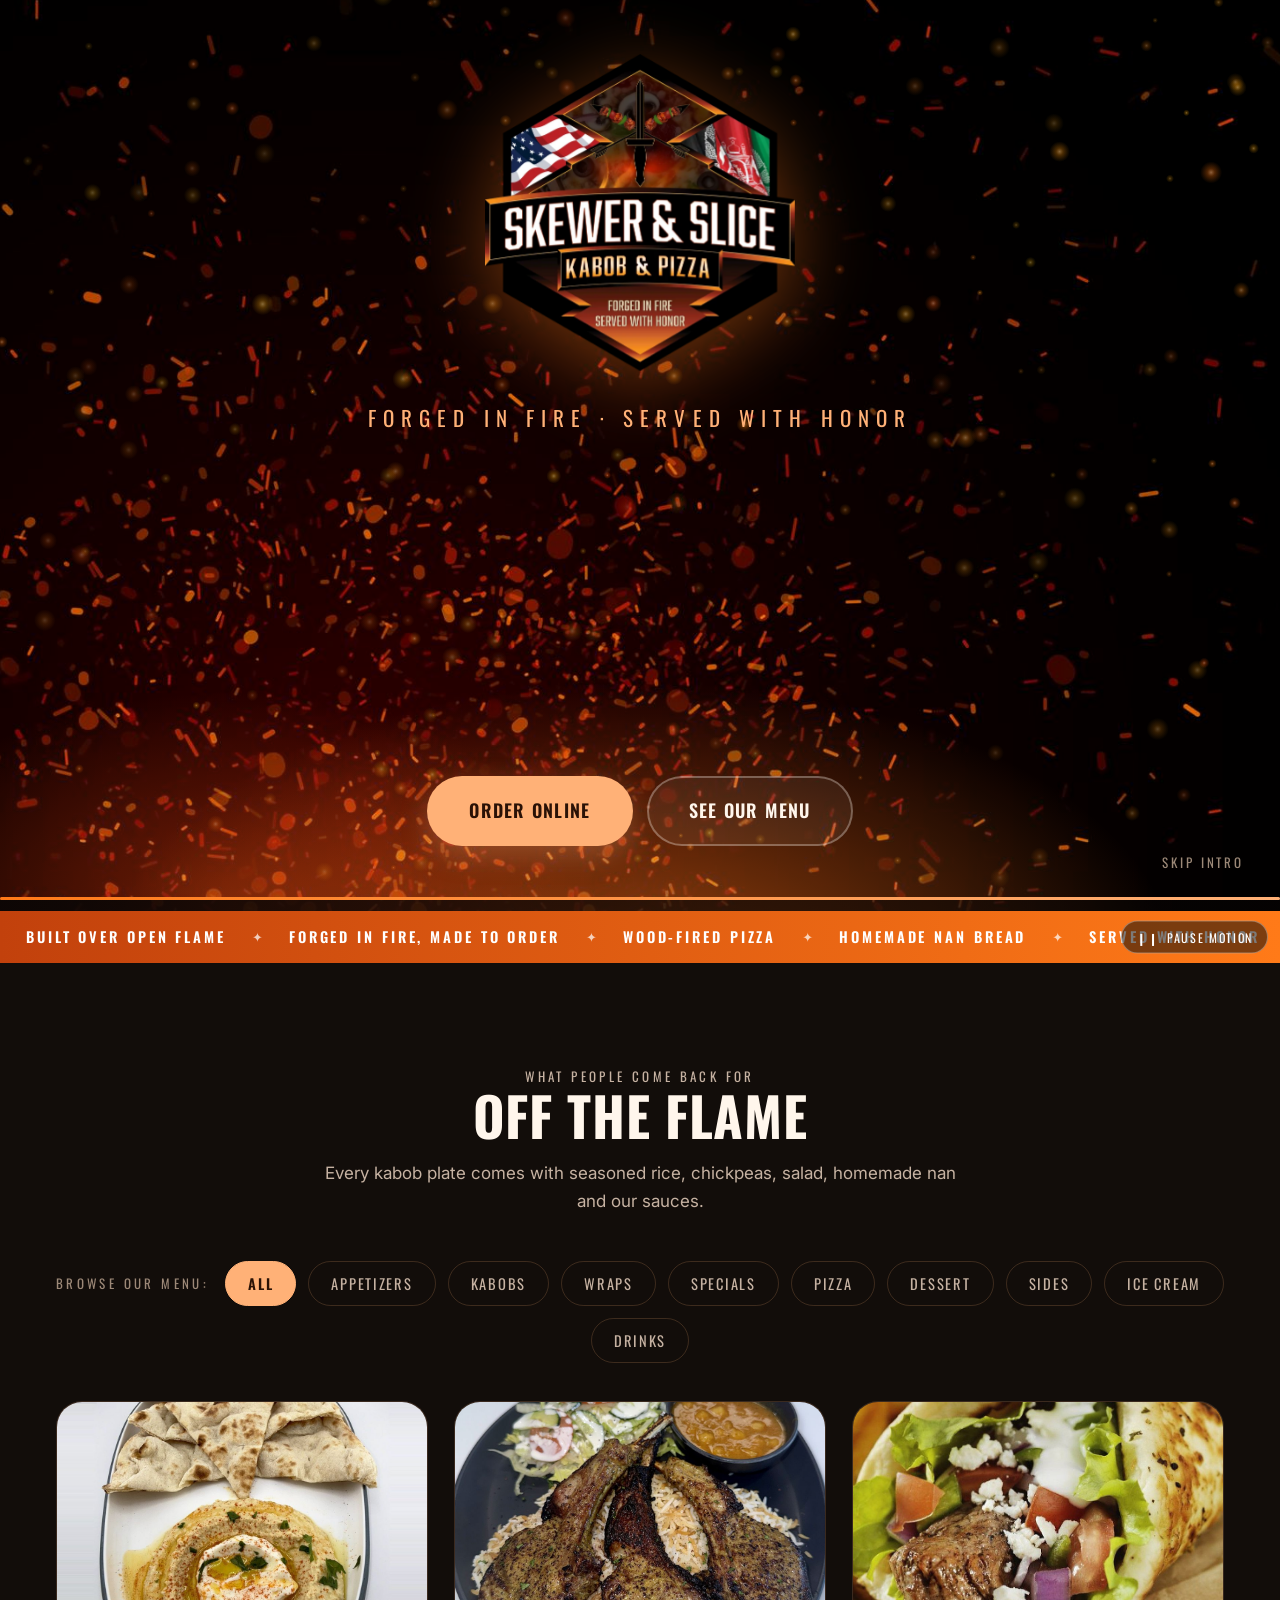
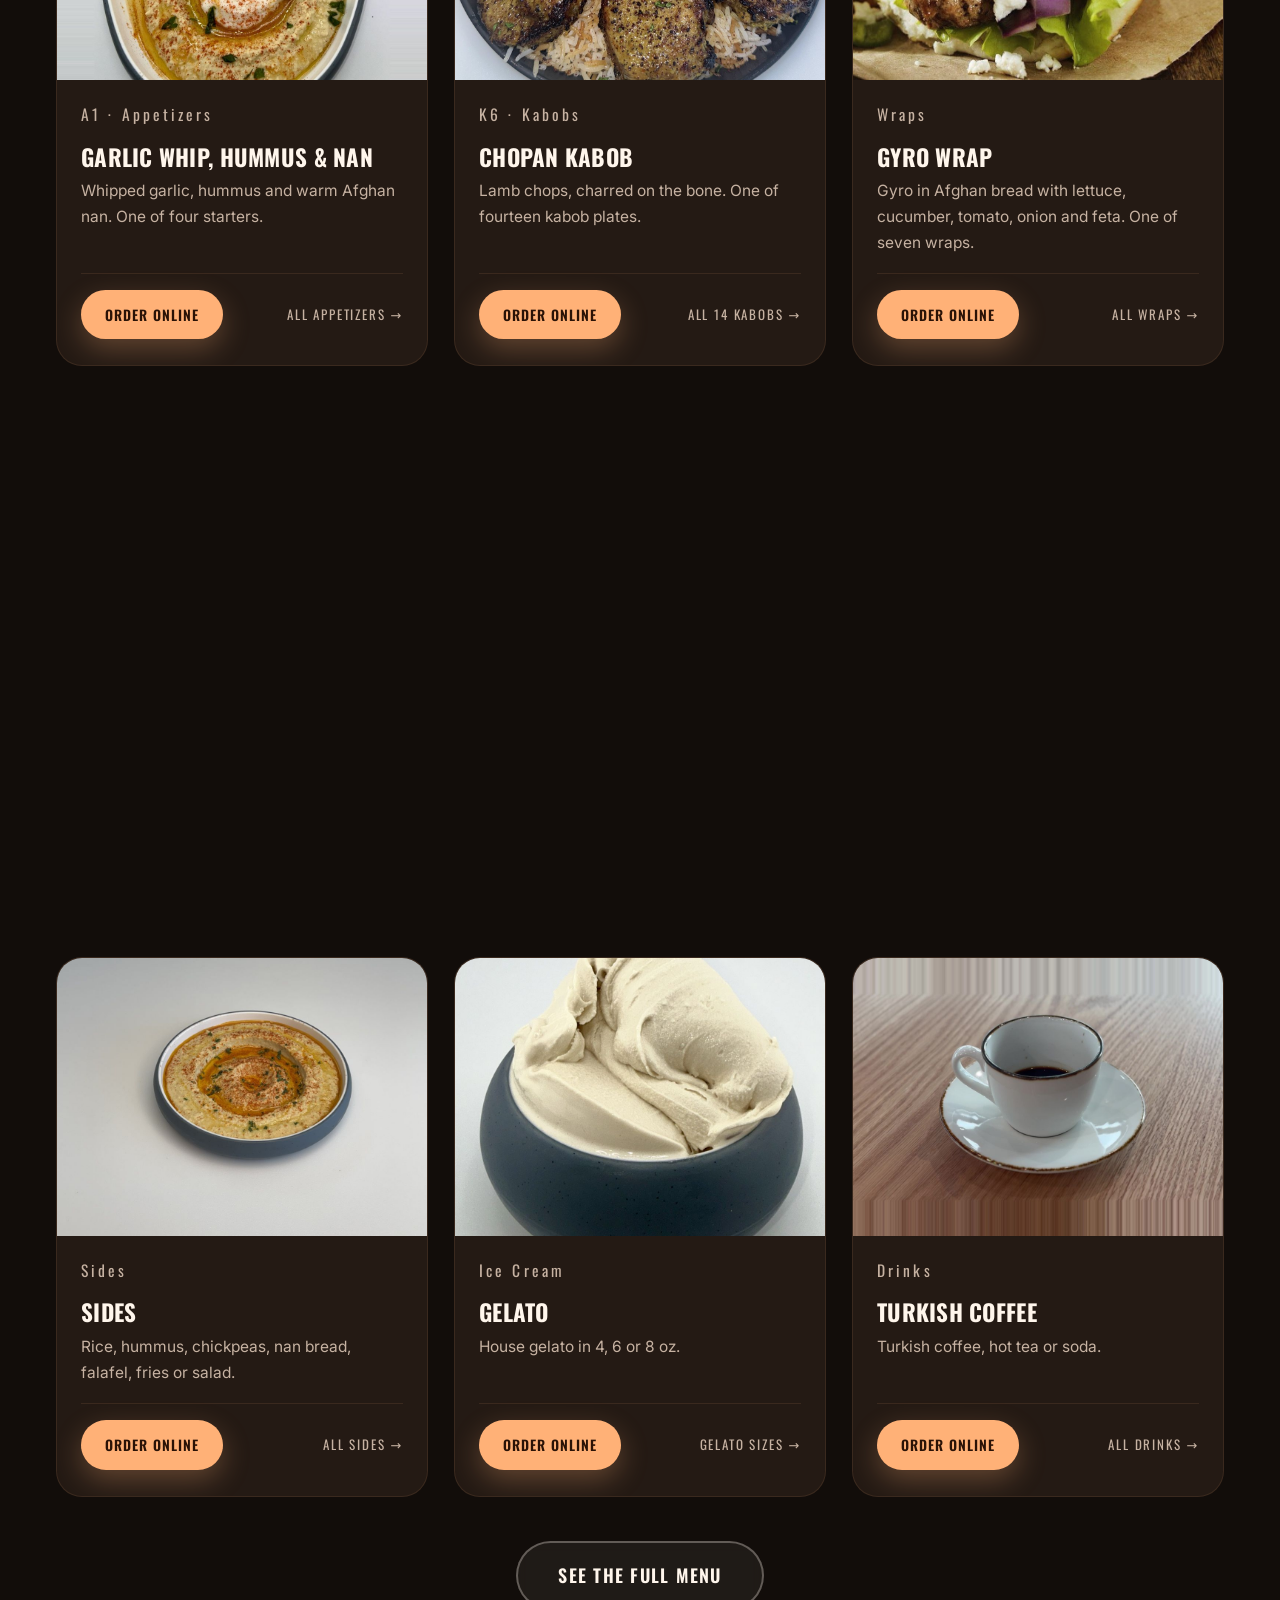
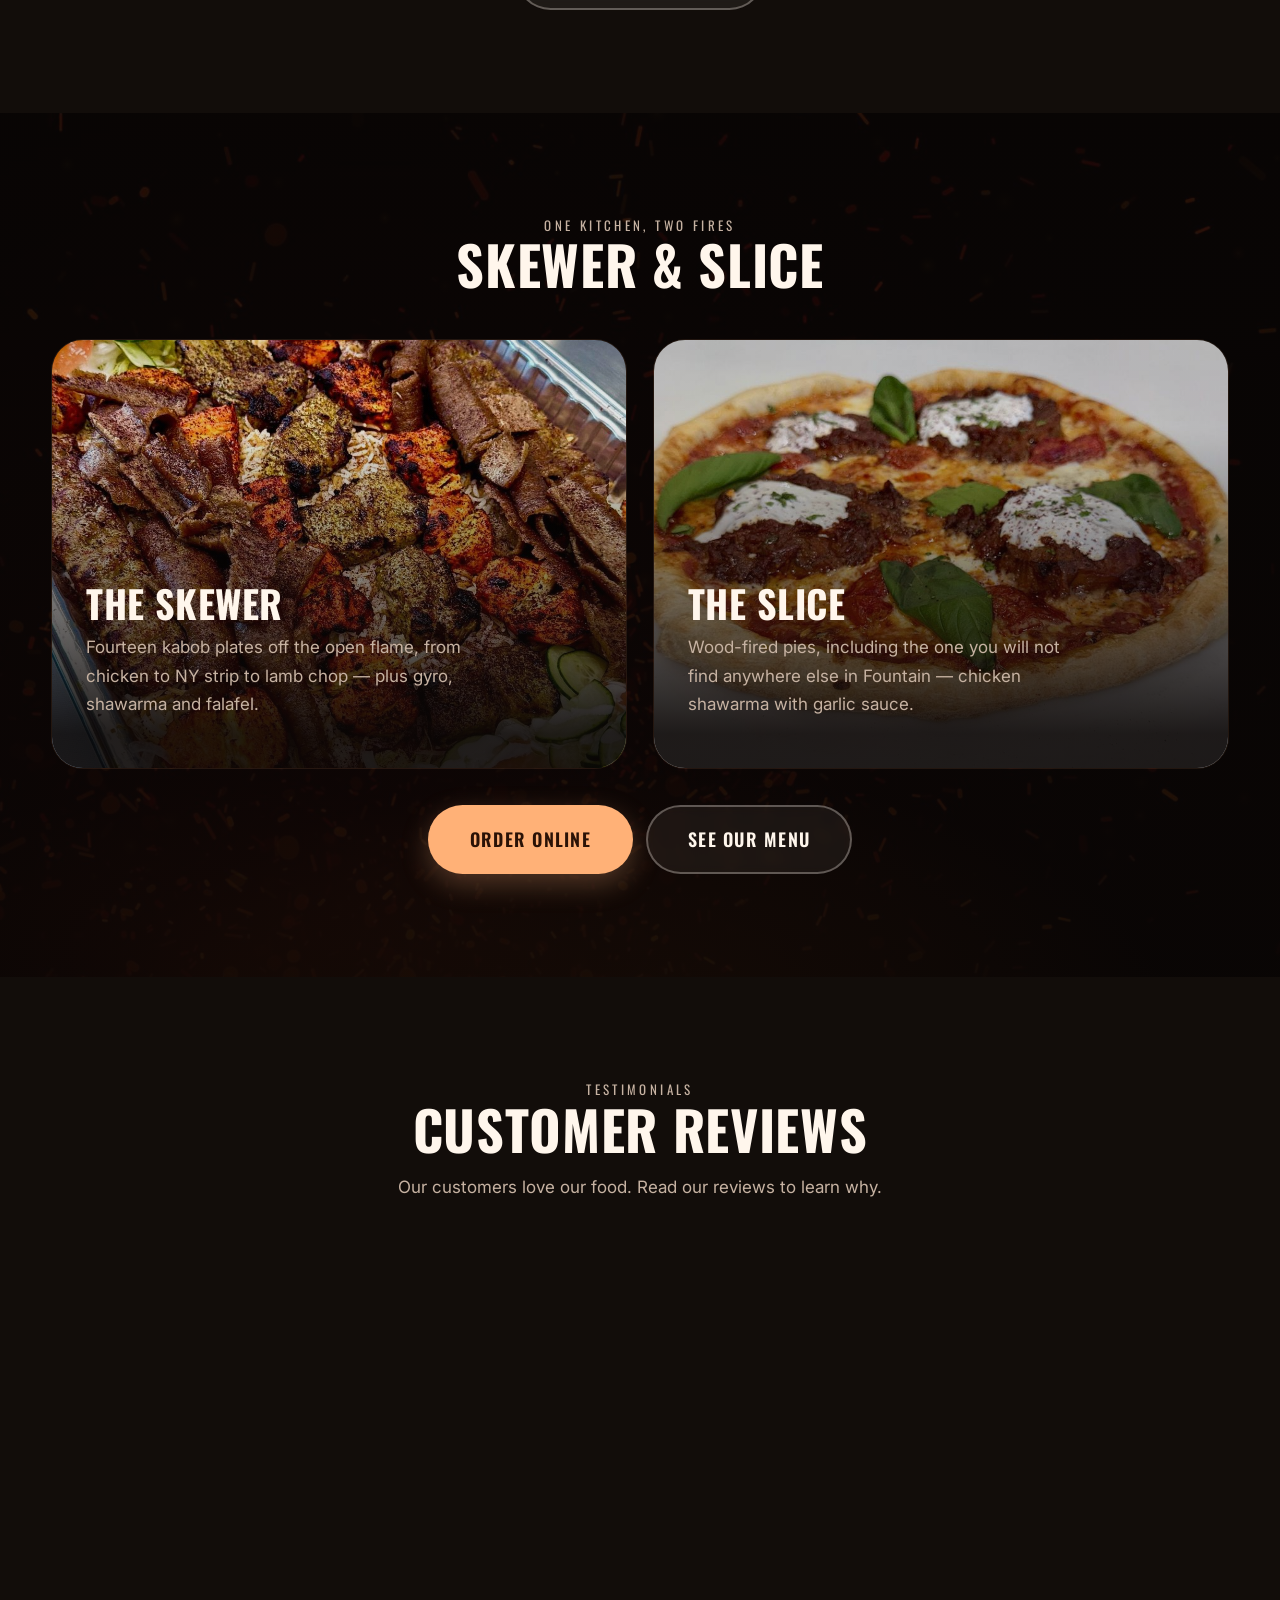
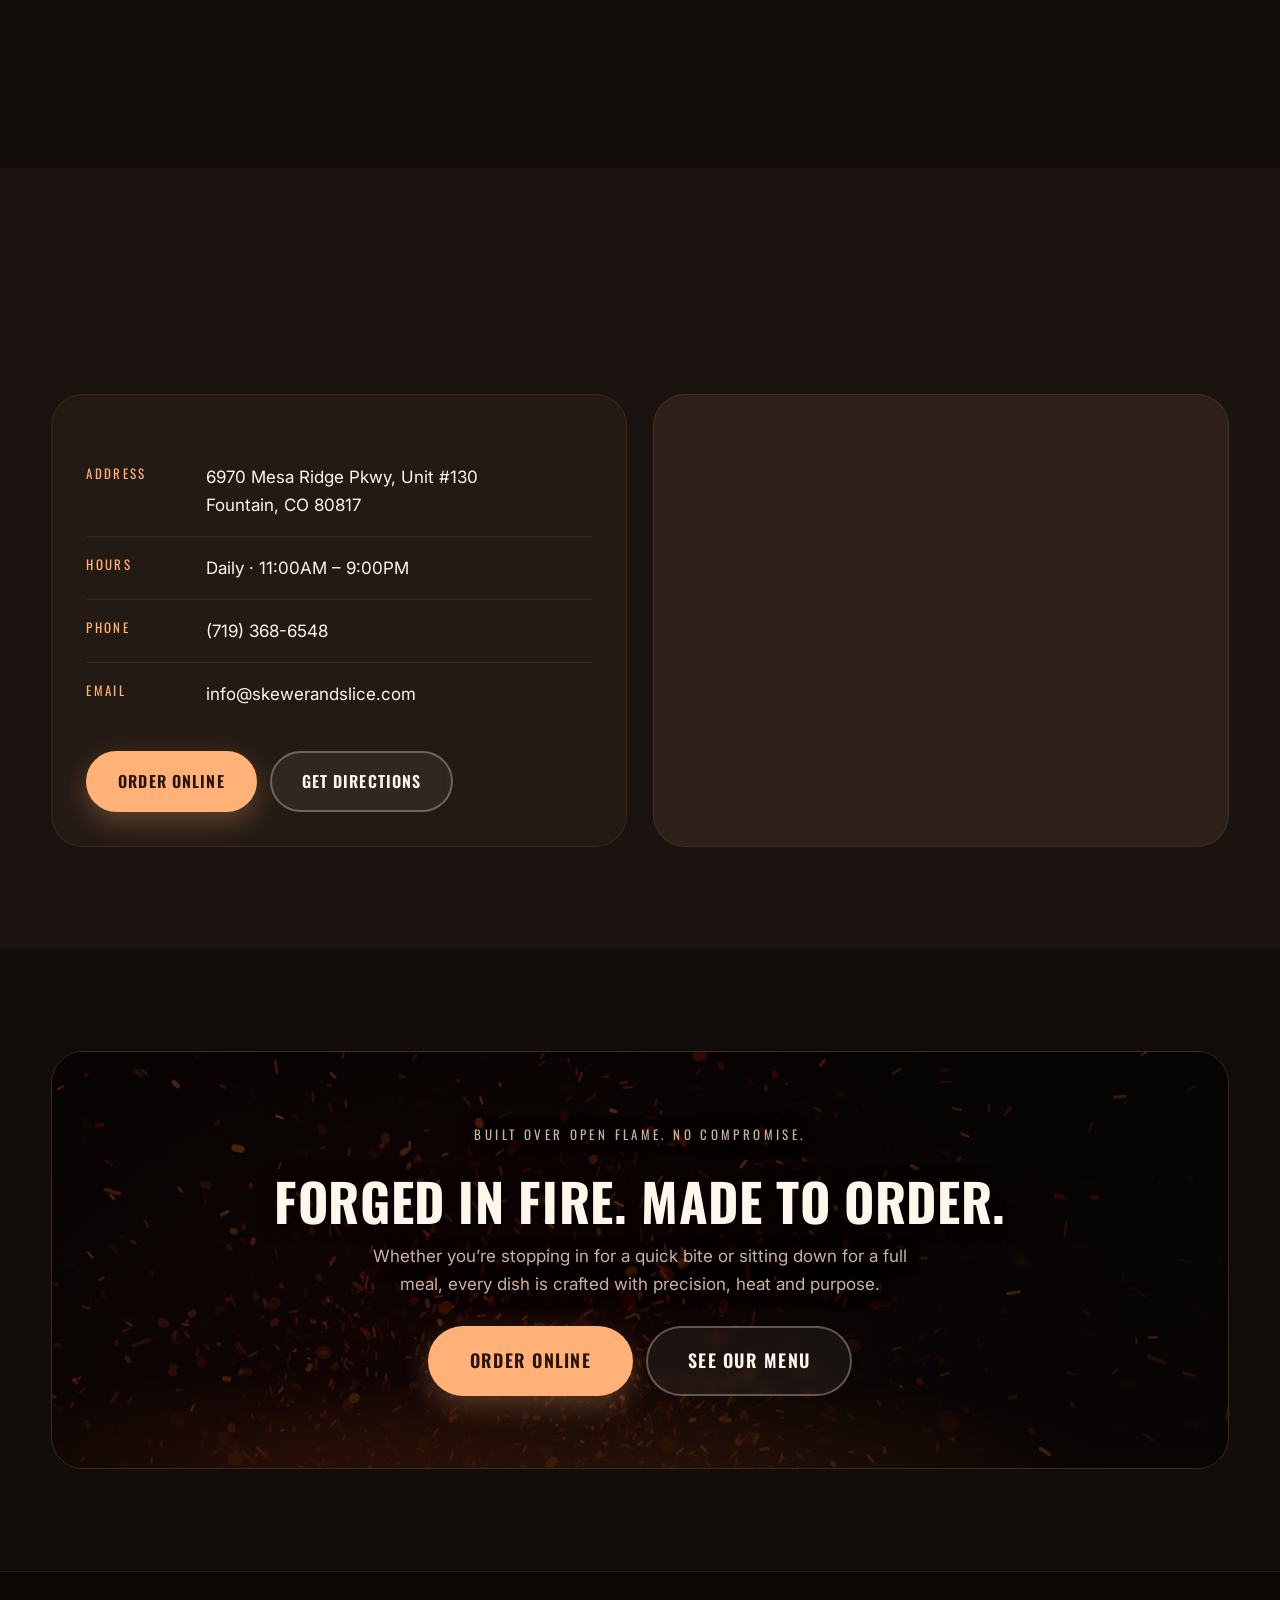
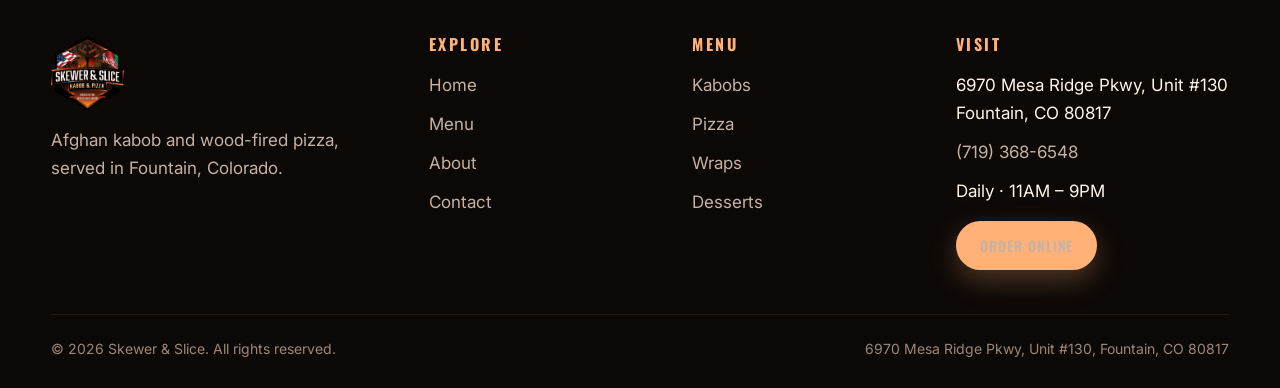
==== mockup/index.html @ 6fddb46d "Hero: small classic round stamps beneath each dish Two ~110px SVG stamps in one warm ink colour, mod" ====
<!DOCTYPE html>
<html lang="en">
<head>
<meta charset="utf-8">
<meta name="viewport" content="width=device-width, initial-scale=1">
<title>Skewer &amp; Slice | Afghan Kabob &amp; Wood-Fired Pizza in Fountain, CO</title>
<meta name="description" content="Open-flame Afghan kabobs and wood-fired pizza in Fountain, Colorado. Order online for pickup, or visit us daily 11AM–9PM on Mesa Ridge Parkway.">
<link rel="icon" href="assets/logo.webp" type="image/webp">
<link rel="preconnect" href="https://fonts.googleapis.com">
<link rel="preconnect" href="https://fonts.gstatic.com" crossorigin>
<link href="https://fonts.googleapis.com/css2?family=Oswald:wght@400;500;600;700&family=Inter:wght@400;500;600;700&display=swap" rel="stylesheet">
<link rel="stylesheet" href="assets/styles.css">
<noscript><style>.hero__food{opacity:1}.hero h1 em{color:var(--peach)}.hero h1 .u{text-decoration-color:var(--peach)}.stamp{opacity:1;transform:translateX(-50%) rotate(var(--tilt))}</style></noscript>
</head>
<body>

<a class="skip-link" href="#main">Skip to content</a>

<!-- ======================================================================
     INTRO — flame, logo at centre, Order Online + See Our Menu at the
     bottom. Runs ~5.5s, exits on its own, and shows once per session.
     ====================================================================== -->
<div class="intro" id="intro">
  <div class="embers">
    <div class="embers__still"></div>
    <canvas class="embers__canvas" data-density="high" aria-hidden="true"></canvas>
    <div class="embers__glow"></div>
  </div>

  <div class="intro__inner">
    <img class="intro__logo" src="assets/logo.webp" alt="Skewer &amp; Slice — Kabob &amp; Pizza">
    <p class="intro__tag">Forged in Fire · Served with Honor</p>
    <div class="intro__actions">
      <a class="btn btn-order btn-lg" href="order.html">Order Online</a>
      <a class="btn btn-ghost btn-lg" href="menu.html">See Our Menu</a>
    </div>
  </div>

  <button class="intro__skip" type="button">Skip intro</button>
  <div class="intro__bar" aria-hidden="true"><i></i></div>
</div>

<!-- ====================== HEADER ====================== -->
<header class="header">
  <div class="wrap header__bar">
    <a class="header__logo" href="index.html">
      <img src="assets/logo.webp" alt="Skewer &amp; Slice">
      <span>Skewer &amp; Slice<small>Kabob &amp; Pizza</small></span>
    </a>

    <nav class="nav" id="nav" aria-label="Main">
      <a href="index.html" aria-current="page">Home</a>
      <a href="menu.html">Menu</a>
      <a href="about.html">About</a>
      <a href="contact.html">Contact</a>
    </nav>

    <div class="header__actions">
      <a class="header__tel" href="tel:+17193686548">(719) 368-6548</a>
      <a class="btn btn-order btn-sm" href="order.html">Order Online</a>
    </div>

    <button class="burger" type="button" aria-label="Menu" aria-expanded="false" aria-controls="nav">
      <span></span><span></span><span></span>
    </button>
  </div>
</header>

<main id="main">

  <!-- ====================== HERO ======================
       Copy on the left, the two cutouts fly in on the right:
       the BBQ plate arrives first, the pizza follows.
       ================================================== -->
  <section class="hero">
    <div class="embers">
      <div class="embers__still"></div>
      <canvas class="embers__canvas" aria-hidden="true"></canvas>
      <div class="embers__glow"></div>
      <div class="embers__scrim"></div>
    </div>

    <div class="wrap hero__grid">
      <div class="hero__copy">
        <span class="hero__eyebrow">Fountain, Colorado</span>
        <h1><span class="u">Open-Flame Kabob</span><em>Wood-Fired Pizza</em></h1>
        <p class="hero__lede">
          Two fires, one kitchen. Afghan kabobs off the open flame, and pizza
          pulled straight from the wood oven. Built over open flame, no compromise.
        </p>
        <div class="hero__actions">
          <a class="btn btn-order btn-lg" href="order.html">Order Online</a>
          <a class="btn btn-ghost btn-lg" href="menu.html">See Our Menu</a>
        </div>
        <div class="hero__facts">
          <span><b>Open Daily</b> 11AM – 9PM</span>
          <span><b>Pickup</b> on Mesa Ridge Pkwy</span>
          <span><b>Call</b> (719) 368-6548</span>
        </div>
      </div>

      <div class="hero__right">
        <div class="hero__stage" aria-hidden="true">
          <img class="hero__food hero__food--bbq"   src="assets/bbq-cutout.webp"   alt="" width="820" height="804" fetchpriority="high">
          <img class="hero__food hero__food--pizza" src="assets/pizza-cutout.webp" alt="" width="940" height="525"  fetchpriority="high">
        </div>
        <div class="hero__stamps" aria-hidden="false">
          <div class="stamp stamp--1" role="img" aria-label="Built over open flame. No compromise.">
            <svg class="stamp__svg" viewBox="0 0 200 200" aria-hidden="true" focusable="false">
              <defs>
                <path id="st1-top" d="M 34,100 A 66,66 0 0 1 166,100"/>
                <path id="st1-bot" d="M 34,100 A 66,66 0 0 0 166,100"/>
                <filter id="stamp-grit" x="-4%" y="-4%" width="108%" height="108%">
                  <feTurbulence type="fractalNoise" baseFrequency="1.2" numOctaves="1" seed="4" result="n"/>
                  <feDisplacementMap in="SourceGraphic" in2="n" scale="1.6" xChannelSelector="R" yChannelSelector="G"/>
                </filter>
              </defs>
              <circle cx="100" cy="100" r="94" fill="none" stroke="currentColor" stroke-width="7"/>
              <circle cx="100" cy="100" r="80" fill="none" stroke="currentColor" stroke-width="2.5"/>
              <text font-size="15" letter-spacing="2"><textPath href="#st1-top" startOffset="50%" text-anchor="middle">- BUILT OVER -</textPath></text>
              <text font-size="15" letter-spacing="2"><textPath href="#st1-bot" startOffset="50%" text-anchor="middle">- NO COMPROMISE -</textPath></text>
              <text x="100" y="82" text-anchor="middle" font-size="11">&#9733; &#9733; &#9733;</text>
              <text x="100" y="112" text-anchor="middle" font-size="26" font-weight="700" letter-spacing="1">OPEN FLAME</text>
              <text x="100" y="134" text-anchor="middle" font-size="11">&#9733; &#9733; &#9733;</text>
            </svg>
          </div>
          <div class="stamp stamp--2" role="img" aria-label="Served with honor. Forged in fire.">
            <svg class="stamp__svg" viewBox="0 0 200 200" aria-hidden="true" focusable="false">
              <defs>
                <path id="st2-top" d="M 34,100 A 66,66 0 0 1 166,100"/>
                <path id="st2-bot" d="M 34,100 A 66,66 0 0 0 166,100"/>
              </defs>
              <circle cx="100" cy="100" r="94" fill="none" stroke="currentColor" stroke-width="7"/>
              <circle cx="100" cy="100" r="80" fill="none" stroke="currentColor" stroke-width="2.5"/>
              <text font-size="15" letter-spacing="2"><textPath href="#st2-top" startOffset="50%" text-anchor="middle">- SERVED WITH -</textPath></text>
              <text font-size="15" letter-spacing="2"><textPath href="#st2-bot" startOffset="50%" text-anchor="middle">- FORGED IN FIRE -</textPath></text>
              <text x="100" y="82" text-anchor="middle" font-size="11">&#9733; &#9733; &#9733;</text>
              <text x="100" y="112" text-anchor="middle" font-size="34" font-weight="700" letter-spacing="1">HONOR</text>
              <text x="100" y="134" text-anchor="middle" font-size="11">&#9733; &#9733; &#9733;</text>
            </svg>
          </div>
        </div>
      </div>
    </div>
  </section>

  <!-- ====================== RIBBON ======================
       Every line below is the restaurant's own wording, taken from
       skewerandslice.com — nothing here is invented.
       ==================================================== -->
  <div class="ribbon" id="ribbon">
    <div class="ribbon__viewport">
      <div class="ribbon__track">
        <span aria-hidden="true">
          <b>Built Over Open Flame</b><i>✦</i>
          <b>Forged In Fire, Made To Order</b><i>✦</i>
          <b>Wood-Fired Pizza</b><i>✦</i>
          <b>Homemade Nan Bread</b><i>✦</i>
          <b>Served With Honor</b><i>✦</i>
          <b>Lamb Shank — Sundays Only</b><i>✦</i>
          <b>Open Daily 11AM – 9PM</b><i>✦</i>
        </span>
        <span aria-hidden="true">
          <b>Built Over Open Flame</b><i>✦</i>
          <b>Forged In Fire, Made To Order</b><i>✦</i>
          <b>Wood-Fired Pizza</b><i>✦</i>
          <b>Homemade Nan Bread</b><i>✦</i>
          <b>Served With Honor</b><i>✦</i>
          <b>Lamb Shank — Sundays Only</b><i>✦</i>
          <b>Open Daily 11AM – 9PM</b><i>✦</i>
        </span>
      </div>
    </div>
    <button class="ribbon__pause" type="button" data-ribbon-toggle aria-pressed="false">
      <span aria-hidden="true">❙❙</span> <span data-ribbon-label>Pause motion</span>
    </button>
  </div>

  <!-- ====================== MENU BROWSER ======================
       The live site's "Browse our menu" bar, rebuilt: rounded chips
       instead of square boxes, and a working filter instead of anchors.
       Every card carries the same Order Online button.
       ========================================================== -->
  <section class="section" id="menu-browser">
    <div class="wrap">
      <div class="section__head center reveal">
        <p class="eyebrow">What People Come Back For</p>
        <h2>Off The Flame</h2>
        <p>Every kabob plate comes with seasoned rice, chickpeas, salad, homemade nan and our sauces.</p>
      </div>

      <div class="browse reveal" role="group" aria-label="Browse our menu">
        <span class="browse__label">Browse our menu:</span>
        <button class="chip" type="button" data-filter="All" aria-pressed="true">All</button>
          <button class="chip" type="button" data-filter="Appetizers" aria-pressed="false">APPETIZERS</button>
          <button class="chip" type="button" data-filter="Kabobs" aria-pressed="false">KABOBS</button>
          <button class="chip" type="button" data-filter="Wraps" aria-pressed="false">WRAPS</button>
          <button class="chip" type="button" data-filter="Specials" aria-pressed="false">SPECIALS</button>
          <button class="chip" type="button" data-filter="Pizza" aria-pressed="false">PIZZA</button>
          <button class="chip" type="button" data-filter="Dessert" aria-pressed="false">DESSERT</button>
          <button class="chip" type="button" data-filter="Sides" aria-pressed="false">SIDES</button>
          <button class="chip" type="button" data-filter="Ice Cream" aria-pressed="false">ICE CREAM</button>
          <button class="chip" type="button" data-filter="Drinks" aria-pressed="false">DRINKS</button>
      </div>

      <div class="dishes" id="dishGrid">
        <article class="card dish reveal" data-cat="Appetizers">
          <div class="card__media"><img src="assets/app-garlic-whip.jpg" alt="Garlic whip, hummus and Afghan nan" loading="lazy"></div>
          <div class="card__body">
            <p class="card__code">A1 &middot; Appetizers</p>
            <h3>Garlic Whip, Hummus &amp; Nan</h3>
            <p>Whipped garlic, hummus and warm Afghan nan. One of four starters.</p>
            <div class="card__foot">
              <a class="btn btn-order btn-sm" href="order.html">Order Online</a>
              <a class="card__more" href="menu.html#appetizers">All appetizers &rarr;</a>
            </div>
          </div>
        </article>
        <article class="card dish reveal" data-cat="Kabobs">
          <div class="card__media"><img src="assets/k6-chopan-kabob.jpg" alt="K6 chopan lamb chop kabob over seasoned rice" loading="lazy"></div>
          <div class="card__body">
            <p class="card__code">K6 &middot; Kabobs</p>
            <h3>Chopan Kabob</h3>
            <p>Lamb chops, charred on the bone. One of fourteen kabob plates.</p>
            <div class="card__foot">
              <a class="btn btn-order btn-sm" href="order.html">Order Online</a>
              <a class="card__more" href="menu.html#kabobs">All 14 kabobs &rarr;</a>
            </div>
          </div>
        </article>
        <article class="card dish reveal" data-cat="Wraps">
          <div class="card__media"><img src="assets/wrap-gyro.jpg" alt="Gyro wrap in Afghan bread" loading="lazy"></div>
          <div class="card__body">
            <p class="card__code">Wraps</p>
            <h3>Gyro Wrap</h3>
            <p>Gyro in Afghan bread with lettuce, cucumber, tomato, onion and feta. One of seven wraps.</p>
            <div class="card__foot">
              <a class="btn btn-order btn-sm" href="order.html">Order Online</a>
              <a class="card__more" href="menu.html#wraps">All wraps &rarr;</a>
            </div>
          </div>
        </article>
        <article class="card dish reveal" data-cat="Specials">
          <div class="card__media"><img src="assets/lamb-shank.jpg" alt="S1 lamb shank qabuli palou, Sunday only" loading="lazy"></div>
          <div class="card__body">
            <p class="card__code">S1 &middot; Specials</p>
            <h3>Lamb Shank Qabuli Palou</h3>
            <p>Slow-braised shank over qabuli palau. Sundays only.</p>
            <div class="card__foot">
              <a class="btn btn-order btn-sm" href="order.html">Order Online</a>
              <a class="card__more" href="menu.html#specials">All specials &rarr;</a>
            </div>
          </div>
        </article>
        <article class="card dish reveal" data-cat="Pizza">
          <div class="card__media"><img src="assets/pizza-pepperoni.jpg" alt="P2 wood fired beef pepperoni pizza" loading="lazy"></div>
          <div class="card__body">
            <p class="card__code">P2 &middot; Pizza</p>
            <h3>Beef Pepperoni Pizza</h3>
            <p>Wood-fired, blistered crust, edge to edge pepperoni. One of five pies.</p>
            <div class="card__foot">
              <a class="btn btn-order btn-sm" href="order.html">Order Online</a>
              <a class="card__more" href="menu.html#pizza">All pizzas &rarr;</a>
            </div>
          </div>
        </article>
        <article class="card dish reveal" data-cat="Dessert">
          <div class="card__media"><img src="assets/baklava.jpg" alt="Pistachio baklava" loading="lazy"></div>
          <div class="card__body">
            <p class="card__code">Dessert</p>
            <h3>Baklava</h3>
            <p>Pistachio baklava, layered and syrup-soaked. One of seven desserts.</p>
            <div class="card__foot">
              <a class="btn btn-order btn-sm" href="order.html">Order Online</a>
              <a class="card__more" href="menu.html#desserts">All desserts &rarr;</a>
            </div>
          </div>
        </article>
        <article class="card dish reveal" data-cat="Sides">
          <div class="card__media"><img src="assets/side-hummus.jpg" alt="Side of house hummus" loading="lazy"></div>
          <div class="card__body">
            <p class="card__code">Sides</p>
            <h3>Sides</h3>
            <p>Rice, hummus, chickpeas, nan bread, falafel, fries or salad.</p>
            <div class="card__foot">
              <a class="btn btn-order btn-sm" href="order.html">Order Online</a>
              <a class="card__more" href="menu.html#sides">All sides &rarr;</a>
            </div>
          </div>
        </article>
        <article class="card dish reveal" data-cat="Ice Cream">
          <div class="card__media"><img src="assets/icecream-bowl.jpg" alt="Bowl of house made gelato" loading="lazy"></div>
          <div class="card__body">
            <p class="card__code">Ice Cream</p>
            <h3>Gelato</h3>
            <p>House gelato in 4, 6 or 8 oz.</p>
            <div class="card__foot">
              <a class="btn btn-order btn-sm" href="order.html">Order Online</a>
              <a class="card__more" href="menu.html#sides">Gelato sizes &rarr;</a>
            </div>
          </div>
        </article>
        <article class="card dish reveal" data-cat="Drinks">
          <div class="card__media"><img src="assets/drink-turkish-coffee.jpg" alt="Turkish coffee" loading="lazy"></div>
          <div class="card__body">
            <p class="card__code">Drinks</p>
            <h3>Turkish Coffee</h3>
            <p>Turkish coffee, hot tea or soda.</p>
            <div class="card__foot">
              <a class="btn btn-order btn-sm" href="order.html">Order Online</a>
              <a class="card__more" href="menu.html#sides">All drinks &rarr;</a>
            </div>
          </div>
        </article>
      </div>

      <p class="browse__empty" id="dishEmpty" hidden>Nothing in that category yet.</p>

      <div style="text-align:center;margin-top:44px">
        <a class="btn btn-ghost btn-lg" href="menu.html">See The Full Menu</a>
      </div>
    </div>
  </section>

  <!-- ====================== TWO KITCHENS ====================== -->
  <section class="section section--flame">
    <div class="embers">
      <div class="embers__still"></div>
      <canvas class="embers__canvas" aria-hidden="true"></canvas>
      <div class="embers__glow"></div>
      <div class="embers__scrim embers__scrim--even"></div>
    </div>
    <div class="wrap">
      <div class="section__head center reveal">
        <p class="eyebrow">One Kitchen, Two Fires</p>
        <h2>Skewer &amp; Slice</h2>
      </div>

      <div class="split">
        <a class="split__panel reveal" href="menu.html#kabobs">
          <img src="assets/family-platter.jpg" alt="Family platter of mixed kabobs, gyro and rice" loading="lazy">
          <div class="split__copy">
            <h3>The Skewer</h3>
            <p>Fourteen kabob plates off the open flame, from chicken to NY strip to lamb chop — plus gyro, shawarma and falafel.</p>
          </div>
        </a>

        <a class="split__panel reveal" href="menu.html#pizza">
          <img src="assets/pizza-shawarma.jpg" alt="Chicken shawarma pizza with garlic sauce and basil" loading="lazy">
          <div class="split__copy">
            <h3>The Slice</h3>
            <p>Wood-fired pies, including the one you will not find anywhere else in Fountain — chicken shawarma with garlic sauce.</p>
          </div>
        </a>
      </div>

      <div class="split__actions reveal">
        <a class="btn btn-order btn-lg" href="order.html">Order Online</a>
        <a class="btn btn-ghost btn-lg" href="menu.html">See Our Menu</a>
      </div>
    </div>
  </section>

  <!-- ====================== REVIEWS (no cursive) ====================== -->
  <section class="section">
    <div class="wrap">
      <div class="section__head center reveal">
        <p class="eyebrow">Testimonials</p>
        <h2>Customer Reviews</h2>
        <p>Our customers love our food. Read our reviews to learn why.</p>
      </div>

      <div class="grid grid--3">
        <!-- Verbatim from the live site. Real, attributed. -->
        <blockquote class="review reveal">
          <div class="review__stars" aria-label="5 out of 5 stars">★★★★★</div>
          <p class="review__text">
            “Some of the best food I’ve had in a long time. The falafel is so crunchy and
            flavorful; everything was flavorful and delicious. I thought our meal was
            reasonably priced and it was a good portion of food for two people.
            Definitely coming back to this spot.”
          </p>
          <p class="review__who">Melanie V. · Google Local Guide</p>
        </blockquote>

        <!-- PLACEHOLDER — do not publish until replaced with a real Google review. -->
        <blockquote class="review reveal" data-placeholder="true">
          <div class="review__stars" aria-label="5 out of 5 stars">★★★★★</div>
          <p class="review__text">
            [PLACEHOLDER — paste a real Google review here before this page goes live.
            Nothing in this slot has been written for you, on purpose.]
          </p>
          <p class="review__who">Reviewer name · Google</p>
        </blockquote>

        <!-- PLACEHOLDER — do not publish until replaced with a real Google review. -->
        <blockquote class="review reveal" data-placeholder="true">
          <div class="review__stars" aria-label="5 out of 5 stars">★★★★★</div>
          <p class="review__text">
            [PLACEHOLDER — paste a real Google review here before this page goes live.
            Nothing in this slot has been written for you, on purpose.]
          </p>
          <p class="review__who">Reviewer name · Google</p>
        </blockquote>
      </div>
    </div>
  </section>

  <!-- ====================== VISIT ====================== -->
  <section class="section section--alt">
    <div class="wrap">
      <div class="section__head reveal">
        <p class="eyebrow">Find Us</p>
        <h2>Visit The Grill</h2>
      </div>

      <div class="visit">
        <div class="info-card reveal">
          <dl>
            <div class="info-row"><dt>Address</dt><dd>6970 Mesa Ridge Pkwy, Unit #130<br>Fountain, CO 80817</dd></div>
            <div class="info-row"><dt>Hours</dt><dd>Daily · 11:00AM – 9:00PM</dd></div>
            <div class="info-row"><dt>Phone</dt><dd><a href="tel:+17193686548">(719) 368-6548</a></dd></div>
            <div class="info-row"><dt>Email</dt><dd><a href="mailto:info@skewerandslice.com">info@skewerandslice.com</a></dd></div>
          </dl>
          <div class="hero__actions" style="margin-top:26px">
            <a class="btn btn-order" href="order.html">Order Online</a>
            <a class="btn btn-ghost" href="https://maps.google.com/?q=6970+Mesa+Ridge+Pkwy+Unit+130,+Fountain,+CO+80817" target="_blank" rel="noopener">Get Directions</a>
          </div>
        </div>

        <div class="map reveal">
          <iframe
            title="Map to Skewer &amp; Slice, 6970 Mesa Ridge Parkway, Fountain, Colorado"
            src="https://maps.google.com/maps?q=6970%20Mesa%20Ridge%20Pkwy%20Unit%20130%2C%20Fountain%2C%20CO%2080817&t=m&z=15&output=embed&iwloc=near"
            loading="lazy" referrerpolicy="no-referrer-when-downgrade"></iframe>
        </div>
      </div>
    </div>
  </section>

  <!-- ====================== ORDER BAND ====================== -->
  <section class="section">
    <div class="wrap">
      <div class="band reveal">
        <div class="embers">
          <div class="embers__still"></div>
          <canvas class="embers__canvas" aria-hidden="true"></canvas>
          <div class="embers__glow"></div>
          <div class="firevideo" data-yt="94UkyRfa4rs" aria-hidden="true"></div>
          <div class="embers__scrim embers__scrim--even"></div>
        </div>
        <div class="band__inner">
          <p class="eyebrow">Built Over Open Flame. No Compromise.</p>
          <h2>Forged In Fire. Made To Order.</h2>
          <p>
            Whether you’re stopping in for a quick bite or sitting down for a full meal,
            every dish is crafted with precision, heat and purpose.
          </p>
          <div class="band__actions">
            <a class="btn btn-order btn-lg" href="order.html">Order Online</a>
            <a class="btn btn-ghost btn-lg" href="menu.html">See Our Menu</a>
          </div>
        </div>
      </div>
    </div>
  </section>

</main>

<!-- ====================== FOOTER ====================== -->
<footer class="footer">
  <div class="wrap">
    <div class="footer__grid">
      <div>
        <div class="footer__logo"><img src="assets/logo.webp" alt="Skewer &amp; Slice"></div>
        <p style="color:var(--muted);max-width:290px">
          Afghan kabob and wood-fired pizza, served in Fountain, Colorado.
        </p>
      </div>

      <div>
        <h4>Explore</h4>
        <ul>
          <li><a href="index.html">Home</a></li>
          <li><a href="menu.html">Menu</a></li>
          <li><a href="about.html">About</a></li>
          <li><a href="contact.html">Contact</a></li>
        </ul>
      </div>

      <div>
        <h4>Menu</h4>
        <ul>
          <li><a href="menu.html#kabobs">Kabobs</a></li>
          <li><a href="menu.html#pizza">Pizza</a></li>
          <li><a href="menu.html#wraps">Wraps</a></li>
          <li><a href="menu.html#desserts">Desserts</a></li>
        </ul>
      </div>

      <div>
        <h4>Visit</h4>
        <ul>
          <li>6970 Mesa Ridge Pkwy, Unit #130<br>Fountain, CO 80817</li>
          <li><a href="tel:+17193686548">(719) 368-6548</a></li>
          <li>Daily · 11AM – 9PM</li>
        </ul>
        <a class="btn btn-order btn-sm" style="margin-top:16px" href="order.html">Order Online</a>
      </div>
    </div>

    <div class="footer__bottom">
      <span>© <span data-year>2026</span> Skewer &amp; Slice. All rights reserved.</span>
      <span>6970 Mesa Ridge Pkwy, Unit #130, Fountain, CO 80817</span>
    </div>
  </div>
</footer>

<!-- Sticky ordering — always reachable, never a popup -->
<div class="orderbar" id="orderbar">
  <div class="orderbar__txt"><b>Open Daily 11AM – 9PM</b>Pickup on Mesa Ridge Pkwy</div>
  <a class="btn btn-order btn-sm" href="order.html">Order Online</a>
  <a class="btn btn-ghost btn-sm" href="https://maps.google.com/?q=6970+Mesa+Ridge+Pkwy+Unit+130,+Fountain,+CO+80817" target="_blank" rel="noopener">Directions</a>
</div>

<script src="assets/app.js"></script>
</body>
</html>
---- mockup/assets/styles.css ----
/* ==========================================================================
   Skewer & Slice — redesign stylesheet
   Design rules honoured here:
   - No sharp edges: every box uses a generous radius (see --r-* tokens)
   - One CTA colour everywhere: --peach is used for Order Online ONLY
   - No cursive / script fonts anywhere, reviews included
   ========================================================================== */

:root{
  /* surfaces */
  --ink:      #120D0A;
  --ink-2:    #1B1310;
  --ink-3:    #241A14;
  --ink-4:    #2E211A;

  /* type */
  --cream:    #FFF6EC;
  --muted:    #C6B2A2;
  --muted-2:  #9C8877;

  /* the single call-to-action colour — pastel/light orange */
  --peach:    #FFB177;
  --peach-hi: #FFC79A;
  --peach-lo: #F0975A;
  --peach-ink:#2A1206;

  /* accents */
  --ember:    #FF7A18;
  --ember-dp: #C2410C;
  --line:     rgba(255,177,119,.18);
  --line-2:   rgba(255,177,119,.10);

  /* no sharp edges */
  --r-pill: 999px;
  --r-xl:   32px;
  --r-lg:   26px;
  --r-md:   20px;
  --r-sm:   14px;

  --shadow:    0 18px 50px rgba(0,0,0,.45);
  --shadow-sm: 0 8px 24px rgba(0,0,0,.30);

  --wrap: 1200px;
  --header-h: 88px;

  --font-display: "Oswald","Arial Narrow",Impact,system-ui,sans-serif;
  --font-body:    "Inter",system-ui,-apple-system,"Segoe UI",Roboto,Arial,sans-serif;
}

*,*::before,*::after{ box-sizing:border-box; }

html{ scroll-behavior:smooth; }

body{
  margin:0;
  background:var(--ink);
  color:var(--cream);
  font-family:var(--font-body);
  font-size:17px;
  line-height:1.65;
  -webkit-font-smoothing:antialiased;
  overflow-x:hidden;
}

img{ max-width:100%; display:block; }
a{ color:inherit; text-decoration:none; }

h1,h2,h3,h4,.display{
  font-family:var(--font-display);
  font-weight:700;
  letter-spacing:.012em;
  line-height:1.04;
  margin:0;
  text-transform:uppercase;
}

p{ margin:0 0 1rem; }
.wrap{ width:min(var(--wrap),92vw); margin-inline:auto; }

/* --------------------------------------------------------------------------
   Focus + accessibility
   -------------------------------------------------------------------------- */
:focus-visible{
  outline:3px solid var(--peach);
  outline-offset:3px;
  border-radius:var(--r-sm);
}
.skip-link{
  position:absolute; left:-9999px; top:0; z-index:200;
  background:var(--peach); color:var(--peach-ink);
  padding:14px 22px; border-radius:0 0 var(--r-md) 0; font-weight:700;
}
.skip-link:focus{ left:0; }
.sr-only{
  position:absolute; width:1px; height:1px; padding:0; margin:-1px;
  overflow:hidden; clip:rect(0 0 0 0); white-space:nowrap; border:0;
}

/* --------------------------------------------------------------------------
   Buttons — ONE colour for Order Online, everywhere on the site
   -------------------------------------------------------------------------- */
.btn{
  display:inline-flex; align-items:center; justify-content:center; gap:.6rem;
  padding:15px 30px;
  border-radius:var(--r-pill);          /* fully rounded — no sharp edges */
  font-family:var(--font-display);
  font-size:16px; font-weight:600; letter-spacing:.07em; text-transform:uppercase;
  border:2px solid transparent; cursor:pointer;
  transition:transform .22s ease, background-color .22s ease, box-shadow .22s ease, border-color .22s ease;
  white-space:nowrap;
}
.btn:hover{ transform:translateY(-2px); }
.btn:active{ transform:translateY(0); }

/* PRIMARY — Order Online. This colour is reserved for ordering only. */
.btn-order{
  background:var(--peach);
  color:var(--peach-ink);
  box-shadow:0 10px 28px rgba(255,177,119,.28);
}
.btn-order:hover{ background:var(--peach-hi); box-shadow:0 14px 34px rgba(255,177,119,.40); }

/* SECONDARY — menu, directions, everything else. Deliberately lower contrast
   so Order Online always wins the eye. */
.btn-ghost{
  background:rgba(255,246,236,.06);
  color:var(--cream);
  border-color:rgba(255,246,236,.30);
  backdrop-filter:blur(6px);
}
.btn-ghost:hover{ background:rgba(255,246,236,.13); border-color:rgba(255,246,236,.55); }

.btn-sm{ padding:11px 22px; font-size:14px; }
.btn-lg{ padding:18px 40px; font-size:18px; }
.btn-block{ width:100%; }

/* --------------------------------------------------------------------------
   Ember field — the living "flame" background.
   Layer 1: the client's own licensed ember still, slowly drifting
   Layer 2: <canvas> ember particles (app.js)
   Layer 3: flickering warm glow
   -------------------------------------------------------------------------- */
.embers{ position:absolute; inset:0; overflow:hidden; z-index:0; background:#0A0605; }
.embers__still{
  position:absolute; inset:-6%;
  background:url("embers.jpg") center/cover no-repeat;
  animation:ember-drift 28s ease-in-out infinite alternate;
  opacity:.95;
}
.embers__canvas{ position:absolute; inset:0; width:100%; height:100%; }
.embers__glow{
  position:absolute; inset:0;
  background:
    radial-gradient(60% 46% at 50% 108%, rgba(255,122,24,.55), transparent 70%),
    radial-gradient(40% 32% at 18% 100%, rgba(194,65,12,.45), transparent 72%);
  animation:ember-flicker 3.4s ease-in-out infinite;
  mix-blend-mode:screen;
}
.embers__scrim{
  position:absolute; inset:0;
  background:linear-gradient(90deg, rgba(10,6,5,.92) 0%, rgba(10,6,5,.74) 42%, rgba(10,6,5,.42) 100%);
}
.embers__scrim--even{ background:linear-gradient(180deg, rgba(10,6,5,.80), rgba(10,6,5,.92)); }

/* Real fire footage behind the order band — the restaurant's own clip.
   Sits between the ember layers and the scrim, fades in once playing. */
.firevideo{
  position:absolute; inset:0; overflow:hidden; pointer-events:none;
  opacity:0; transition:opacity 1.4s ease;
}
.firevideo.is-live{ opacity:1; }
.firevideo iframe{
  position:absolute; top:50%; left:50%; transform:translate(-50%,-50%);
  border:0; display:block;
}
/* lighter scrim on the band so the flames read through, text stays legible */
.band .embers__scrim{ background:linear-gradient(180deg, rgba(10,6,5,.56), rgba(10,6,5,.76)); }
.band h2, .band p, .band .eyebrow{ text-shadow:0 2px 18px rgba(0,0,0,.55); }

@keyframes ember-drift{
  from{ transform:scale(1.06) translate3d(-1.2%,.8%,0); }
  to  { transform:scale(1.14) translate3d(1.2%,-1.2%,0); }
}
@keyframes ember-flicker{
  0%,100%{ opacity:.78; } 28%{ opacity:1; } 52%{ opacity:.66; } 74%{ opacity:.93; }
}

/* --------------------------------------------------------------------------
   INTRO — flame, logo centre, two buttons at the bottom (~5.5s)
   -------------------------------------------------------------------------- */
.intro{
  position:fixed; inset:0; z-index:120;
  display:grid; place-items:center;
  background:#0A0605;
  transition:opacity .7s ease, visibility .7s ease;
}
.intro[hidden]{ display:none; }
.intro.is-out{ opacity:0; visibility:hidden; pointer-events:none; }

.intro__inner{
  position:relative; z-index:2;
  display:flex; flex-direction:column; align-items:center; justify-content:center;
  gap:clamp(20px,3.4vh,34px);
  text-align:center; padding:6vh 22px;
  height:100%; width:min(760px,92vw);
}
.intro__logo{
  width:clamp(190px,26vw,310px);
  filter:drop-shadow(0 16px 40px rgba(255,122,24,.42));
  opacity:0; transform:scale(.82);
  animation:intro-logo 1.5s cubic-bezier(.16,.84,.32,1) .25s forwards;
}
.intro__tag{
  font-family:var(--font-display);
  font-size:clamp(15px,2.3vw,21px); letter-spacing:.34em; text-transform:uppercase;
  color:var(--peach); margin:0;
  opacity:0; animation:intro-rise .9s ease .95s forwards;
}
.intro__actions{
  display:flex; gap:14px; flex-wrap:wrap; justify-content:center;
  margin-top:auto;
  opacity:0; animation:intro-rise .9s ease 1.5s forwards;
}
.intro__skip{
  position:absolute; bottom:18px; right:20px; z-index:3;
  background:none; border:0; cursor:pointer;
  color:var(--muted-2); font-family:var(--font-display);
  font-size:13px; letter-spacing:.22em; text-transform:uppercase;
  padding:10px 16px; border-radius:var(--r-pill);
  opacity:0; animation:intro-rise .6s ease 2.1s forwards;
}
.intro__skip:hover{ color:var(--cream); background:rgba(255,246,236,.08); }

/* thin progress line showing the intro will end on its own */
.intro__bar{
  position:absolute; left:0; bottom:0; height:3px; width:100%;
  background:rgba(255,177,119,.16); z-index:3; border-radius:var(--r-pill);
}
.intro__bar i{
  display:block; height:100%; width:0; border-radius:var(--r-pill);
  background:linear-gradient(90deg,var(--ember),var(--peach));
  animation:intro-bar 5.5s linear .2s forwards;
}

@keyframes intro-logo{
  0%{ opacity:0; transform:scale(.82) translateY(14px); filter:drop-shadow(0 0 0 rgba(255,122,24,0)); }
  60%{ opacity:1; }
  100%{ opacity:1; transform:scale(1) translateY(0); }
}
@keyframes intro-rise{ from{ opacity:0; transform:translateY(16px);} to{ opacity:1; transform:none; } }
@keyframes intro-bar{ to{ width:100%; } }

body.intro-lock{ overflow:hidden; }

/* --------------------------------------------------------------------------
   Header — Order Online always reachable
   -------------------------------------------------------------------------- */
.header{
  position:sticky; top:0; z-index:90;
  background:rgba(18,13,10,.86);
  backdrop-filter:blur(14px);
  border-bottom:1px solid var(--line-2);
}
.header__bar{
  display:flex; align-items:center; gap:22px;
  height:var(--header-h);
}
.header__logo{ display:flex; align-items:center; gap:12px; flex:0 0 auto; }
.header__logo img{ height:66px; width:auto; }
.header__logo span{
  font-family:var(--font-display); font-size:23px; letter-spacing:.06em;
  text-transform:uppercase; line-height:1.05;
}
.header__logo small{ display:block; font-size:12.5px; letter-spacing:.24em; color:var(--peach); }

.nav{ display:flex; gap:6px; margin-left:auto; }
.nav a{
  padding:10px 16px; border-radius:var(--r-pill);
  font-family:var(--font-display); font-size:15px; letter-spacing:.11em; text-transform:uppercase;
  color:var(--muted); transition:color .2s, background-color .2s;
}
.nav a:hover{ color:var(--cream); background:rgba(255,246,236,.07); }
.nav a[aria-current="page"]{ color:var(--peach); background:rgba(255,177,119,.12); }

.header__actions{ display:flex; align-items:center; gap:10px; flex:0 0 auto; }
.header__tel{
  font-family:var(--font-display); font-size:15px; letter-spacing:.06em;
  color:var(--cream); padding:10px 14px; border-radius:var(--r-pill);
}
.header__tel:hover{ background:rgba(255,246,236,.07); }

.burger{
  display:none; background:none; border:0; cursor:pointer; padding:10px;
  border-radius:var(--r-sm); color:var(--cream);
}
.burger span{ display:block; width:24px; height:2px; background:currentColor; border-radius:var(--r-pill); }
.burger span+span{ margin-top:6px; }

/* --------------------------------------------------------------------------
   HERO — copy left, animated cutouts right
   -------------------------------------------------------------------------- */
.hero{ position:relative; overflow:hidden; isolation:isolate; }
.hero__grid{
  position:relative; z-index:2;
  display:grid; grid-template-columns:1fr 1.08fr; align-items:center; gap:30px;
  min-height:min(82vh,700px); padding:52px 0;
}
.hero__eyebrow{
  display:inline-flex; align-items:center; gap:10px;
  padding:9px 18px; border-radius:var(--r-pill);
  background:rgba(255,177,119,.13); border:1px solid var(--line);
  font-family:var(--font-display); font-size:13px; letter-spacing:.2em; text-transform:uppercase;
  color:var(--peach); margin-bottom:22px;
}
.hero h1{
  font-size:clamp(46px,6.4vw,92px);
  margin:0 0 20px;
  text-shadow:0 6px 34px rgba(0,0,0,.6);
}
/* "Wood-Fired Pizza" starts white and warms to orange; "Open-Flame Kabob"
   gets an orange underline that fades in. Both switch on with .is-on, which
   app.js adds when the dishes start flying (i.e. after the intro leaves). */
.hero h1 em{ font-style:normal; display:block; color:var(--cream); }
.hero h1 .u{
  text-decoration:underline;
  text-decoration-thickness:.07em;
  text-underline-offset:.13em;
  text-decoration-skip-ink:none;
  text-decoration-color:transparent;
}
.hero.is-on h1 .u{ animation:underline-in .8s ease .7s forwards; }
.hero.is-on h1 em{ animation:warm-up 1.3s ease 1.2s forwards; }
@keyframes underline-in{ to{ text-decoration-color:var(--peach); } }
@keyframes warm-up{ from{ color:var(--cream); } to{ color:var(--peach); } }
.hero__lede{
  max-width:492px; color:var(--muted); font-size:clamp(16px,1.6vw,19px); margin-bottom:30px;
}
.hero__actions{ display:flex; gap:13px; flex-wrap:wrap; }
.hero__facts{
  display:flex; gap:26px; flex-wrap:wrap; margin-top:30px;
  font-family:var(--font-display); font-size:13.5px; letter-spacing:.14em; text-transform:uppercase;
  color:var(--muted-2);
}
.hero__facts b{ color:var(--peach); font-weight:600; }

/* the stage the two cutouts fly into */
.hero__stage{
  position:relative; min-height:clamp(320px,40vw,580px);
  display:grid; place-items:center;
}
.hero__food{
  position:absolute;
  height:auto;                 /* keep the cutout's true aspect ratio */
  filter:drop-shadow(0 26px 50px rgba(0,0,0,.62));
  will-change:transform,opacity;
  opacity:0;
}
/* Right column: the stage, then a slim strip holding two small stamps,
   one beneath each dish. Classic round stamp: thick outer ring, thin inner
   ring, curved text top and bottom, bold word with stars in the middle. */
.hero__right{ display:flex; flex-direction:column; }
.hero__stamps{ position:relative; height:clamp(92px,9vw,124px); }
.stamp{
  position:absolute; top:6px;
  width:clamp(82px,7.6vw,112px); aspect-ratio:1;
  color:#EA8A3F;                                  /* one warm ink colour */
  opacity:0;                                      /* stamped in by app.js when its dish lands */
  transform:translateX(-50%) scale(1.9) rotate(-18deg);
  filter:drop-shadow(0 6px 14px rgba(0,0,0,.45));
  --tilt:-7deg;
}
.stamp--1{ left:29%; }                             /* under the BBQ plate */
.stamp--2{ left:70%; --tilt:5deg; }                /* under the pizza */
.stamp.is-stamped{ animation:stamp-in .42s cubic-bezier(.2,.9,.25,1.1) forwards; }
.stamp__svg{ width:100%; height:100%; display:block; filter:url(#stamp-grit); opacity:.94; }
.stamp__svg text{ font-family:var(--font-display); font-weight:600; fill:currentColor; }
/* the slam: big and faint, down hard, a small rebound, then still */
@keyframes stamp-in{
  0%  { opacity:0; transform:translateX(-50%) scale(1.9) rotate(calc(var(--tilt) - 12deg)); }
  35% { opacity:0; }
  48% { opacity:1; transform:translateX(-50%) scale(.94) rotate(var(--tilt)); }
  70% { transform:translateX(-50%) scale(1.04) rotate(var(--tilt)); }
  100%{ opacity:1; transform:translateX(-50%) scale(1)   rotate(var(--tilt)); }
}

/* Resting spots only. The fly-in itself lives in app.js (section 3), because
   "stop at the centre of the screen" has to be measured at runtime — it is a
   different distance on every screen size. Order: BBQ plate first, then pizza. */
.hero__food--bbq{
  width:clamp(200px,28vw,430px);
  left:-5%; top:0;
  z-index:2;
}
.hero__food--pizza{
  width:clamp(230px,32vw,480px);
  right:-7%; bottom:3%;
  z-index:3;
}
/* once a dish has landed on the right it drifts gently */
.hero__food.is-settled{ animation:food-float 7s ease-in-out infinite; }
.hero__food--pizza.is-settled{ animation-duration:8.4s; animation-delay:.6s; }

@keyframes food-float{
  0%,100%{ transform:translateY(0) rotate(0deg); }
  50%    { transform:translateY(-15px) rotate(2.5deg); }
}

/* --------------------------------------------------------------------------
   Ribbon
   -------------------------------------------------------------------------- */
.ribbon{
  position:relative;
  background:linear-gradient(90deg,var(--ember-dp),var(--ember));
  color:#fff; overflow:hidden;
}
.ribbon__viewport{ overflow:hidden; padding:14px 0; }
.ribbon__track{
  display:flex; width:max-content;
  animation:ribbon 34s linear infinite;
}
.ribbon__track span{ display:flex; align-items:center; }
.ribbon__track b{
  font-family:var(--font-display); font-weight:600;
  font-size:14.5px; letter-spacing:.2em; text-transform:uppercase;
  padding:0 26px; white-space:nowrap;
}
.ribbon__track i{ font-style:normal; opacity:.72; font-size:13px; }
@keyframes ribbon{ to{ transform:translateX(-50%); } }

/* Pause motion — same control the client asked for, keeps the strip accessible */
.ribbon__pause{
  position:absolute; right:12px; top:50%; transform:translateY(-50%);
  z-index:3; cursor:pointer;
  display:inline-flex; align-items:center; gap:7px;
  padding:7px 14px; border-radius:var(--r-pill);
  background:rgba(18,13,10,.55); color:#fff;
  border:1px solid rgba(255,255,255,.34);
  font-family:var(--font-display); font-size:12px; letter-spacing:.14em; text-transform:uppercase;
}
.ribbon__pause:hover{ background:rgba(18,13,10,.78); }
.ribbon.is-paused .ribbon__track{ animation-play-state:paused; }
@media (max-width:640px){ .ribbon__pause{ display:none; } }

/* --------------------------------------------------------------------------
   Sections + cards
   -------------------------------------------------------------------------- */
.section{ padding:clamp(60px,8vw,104px) 0; position:relative; }
.section--alt{ background:var(--ink-2); }
.section__head{ max-width:660px; margin-bottom:46px; }
.section__head.center{ margin-inline:auto; text-align:center; }
.eyebrow{
  font-family:var(--font-display); font-size:13px; letter-spacing:.26em; text-transform:uppercase;
  color:var(--peach); margin-bottom:14px;
}
.section h2{ font-size:clamp(32px,4.4vw,54px); margin-bottom:16px; }
.section__head p{ color:var(--muted); margin:0; }

.grid{ display:grid; gap:26px; }
.grid--3{ grid-template-columns:repeat(3,1fr); }
.grid--4{ grid-template-columns:repeat(4,1fr); }
.grid--2{ grid-template-columns:repeat(2,1fr); }

.card{
  background:var(--ink-3);
  border:1px solid var(--line-2);
  border-radius:var(--r-lg);           /* no sharp edges */
  overflow:hidden;
  transition:transform .3s ease, border-color .3s ease, box-shadow .3s ease;
  display:flex; flex-direction:column;
}
.card:hover{ transform:translateY(-6px); border-color:var(--line); box-shadow:var(--shadow); }
.card__media{ aspect-ratio:4/3; overflow:hidden; background:var(--ink-4); }
.card__media img{ width:100%; height:100%; object-fit:cover; transition:transform .55s ease; }
.card:hover .card__media img{ transform:scale(1.06); }
.card__body{ padding:22px 24px 26px; display:flex; flex-direction:column; flex:1; }
.card__code{
  font-family:var(--font-display); font-size:12px; letter-spacing:.2em;
  color:var(--peach); margin-bottom:8px;
}
.card h3{ font-size:23px; margin-bottom:9px; }
.card p{ color:var(--muted); font-size:15.5px; margin:0 0 18px; }
.card__foot{
  margin-top:auto; padding-top:16px; border-top:1px solid var(--line-2);
  display:flex; align-items:center; justify-content:space-between; gap:12px;
}
.price{ font-family:var(--font-display); font-size:21px; color:var(--cream); }

/* --------------------------------------------------------------------------
   Menu browser — the live site's "Browse our menu" bar, rebuilt.
   Square outlined boxes become rounded pills, and the links become a
   working filter instead of jump anchors.
   -------------------------------------------------------------------------- */
.browse{
  display:flex; align-items:center; gap:12px; flex-wrap:wrap;
  justify-content:center; margin-bottom:38px;
}
.browse__label{
  font-family:var(--font-display); font-size:13px; letter-spacing:.26em;
  text-transform:uppercase; color:var(--muted-2); margin-right:4px;
}
.chip{
  appearance:none; cursor:pointer;
  padding:11px 22px;
  border-radius:var(--r-pill);              /* was a sharp box on the live site */
  background:transparent;
  border:1px solid var(--line);
  color:var(--muted);
  font-family:var(--font-display); font-size:14.5px; letter-spacing:.12em;
  text-transform:uppercase; white-space:nowrap;
  transition:background-color .2s, color .2s, border-color .2s, transform .2s;
}
.chip:hover{ color:var(--cream); border-color:var(--peach); transform:translateY(-2px); }
.chip[aria-pressed="true"]{
  background:var(--peach); color:var(--peach-ink);
  border-color:var(--peach); font-weight:600;
}
/* one card per category: three across when "All" is chosen, and a single
   card stays centred (never stretched) when one category is chosen */
.dishes{
  display:grid; gap:26px; justify-content:center;
  grid-template-columns:repeat(auto-fit, minmax(290px, 372px));
}
.dish{ display:flex; }
.dish[hidden]{ display:none; }
.card__more{
  font-family:var(--font-display); font-size:13px; letter-spacing:.14em;
  text-transform:uppercase; color:var(--muted); white-space:nowrap;
}
.card__more:hover{ color:var(--peach); }
.browse__empty{ text-align:center; color:var(--muted); padding:40px 0; }

@media (max-width:640px){
  .browse{ justify-content:flex-start; gap:9px; }
  .browse__label{ width:100%; margin-bottom:4px; text-align:center; }
  .chip{ padding:10px 17px; font-size:13.5px; }
}

/* a section that sits on the ember field (same layers as the hero) */
.section--flame{ overflow:hidden; isolation:isolate; }
.section--flame > .wrap{ position:relative; z-index:2; }

/* split feature */
.split{ display:grid; grid-template-columns:repeat(2,1fr); gap:26px; }
.split__actions{
  display:flex; gap:13px; justify-content:center; flex-wrap:wrap; margin-top:36px;
}
.split__panel{
  position:relative; border-radius:var(--r-xl); overflow:hidden;
  min-height:430px; display:flex; align-items:flex-end;
  border:1px solid var(--line-2);
}
.split__panel img{ position:absolute; inset:0; width:100%; height:100%; object-fit:cover; }
.split__panel::after{
  content:""; position:absolute; inset:0;
  background:linear-gradient(180deg, rgba(10,6,5,.10) 20%, rgba(10,6,5,.90) 92%);
}
.split__copy{ position:relative; z-index:2; padding:34px; }
.split__copy h3{ font-size:clamp(26px,3.2vw,38px); margin-bottom:10px; }
.split__copy p{ color:var(--muted); max-width:400px; }

/* reviews — plain, legible, NO cursive */
.review{
  background:var(--ink-3); border:1px solid var(--line-2);
  border-radius:var(--r-lg); padding:28px 26px;
  display:flex; flex-direction:column; gap:14px;
}
.review__stars{ color:var(--peach); letter-spacing:.16em; font-size:16px; }
.review__text{
  font-family:var(--font-body);        /* explicitly NOT a script face */
  font-style:normal;                   /* no italic/handwriting look */
  font-size:16.5px; color:var(--cream); margin:0; line-height:1.68;
}
.review__who{
  font-family:var(--font-display); font-size:14px; letter-spacing:.14em;
  text-transform:uppercase; color:var(--muted-2); margin:0;
}

/* visit / info */
.visit{ display:grid; grid-template-columns:1fr 1fr; gap:26px; align-items:stretch; }
.info-card{
  background:var(--ink-3); border:1px solid var(--line-2);
  border-radius:var(--r-xl); padding:34px;
}
.info-row{ display:flex; gap:16px; padding:17px 0; border-bottom:1px solid var(--line-2); }
.info-row:last-of-type{ border-bottom:0; }
.info-row dt{
  font-family:var(--font-display); font-size:13px; letter-spacing:.18em;
  text-transform:uppercase; color:var(--peach); min-width:104px; margin:0;
}
.info-row dd{ margin:0; color:var(--cream); }
.map{
  border-radius:var(--r-xl); overflow:hidden; border:1px solid var(--line-2);
  min-height:400px; background:var(--ink-4);
}
.map iframe{ width:100%; height:100%; min-height:400px; border:0; display:block; }

/* order CTA band */
.band{
  position:relative; overflow:hidden; isolation:isolate;
  border-radius:var(--r-xl);
  padding:clamp(40px,6vw,72px);
  text-align:center;
  border:1px solid var(--line);
}
.band__inner{ position:relative; z-index:2; }
.band h2{ font-size:clamp(30px,4.4vw,52px); margin-bottom:14px; }
.band p{ color:var(--muted); max-width:540px; margin:0 auto 28px; }
.band__actions{ display:flex; gap:13px; justify-content:center; flex-wrap:wrap; }

/* --------------------------------------------------------------------------
   Footer
   -------------------------------------------------------------------------- */
.footer{ background:#0C0806; border-top:1px solid var(--line-2); padding:64px 0 28px; }
.footer__grid{ display:grid; grid-template-columns:1.5fr 1fr 1fr 1.2fr; gap:36px; }
.footer h4{ font-size:16px; letter-spacing:.16em; margin-bottom:18px; color:var(--peach); }
.footer ul{ list-style:none; padding:0; margin:0; display:grid; gap:11px; }
.footer a{ color:var(--muted); }
.footer a:hover{ color:var(--peach); }
.footer__logo img{ height:74px; margin-bottom:16px; }
.footer__bottom{
  margin-top:44px; padding-top:22px; border-top:1px solid var(--line-2);
  display:flex; justify-content:space-between; gap:16px; flex-wrap:wrap;
  color:var(--muted-2); font-size:14px;
}

/* --------------------------------------------------------------------------
   Sticky order bar — keeps ordering reachable while scrolling.
   Not a popup: it never covers content and never interrupts.
   -------------------------------------------------------------------------- */
.orderbar{
  position:fixed; left:0; right:0; bottom:0; z-index:95;
  background:rgba(18,13,10,.95);
  backdrop-filter:blur(14px);
  border-top:1px solid var(--line);
  padding:11px 16px calc(11px + env(safe-area-inset-bottom));
  display:none; align-items:center; gap:12px;
  transform:translateY(110%); transition:transform .4s cubic-bezier(.2,.8,.3,1);
  border-radius:var(--r-lg) var(--r-lg) 0 0;
}
.orderbar.is-in{ transform:none; }
.orderbar__txt{
  flex:1; min-width:0;
  font-family:var(--font-display); font-size:14px; letter-spacing:.09em;
  text-transform:uppercase; color:var(--muted); line-height:1.3;
}
.orderbar__txt b{ color:var(--cream); display:block; font-size:15px; }

/* --------------------------------------------------------------------------
   Reveal on scroll
   -------------------------------------------------------------------------- */
.reveal{ opacity:0; transform:translateY(24px); transition:opacity .7s ease, transform .7s ease; }
.reveal.is-in{ opacity:1; transform:none; }

/* --------------------------------------------------------------------------
   Page header (inner pages)
   -------------------------------------------------------------------------- */
.pagehead{ position:relative; overflow:hidden; isolation:isolate; }
.pagehead__inner{ position:relative; z-index:2; padding:clamp(56px,8vw,94px) 0; }
.pagehead h1{ font-size:clamp(38px,5.6vw,72px); margin-bottom:14px; }
.pagehead p{ color:var(--muted); max-width:560px; margin:0; }
.crumb{
  font-family:var(--font-display); font-size:13px; letter-spacing:.2em;
  text-transform:uppercase; color:var(--muted-2); margin-bottom:16px;
}
.crumb a:hover{ color:var(--peach); }

/* menu list */
.menu-group{ margin-bottom:54px; }
.menu-group h3{
  font-size:26px; margin-bottom:22px; padding-bottom:12px;
  border-bottom:1px solid var(--line); color:var(--peach);
}
.menu-item{
  display:flex; gap:18px; align-items:baseline;
  padding:15px 0; border-bottom:1px dashed var(--line-2);
}
.menu-item:last-child{ border-bottom:0; }
.menu-item__name{ font-family:var(--font-display); font-size:19px; letter-spacing:.02em; }
.menu-item__desc{ color:var(--muted); font-size:15px; margin:4px 0 0; }
.menu-item__dots{ flex:1; border-bottom:1px dotted rgba(255,177,119,.28); transform:translateY(-4px); }
.menu-item__price{ font-family:var(--font-display); font-size:19px; color:var(--peach); }

/* form */
.field{ margin-bottom:18px; }
.field label{
  display:block; font-family:var(--font-display); font-size:13px;
  letter-spacing:.16em; text-transform:uppercase; color:var(--muted); margin-bottom:8px;
}
.field input,.field textarea,.field select{
  width:100%; padding:14px 18px;
  background:var(--ink-4); color:var(--cream);
  border:1px solid var(--line-2); border-radius:var(--r-md);
  font-family:var(--font-body); font-size:16px;
}
.field input:focus,.field textarea:focus{ border-color:var(--peach); outline:none; }
.field textarea{ min-height:150px; resize:vertical; border-radius:var(--r-md); }

/* notice */
.notice{
  background:rgba(255,177,119,.10); border:1px solid var(--line);
  border-radius:var(--r-lg); padding:22px 26px; color:var(--muted);
}
.notice b{ color:var(--peach); }

/* --------------------------------------------------------------------------
   Responsive
   -------------------------------------------------------------------------- */
@media (max-width:1040px){
  .grid--4{ grid-template-columns:repeat(2,1fr); }
  .footer__grid{ grid-template-columns:1fr 1fr; }
}
@media (max-width:900px){
  .nav{
    position:fixed; inset:var(--header-h) 0 auto 0;
    background:rgba(18,13,10,.98); backdrop-filter:blur(16px);
    flex-direction:column; gap:2px; padding:16px;
    border-bottom:1px solid var(--line);
    border-radius:0 0 var(--r-lg) var(--r-lg);
    transform:translateY(-130%); transition:transform .32s ease;
    margin-left:0;
  }
  .nav.is-open{ transform:none; }
  .nav a{ padding:14px 16px; font-size:17px; }
  .burger{ display:block; margin-left:auto; order:3; }
  .header__actions{ order:2; margin-left:auto; }
  .header__tel{ display:none; }

  .hero__grid{ grid-template-columns:1fr; text-align:left; gap:10px; padding:44px 0 30px; }
  .hero__right{ order:2; }
  .hero__stage{ min-height:clamp(270px,64vw,400px); }
  .hero__stamps{ height:clamp(84px,24vw,100px); }
  .hero__food--bbq{ width:clamp(165px,42vw,275px); left:-1%; top:0; }
  .hero__food--pizza{ width:clamp(190px,48vw,315px); right:-3%; bottom:6%; }
  .grid--3,.grid--2,.split,.visit{ grid-template-columns:1fr; }
  .orderbar{ display:flex; }
  body{ padding-bottom:78px; }
}
/* Header has three fixed-width pieces (mark, Order Online, burger). Below
   ~760px they stop fitting, so the brand lockup gives ground first — the
   Order Online button never shrinks out of prominence. */
@media (max-width:760px){
  .header__bar{ gap:12px; }
  .header__logo img{ height:52px; }
  .header__logo span{ font-size:18px; }
  .header__logo small{ font-size:10.5px; letter-spacing:.17em; }
  .header__actions .btn{ padding:11px 17px; font-size:13.5px; }
}
@media (max-width:480px){
  .header__logo span{ display:none; }          /* keep the mark, drop the wordmark */
  .header__actions .btn{ padding:11px 15px; font-size:12.5px; letter-spacing:.06em; }
  .burger{ padding:8px; }
}

@media (max-width:640px){
  .grid--4{ grid-template-columns:1fr; }
  .footer__grid{ grid-template-columns:1fr; }
  .btn{ padding:14px 24px; font-size:15px; }
  .hero__actions .btn{ flex:1 1 auto; }
  .info-row{ flex-direction:column; gap:5px; }
  .orderbar__txt{ display:none; }
  .orderbar .btn{ flex:1; }
}

/* --------------------------------------------------------------------------
   Reduced motion — animations become instant, nothing is lost
   -------------------------------------------------------------------------- */
@media (prefers-reduced-motion:reduce){
  *,*::before,*::after{
    animation-duration:.001ms !important; animation-iteration-count:1 !important;
    transition-duration:.001ms !important; scroll-behavior:auto !important;
  }
  .hero__food{ opacity:1 !important; transform:none !important; }
  .intro__logo,.intro__tag,.intro__actions,.intro__skip{ opacity:1 !important; transform:none !important; }
  .reveal{ opacity:1 !important; transform:none !important; }
}
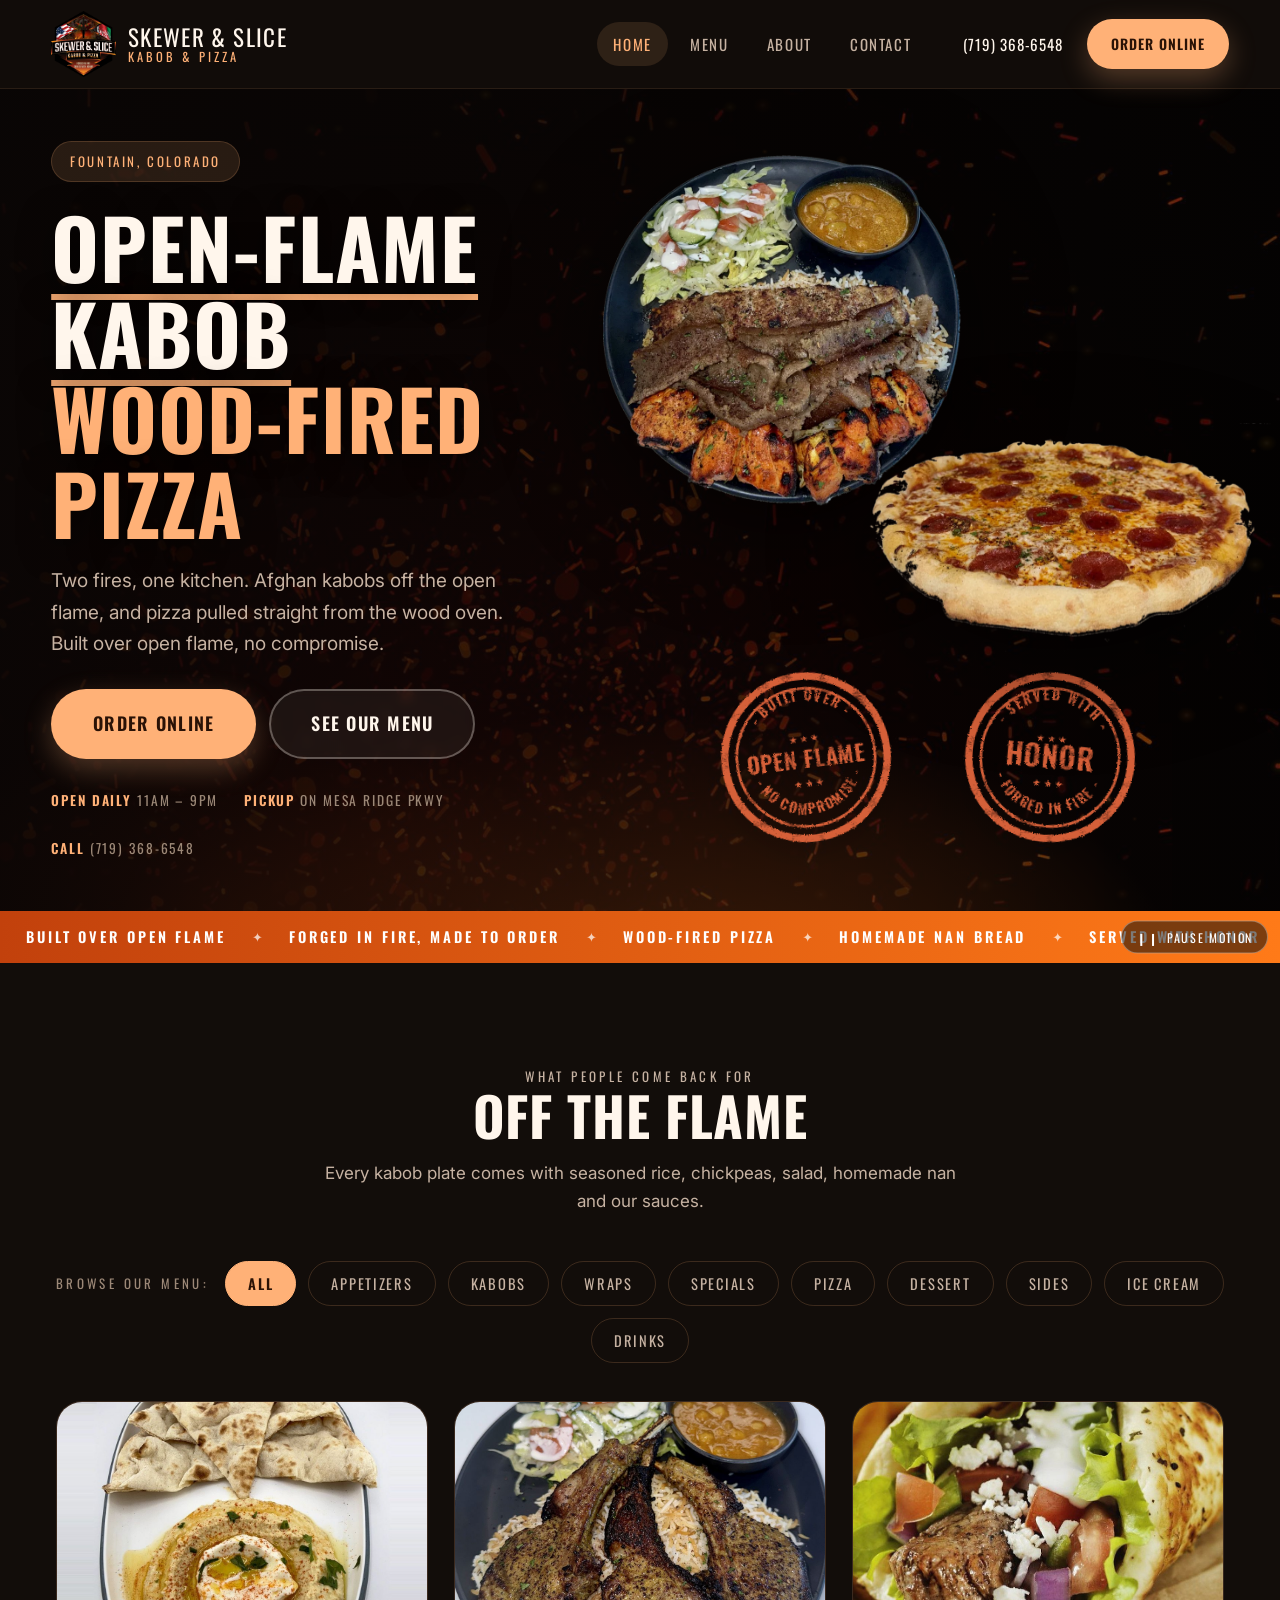
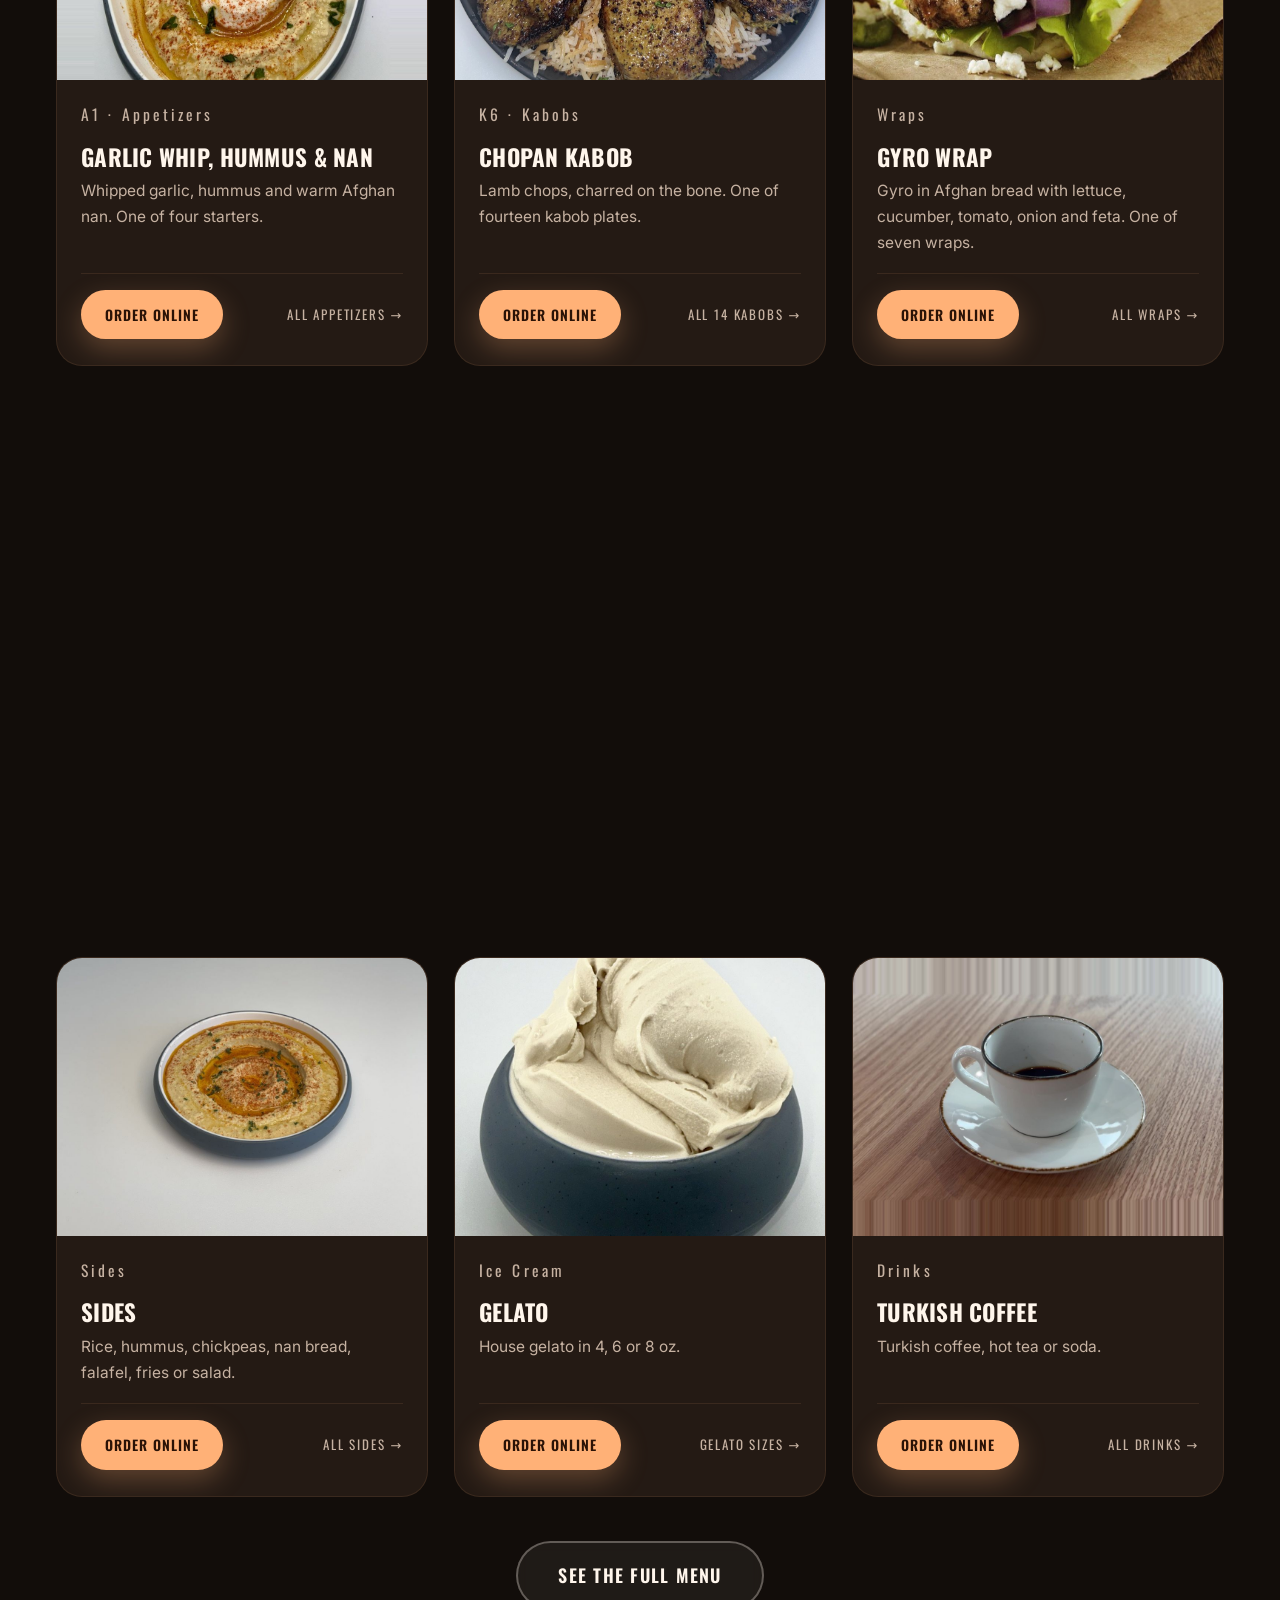
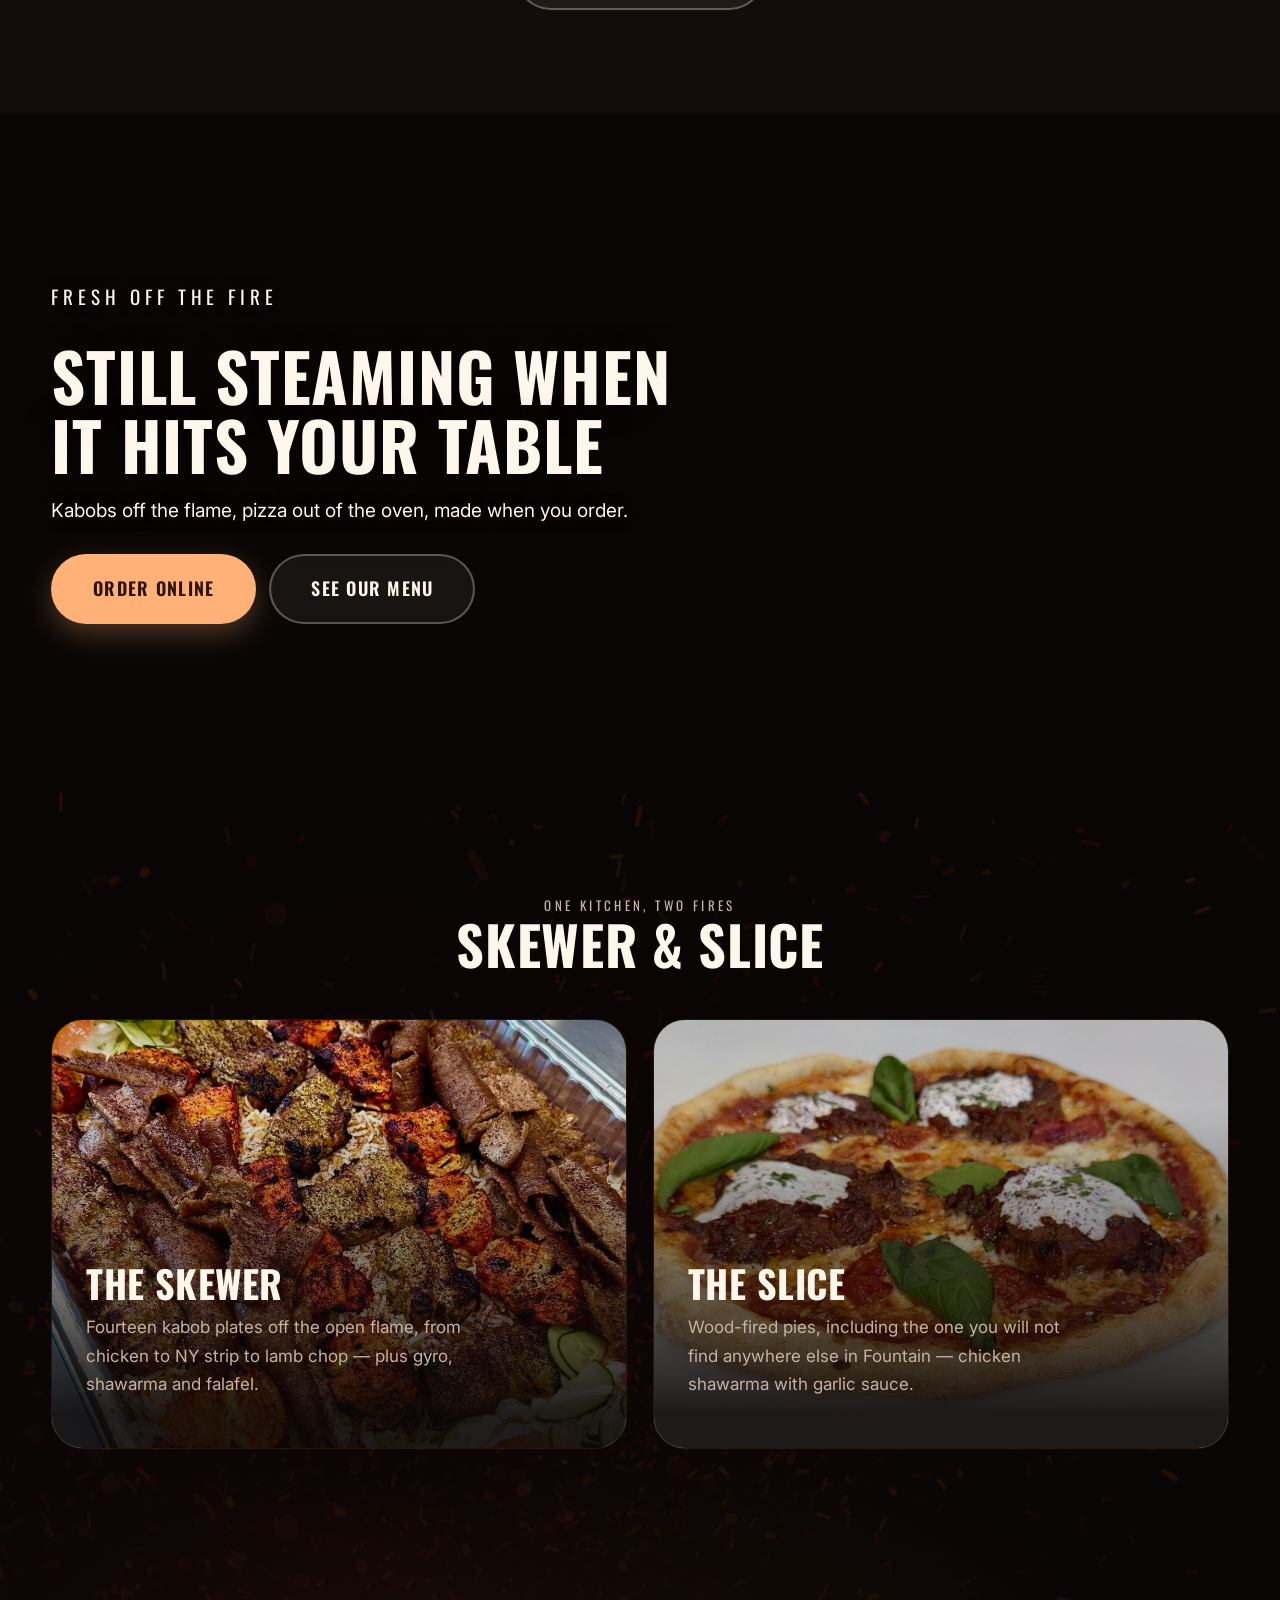
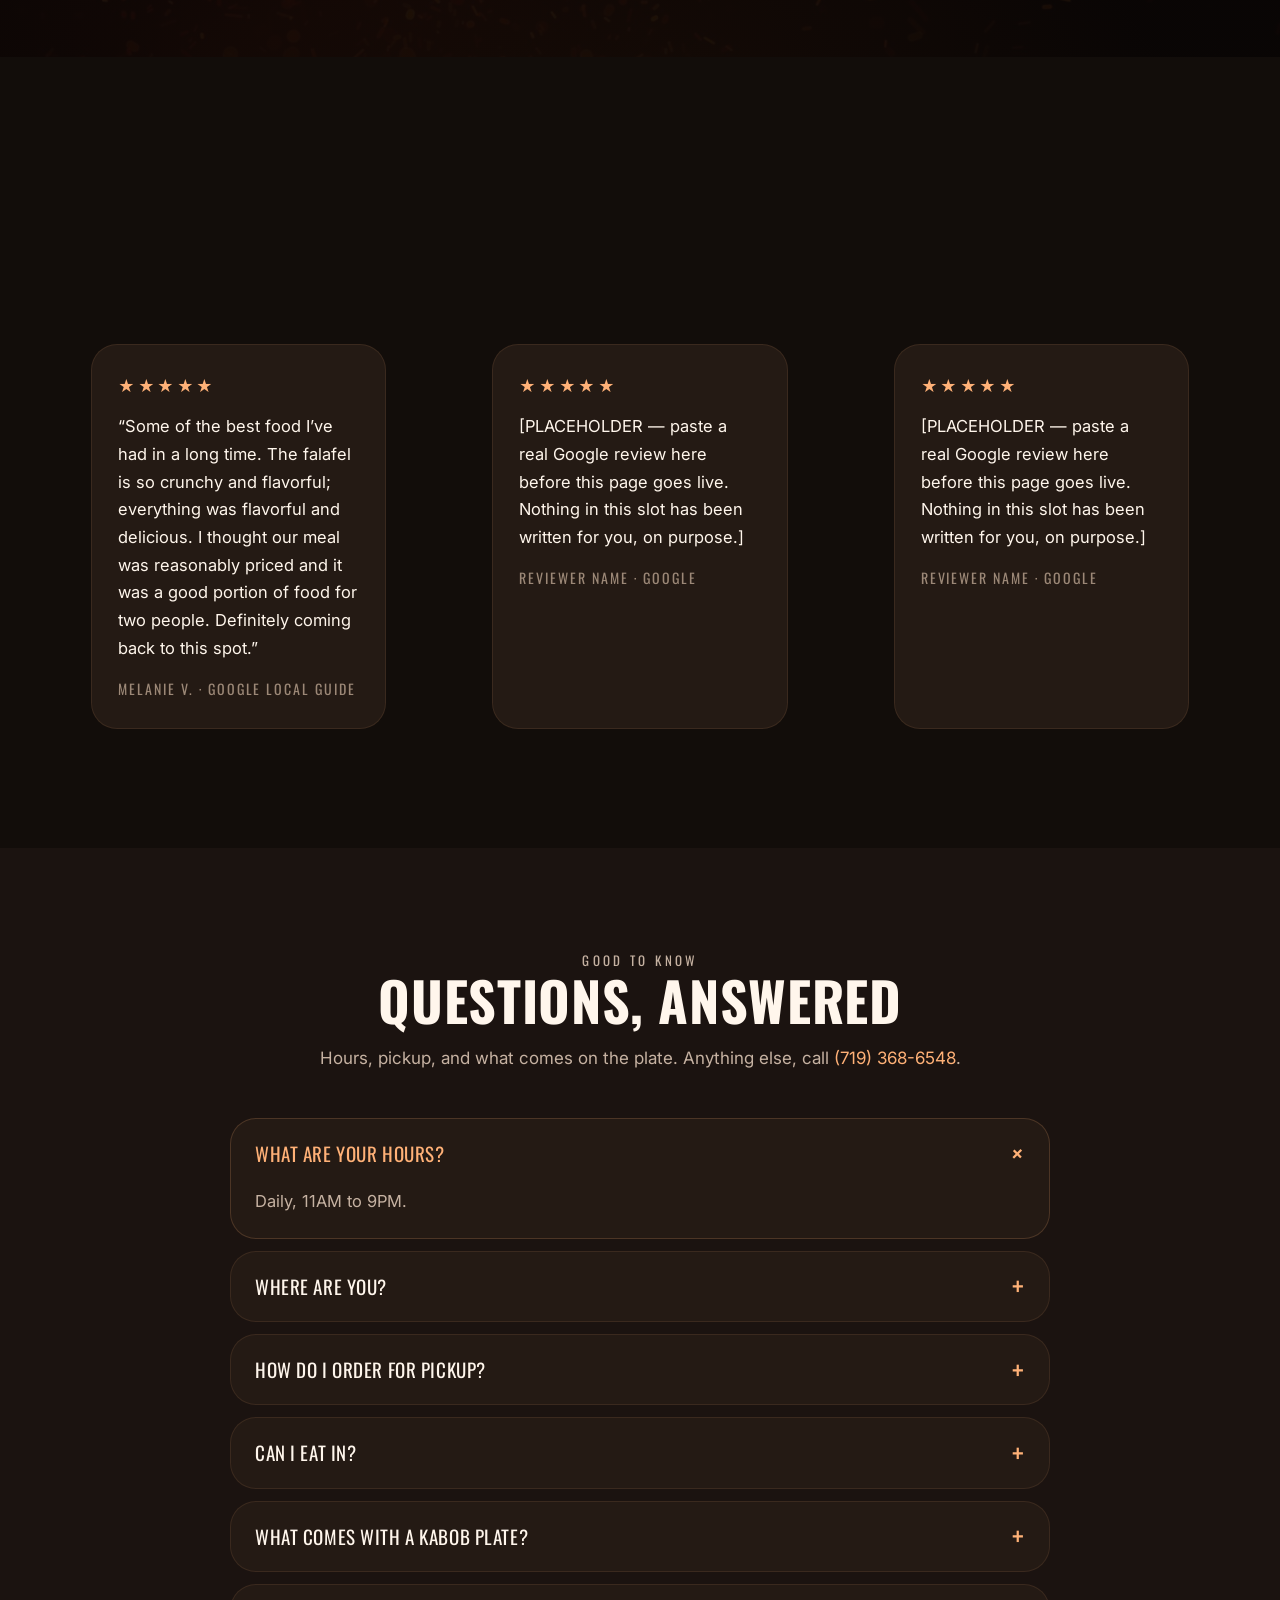
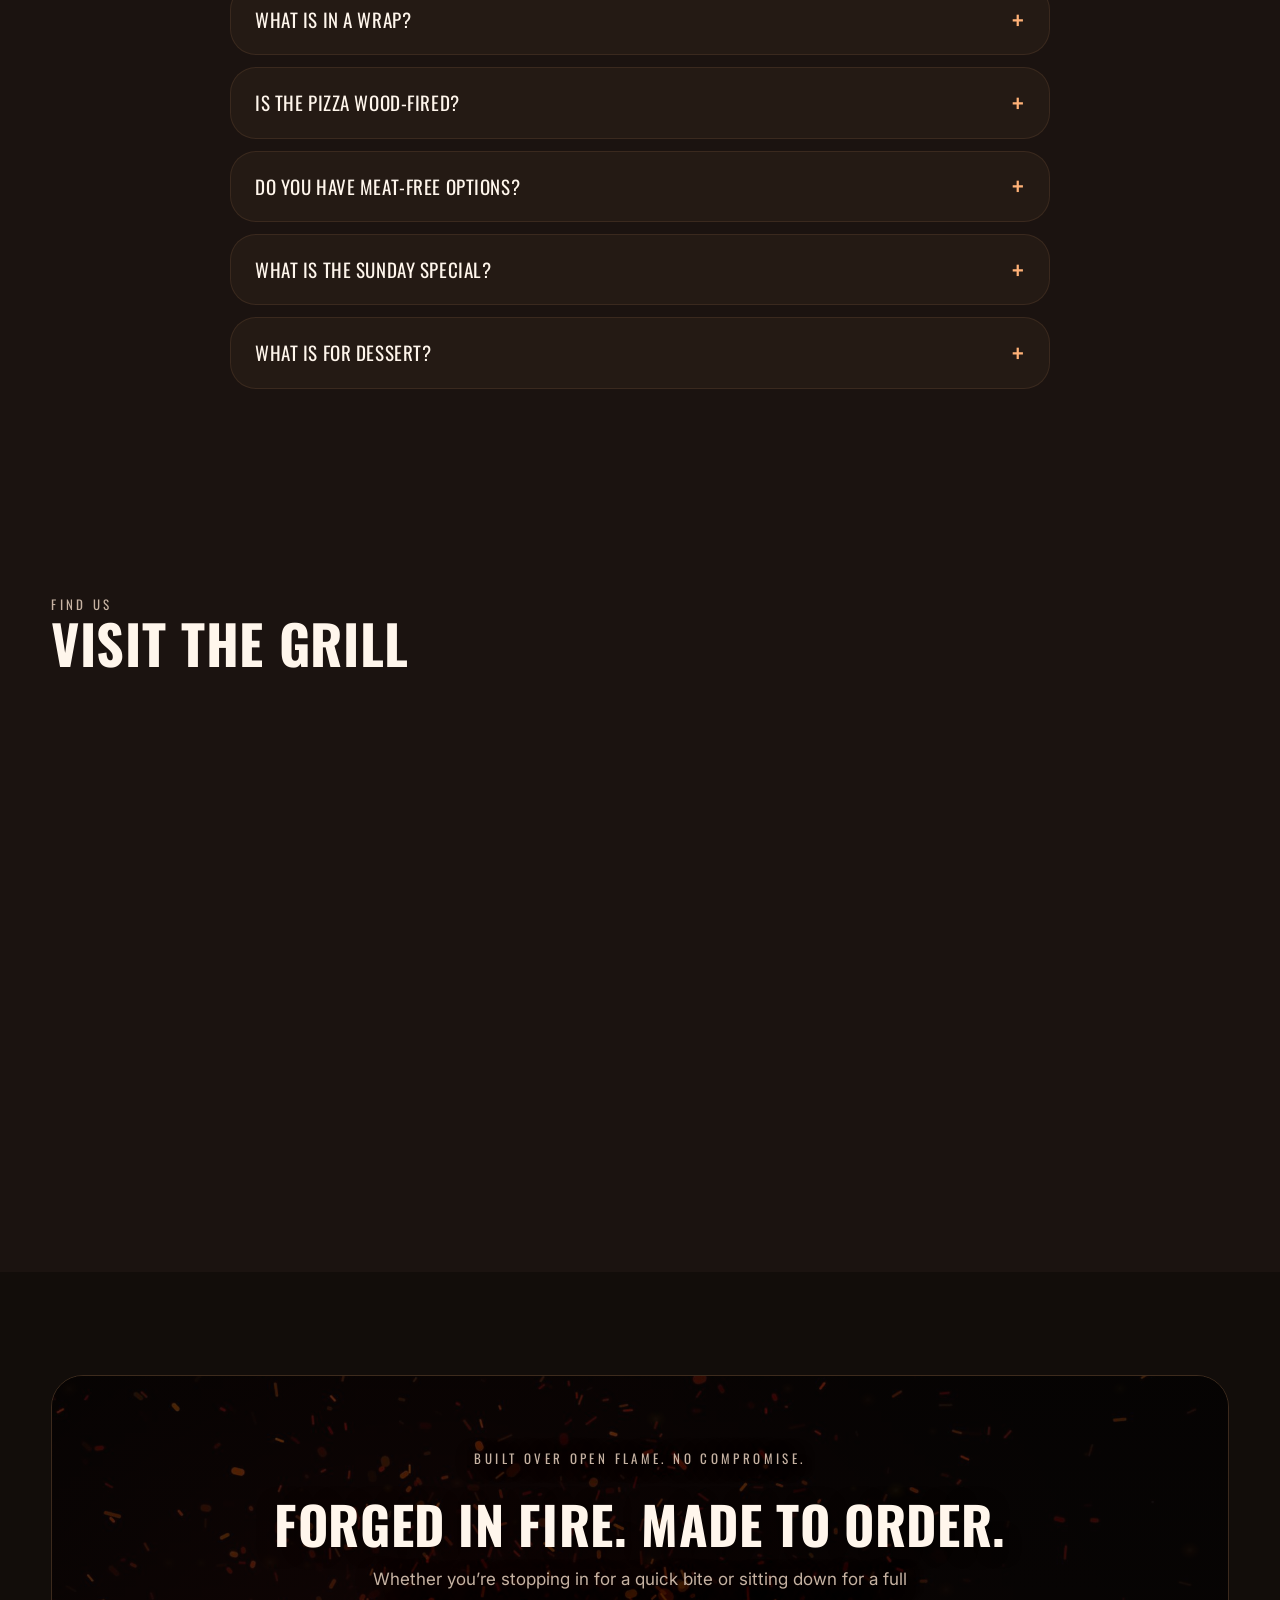
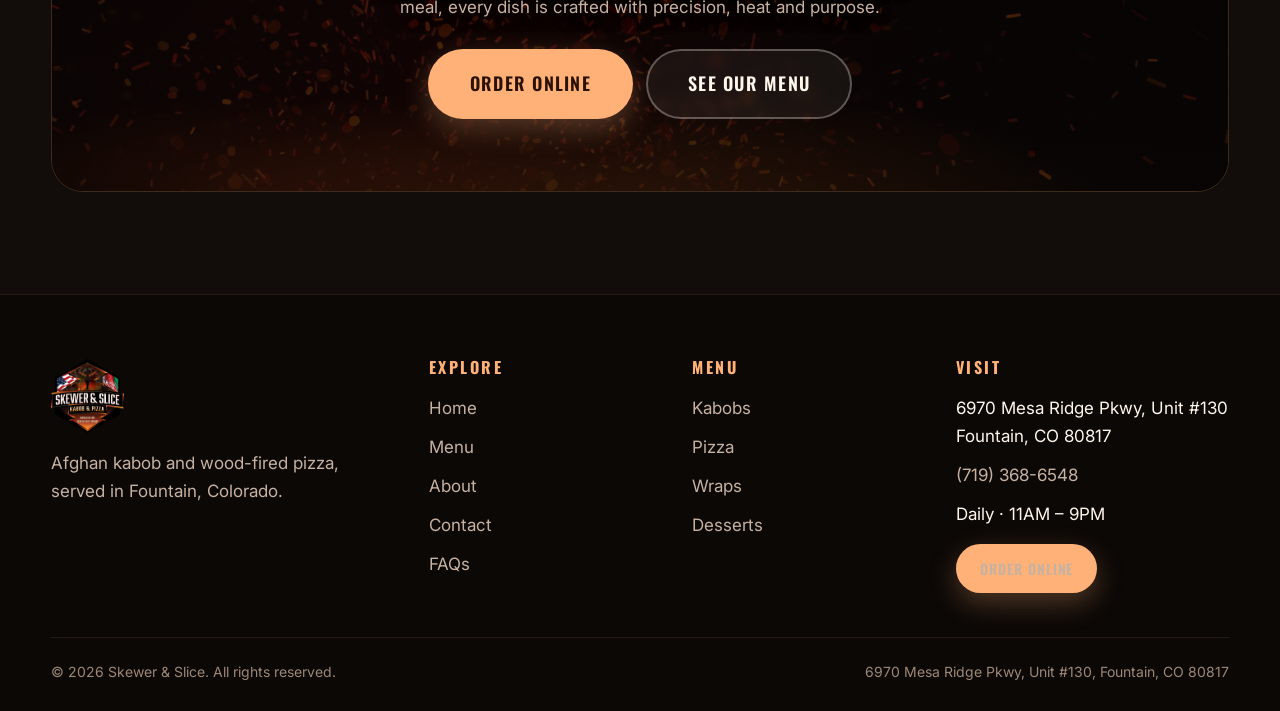
==== commit 3c22f40d: "Steam clip section, worn-rubber stamps, FAQs - New full-width section between the menu browser and "" ====
--- a/mockup/index.html
+++ b/mockup/index.html
@@ -10,7 +10,7 @@
 <link rel="preconnect" href="https://fonts.gstatic.com" crossorigin>
 <link href="https://fonts.googleapis.com/css2?family=Oswald:wght@400;500;600;700&family=Inter:wght@400;500;600;700&display=swap" rel="stylesheet">
 <link rel="stylesheet" href="assets/styles.css">
-<noscript><style>.hero__food{opacity:1}.hero h1 em{color:var(--peach)}.hero h1 .u{text-decoration-color:var(--peach)}.stamp{opacity:1;transform:translateX(-50%) rotate(var(--tilt))}</style></noscript>
+<noscript><style>.hero__food{opacity:1}.hero h1 em{color:var(--peach)}.hero h1 .u{text-decoration-color:var(--peach)}.stamp{opacity:1;transform:translateX(-50%) rotate(var(--tilt))}.steam__video{opacity:1}</style></noscript>
 </head>
 <body>
 
@@ -110,15 +110,20 @@
               <defs>
                 <path id="st1-top" d="M 34,100 A 66,66 0 0 1 166,100"/>
                 <path id="st1-bot" d="M 34,100 A 66,66 0 0 0 166,100"/>
-                <filter id="stamp-grit" x="-4%" y="-4%" width="108%" height="108%">
-                  <feTurbulence type="fractalNoise" baseFrequency="1.2" numOctaves="1" seed="4" result="n"/>
-                  <feDisplacementMap in="SourceGraphic" in2="n" scale="1.6" xChannelSelector="R" yChannelSelector="G"/>
+                <filter id="stamp-grit" x="-8%" y="-8%" width="116%" height="116%" color-interpolation-filters="sRGB">
+                  <feTurbulence type="fractalNoise" baseFrequency="0.9" numOctaves="2" seed="7" result="edge"/>
+                  <feDisplacementMap in="SourceGraphic" in2="edge" scale="2.8" xChannelSelector="R" yChannelSelector="G" result="rough"/>
+                  <feTurbulence type="fractalNoise" baseFrequency="0.05 0.07" numOctaves="3" seed="3" result="blotch"/>
+                  <feTurbulence type="fractalNoise" baseFrequency="0.6" numOctaves="1" seed="11" result="speck"/>
+                  <feComposite in="blotch" in2="speck" operator="arithmetic" k1="0" k2="0.62" k3="0.38" k4="0" result="mix"/>
+                  <feColorMatrix in="mix" type="matrix" values="0 0 0 0 0  0 0 0 0 0  0 0 0 0 0  1.4 1.4 1.4 0 -1.05" result="wear"/>
+                  <feComposite in="rough" in2="wear" operator="in"/>
                 </filter>
               </defs>
-              <circle cx="100" cy="100" r="94" fill="none" stroke="currentColor" stroke-width="7"/>
-              <circle cx="100" cy="100" r="80" fill="none" stroke="currentColor" stroke-width="2.5"/>
-              <text font-size="15" letter-spacing="2"><textPath href="#st1-top" startOffset="50%" text-anchor="middle">- BUILT OVER -</textPath></text>
-              <text font-size="15" letter-spacing="2"><textPath href="#st1-bot" startOffset="50%" text-anchor="middle">- NO COMPROMISE -</textPath></text>
+              <circle cx="100" cy="100" r="94" fill="none" stroke="currentColor" stroke-width="8.5"/>
+              <circle cx="100" cy="100" r="80" fill="none" stroke="currentColor" stroke-width="3"/>
+              <text font-size="16" font-weight="700" letter-spacing="2"><textPath href="#st1-top" startOffset="50%" text-anchor="middle">- BUILT OVER -</textPath></text>
+              <text font-size="16" font-weight="700" letter-spacing="2"><textPath href="#st1-bot" startOffset="50%" text-anchor="middle">- NO COMPROMISE -</textPath></text>
               <text x="100" y="82" text-anchor="middle" font-size="11">&#9733; &#9733; &#9733;</text>
               <text x="100" y="112" text-anchor="middle" font-size="26" font-weight="700" letter-spacing="1">OPEN FLAME</text>
               <text x="100" y="134" text-anchor="middle" font-size="11">&#9733; &#9733; &#9733;</text>
@@ -130,10 +135,10 @@
                 <path id="st2-top" d="M 34,100 A 66,66 0 0 1 166,100"/>
                 <path id="st2-bot" d="M 34,100 A 66,66 0 0 0 166,100"/>
               </defs>
-              <circle cx="100" cy="100" r="94" fill="none" stroke="currentColor" stroke-width="7"/>
-              <circle cx="100" cy="100" r="80" fill="none" stroke="currentColor" stroke-width="2.5"/>
-              <text font-size="15" letter-spacing="2"><textPath href="#st2-top" startOffset="50%" text-anchor="middle">- SERVED WITH -</textPath></text>
-              <text font-size="15" letter-spacing="2"><textPath href="#st2-bot" startOffset="50%" text-anchor="middle">- FORGED IN FIRE -</textPath></text>
+              <circle cx="100" cy="100" r="94" fill="none" stroke="currentColor" stroke-width="8.5"/>
+              <circle cx="100" cy="100" r="80" fill="none" stroke="currentColor" stroke-width="3"/>
+              <text font-size="16" font-weight="700" letter-spacing="2"><textPath href="#st2-top" startOffset="50%" text-anchor="middle">- SERVED WITH -</textPath></text>
+              <text font-size="16" font-weight="700" letter-spacing="2"><textPath href="#st2-bot" startOffset="50%" text-anchor="middle">- FORGED IN FIRE -</textPath></text>
               <text x="100" y="82" text-anchor="middle" font-size="11">&#9733; &#9733; &#9733;</text>
               <text x="100" y="112" text-anchor="middle" font-size="34" font-weight="700" letter-spacing="1">HONOR</text>
               <text x="100" y="134" text-anchor="middle" font-size="11">&#9733; &#9733; &#9733;</text>
@@ -322,6 +327,28 @@
     </div>
   </section>
 
+  <!-- ====================== STEAM ======================
+       The client's own ten-second clip of pizza and skewers steaming
+       (0.2 MB), muted and looping. Pauses while off screen.
+       ==================================================== -->
+  <section class="steam" aria-label="Pizza and skewers, fresh off the fire">
+    <video class="steam__video" autoplay muted loop playsinline preload="metadata" poster="assets/steam-poster.jpg" aria-hidden="true">
+      <source src="assets/steam.mp4" type="video/mp4">
+    </video>
+    <div class="steam__scrim"></div>
+    <div class="wrap">
+      <div class="steam__copy reveal">
+        <p class="eyebrow">Fresh Off The Fire</p>
+        <h2>Still Steaming When It Hits Your Table</h2>
+        <p>Kabobs off the flame, pizza out of the oven, made when you order.</p>
+        <div class="hero__actions">
+          <a class="btn btn-order btn-lg" href="order.html">Order Online</a>
+          <a class="btn btn-ghost btn-lg" href="menu.html">See Our Menu</a>
+        </div>
+      </div>
+    </div>
+  </section>
+
   <!-- ====================== TWO KITCHENS ====================== -->
   <section class="section section--flame">
     <div class="embers">
@@ -406,6 +433,76 @@
     </div>
   </section>
 
+  <!-- ====================== FAQS ======================
+       Native details/summary accordion: keyboard friendly, no JS needed.
+       Every answer is a fact already published on skewerandslice.com.
+       ==================================================== -->
+  <section class="section section--alt" id="faqs">
+    <div class="wrap">
+      <div class="section__head center reveal">
+        <p class="eyebrow">Good To Know</p>
+        <h2>Questions, Answered</h2>
+        <p>Hours, pickup, and what comes on the plate. Anything else, call <a href="tel:+17193686548">(719) 368-6548</a>.</p>
+      </div>
+      <div class="faq reveal">
+        <details class="faq__item" open>
+          <summary>What are your hours?</summary>
+          <div class="faq__body"><p>Daily, 11AM to 9PM.</p></div>
+        </details>
+        <details class="faq__item">
+          <summary>Where are you?</summary>
+          <div class="faq__body"><p>6970 Mesa Ridge Pkwy, Unit #130, Fountain, CO 80817. <a href="https://maps.google.com/?q=6970+Mesa+Ridge+Pkwy+Unit+130,+Fountain,+CO+80817" target="_blank" rel="noopener">Get directions</a>.</p></div>
+        </details>
+        <details class="faq__item">
+          <summary>How do I order for pickup?</summary>
+          <div class="faq__body"><p>Use the Order Online button, or call <a href="tel:+17193686548">(719) 368-6548</a>.</p></div>
+        </details>
+        <details class="faq__item">
+          <summary>Can I eat in?</summary>
+          <div class="faq__body"><p>Yes. Stop in for a quick bite or sit down for a full meal, whichever you are in the mood for.</p></div>
+        </details>
+        <details class="faq__item">
+          <summary>What comes with a kabob plate?</summary>
+          <div class="faq__body"><p>Every kabob plate is served with seasoned rice, chickpeas, salad, homemade nan bread and our sauces.</p></div>
+        </details>
+        <details class="faq__item">
+          <summary>What is in a wrap?</summary>
+          <div class="faq__body"><p>All wraps come in Afghan bread with lettuce, cucumber, tomatoes, onions and feta.</p></div>
+        </details>
+        <details class="faq__item">
+          <summary>Is the pizza wood-fired?</summary>
+          <div class="faq__body"><p>Yes. Every pie comes out of the wood oven, including the chicken shawarma pizza.</p></div>
+        </details>
+        <details class="faq__item">
+          <summary>Do you have meat-free options?</summary>
+          <div class="faq__body"><p>Yes: the Falafel Plate (K11), the Falafel Wrap, the Veggies Pizza (P3), plus hummus, dolma and nan from the appetizers.</p></div>
+        </details>
+        <details class="faq__item">
+          <summary>What is the Sunday special?</summary>
+          <div class="faq__body"><p>S1, Lamb Shank Qabuli Palou: slow-braised lamb shank over Afghan qabuli palau rice. Sundays only.</p></div>
+        </details>
+        <details class="faq__item">
+          <summary>What is for dessert?</summary>
+          <div class="faq__body"><p>Baklava, cheesecake baklava, cream roll, phirni (coconut pudding), nut roll, and gelato in 4, 6 or 8 oz.</p></div>
+        </details>
+      </div>
+    </div>
+  </section>
+  <script type="application/ld+json">
+  {"@context":"https://schema.org","@type":"FAQPage","mainEntity":[
+    {"@type":"Question","name":"What are your hours?","acceptedAnswer":{"@type":"Answer","text":"Daily, 11AM to 9PM."}},
+    {"@type":"Question","name":"Where are you?","acceptedAnswer":{"@type":"Answer","text":"6970 Mesa Ridge Pkwy, Unit #130, Fountain, CO 80817. Get directions."}},
+    {"@type":"Question","name":"How do I order for pickup?","acceptedAnswer":{"@type":"Answer","text":"Use the Order Online button, or call (719) 368-6548."}},
+    {"@type":"Question","name":"Can I eat in?","acceptedAnswer":{"@type":"Answer","text":"Yes. Stop in for a quick bite or sit down for a full meal, whichever you are in the mood for."}},
+    {"@type":"Question","name":"What comes with a kabob plate?","acceptedAnswer":{"@type":"Answer","text":"Every kabob plate is served with seasoned rice, chickpeas, salad, homemade nan bread and our sauces."}},
+    {"@type":"Question","name":"What is in a wrap?","acceptedAnswer":{"@type":"Answer","text":"All wraps come in Afghan bread with lettuce, cucumber, tomatoes, onions and feta."}},
+    {"@type":"Question","name":"Is the pizza wood-fired?","acceptedAnswer":{"@type":"Answer","text":"Yes. Every pie comes out of the wood oven, including the chicken shawarma pizza."}},
+    {"@type":"Question","name":"Do you have meat-free options?","acceptedAnswer":{"@type":"Answer","text":"Yes: the Falafel Plate (K11), the Falafel Wrap, the Veggies Pizza (P3), plus hummus, dolma and nan from the appetizers."}},
+    {"@type":"Question","name":"What is the Sunday special?","acceptedAnswer":{"@type":"Answer","text":"S1, Lamb Shank Qabuli Palou: slow-braised lamb shank over Afghan qabuli palau rice. Sundays only."}},
+    {"@type":"Question","name":"What is for dessert?","acceptedAnswer":{"@type":"Answer","text":"Baklava, cheesecake baklava, cream roll, phirni (coconut pudding), nut roll, and gelato in 4, 6 or 8 oz."}}
+  ]}
+  </script>
+
   <!-- ====================== VISIT ====================== -->
   <section class="section section--alt">
     <div class="wrap">
@@ -485,6 +582,7 @@
           <li><a href="menu.html">Menu</a></li>
           <li><a href="about.html">About</a></li>
           <li><a href="contact.html">Contact</a></li>
+          <li><a href="index.html#faqs">FAQs</a></li>
         </ul>
       </div>
 
--- a/mockup/assets/styles.css
+++ b/mockup/assets/styles.css
@@ -359,11 +359,11 @@
    one beneath each dish. Classic round stamp: thick outer ring, thin inner
    ring, curved text top and bottom, bold word with stars in the middle. */
 .hero__right{ display:flex; flex-direction:column; }
-.hero__stamps{ position:relative; height:clamp(92px,9vw,124px); }
+.hero__stamps{ position:relative; height:clamp(132px,14vw,204px); }
 .stamp{
-  position:absolute; top:6px;
-  width:clamp(82px,7.6vw,112px); aspect-ratio:1;
-  color:#EA8A3F;                                  /* one warm ink colour */
+  position:absolute; top:4px;
+  width:clamp(120px,13.5vw,196px); aspect-ratio:1;
+  color:#E2653C;                                  /* rust ink */
   opacity:0;                                      /* stamped in by app.js when its dish lands */
   transform:translateX(-50%) scale(1.9) rotate(-18deg);
   filter:drop-shadow(0 6px 14px rgba(0,0,0,.45));
@@ -606,6 +606,65 @@
 .band h2{ font-size:clamp(30px,4.4vw,52px); margin-bottom:14px; }
 .band p{ color:var(--muted); max-width:540px; margin:0 auto 28px; }
 .band__actions{ display:flex; gap:13px; justify-content:center; flex-wrap:wrap; }
+
+/* --------------------------------------------------------------------------
+   Steam — the client's own clip, full-bleed, copy over a dark scrim
+   -------------------------------------------------------------------------- */
+.steam{
+  position:relative; overflow:hidden; isolation:isolate;
+  min-height:min(78vh,680px); display:grid; align-items:center;
+  background:#0A0605;
+}
+.steam__video{
+  position:absolute; inset:0; width:100%; height:100%; object-fit:cover; z-index:0;
+  opacity:0; transition:opacity 1s ease;         /* fades in once it is really playing */
+}
+.steam__video.is-playing{ opacity:1; }
+.steam__scrim{
+  position:absolute; inset:0; z-index:1;
+  background:linear-gradient(90deg, rgba(10,6,5,.88) 0%, rgba(10,6,5,.64) 46%, rgba(10,6,5,.26) 100%);
+}
+.steam .wrap{ position:relative; z-index:2; }
+.steam__copy{ max-width:640px; padding:clamp(64px,9vw,110px) 0; }
+.steam__copy h2{
+  font-size:clamp(36px,5.2vw,68px); margin-bottom:16px;
+  text-shadow:0 4px 28px rgba(0,0,0,.6);
+}
+.steam__copy > p{ color:var(--cream); font-size:clamp(16px,1.6vw,19px); margin-bottom:28px; text-shadow:0 2px 14px rgba(0,0,0,.6); }
+@media (max-width:640px){
+  .steam{ min-height:62vh; }
+  .steam__scrim{ background:linear-gradient(180deg, rgba(10,6,5,.42) 0%, rgba(10,6,5,.88) 70%); }
+  .steam__copy{ padding:56px 0 48px; }
+}
+
+/* --------------------------------------------------------------------------
+   FAQs — native <details> accordion, rounded like everything else
+   -------------------------------------------------------------------------- */
+.faq{ max-width:820px; margin-inline:auto; display:grid; gap:12px; }
+.faq__item{
+  background:var(--ink-3); border:1px solid var(--line-2);
+  border-radius:var(--r-lg); overflow:hidden;
+  transition:border-color .25s;
+}
+.faq__item[open]{ border-color:var(--line); }
+.faq__item summary{
+  list-style:none; cursor:pointer;
+  display:flex; justify-content:space-between; align-items:center; gap:16px;
+  padding:19px 24px;
+  font-family:var(--font-display); font-size:19px; letter-spacing:.03em; text-transform:uppercase;
+}
+.faq__item summary::-webkit-details-marker{ display:none; }
+.faq__item summary::after{
+  content:"+"; flex:0 0 auto;
+  font-size:28px; line-height:1; color:var(--peach);
+  transition:transform .25s ease;
+}
+.faq__item[open] summary{ color:var(--peach); }
+.faq__item[open] summary::after{ transform:rotate(45deg); }
+.faq__body{ padding:0 24px 22px; color:var(--muted); font-size:16.5px; }
+.faq__body p{ margin:0; }
+.faq__body a{ color:var(--peach); text-decoration:underline; text-underline-offset:3px; }
+.section__head a{ color:var(--peach); }
 
 /* --------------------------------------------------------------------------
    Footer
@@ -728,7 +787,8 @@
   .hero__grid{ grid-template-columns:1fr; text-align:left; gap:10px; padding:44px 0 30px; }
   .hero__right{ order:2; }
   .hero__stage{ min-height:clamp(270px,64vw,400px); }
-  .hero__stamps{ height:clamp(84px,24vw,100px); }
+  .hero__stamps{ height:clamp(124px,34vw,136px); }
+  .stamp{ width:clamp(112px,31vw,124px); }
   .hero__food--bbq{ width:clamp(165px,42vw,275px); left:-1%; top:0; }
   .hero__food--pizza{ width:clamp(190px,48vw,315px); right:-3%; bottom:6%; }
   .grid--3,.grid--2,.split,.visit{ grid-template-columns:1fr; }
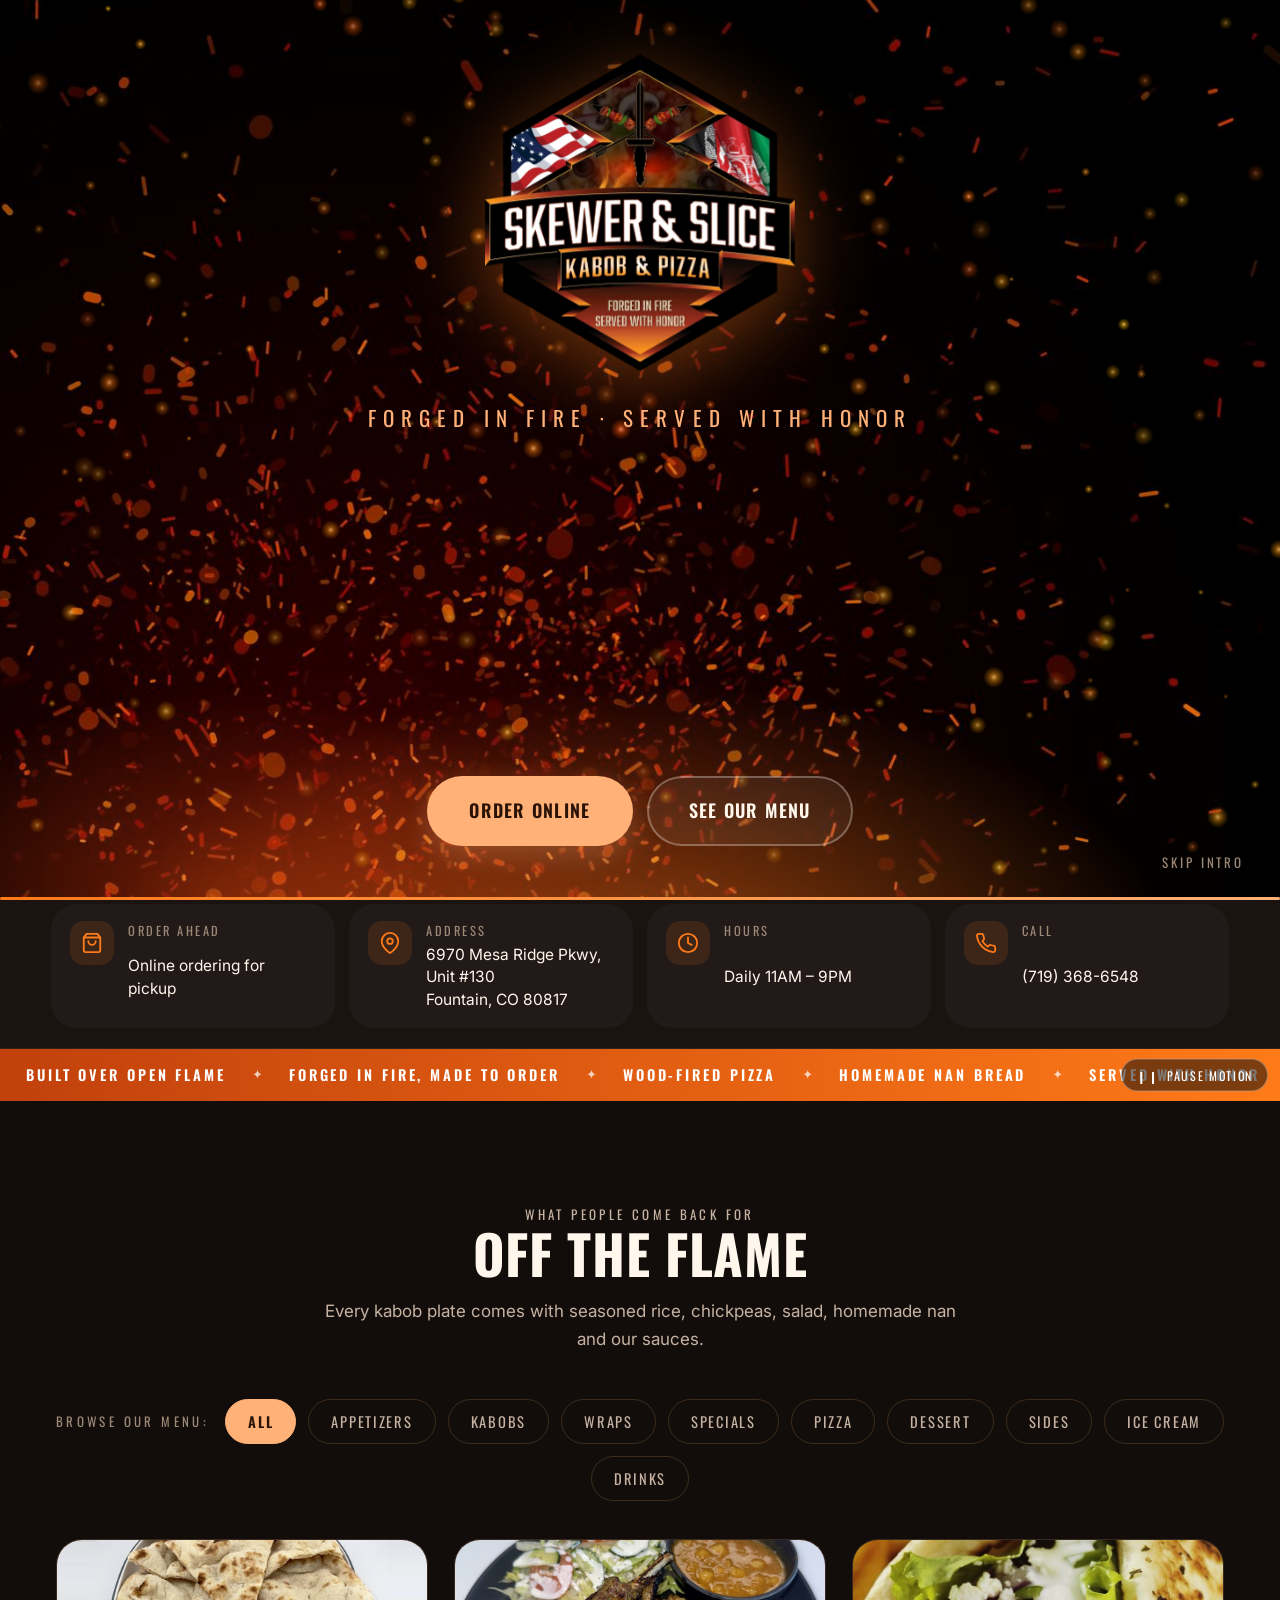
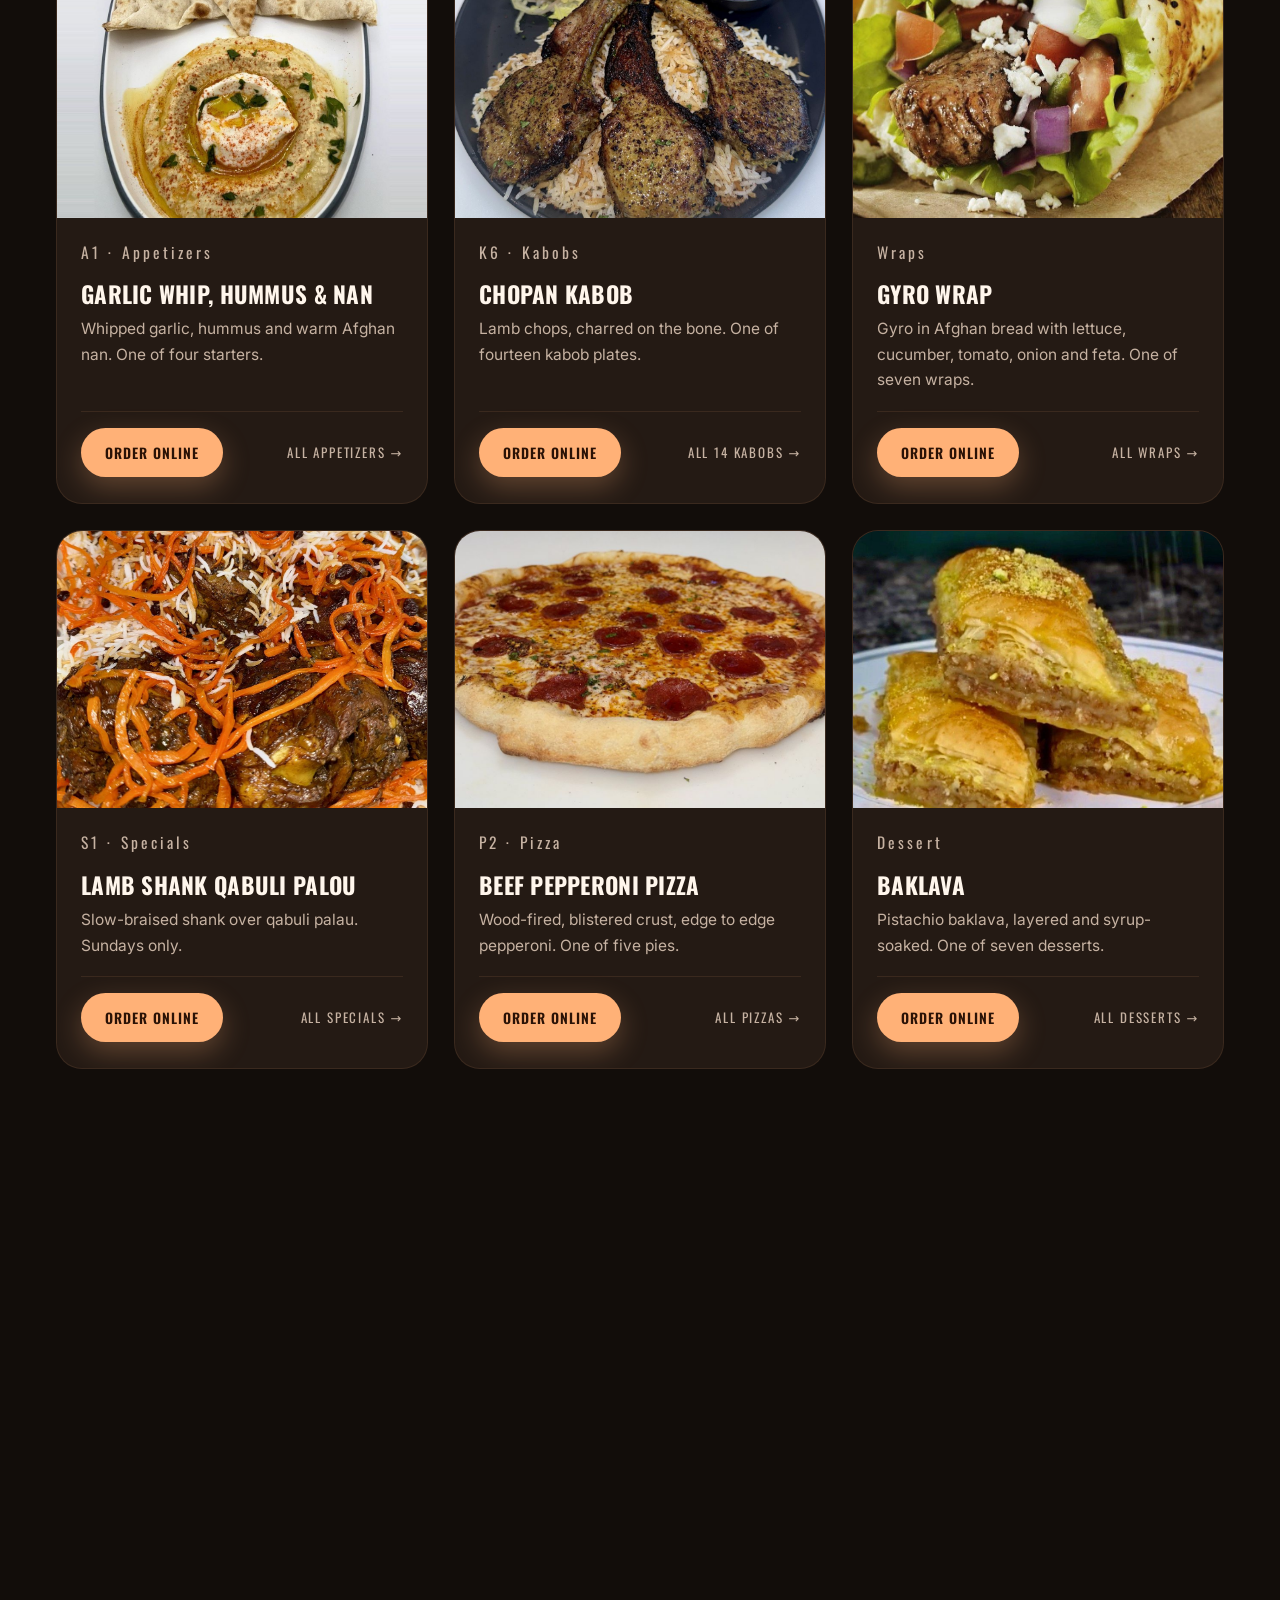
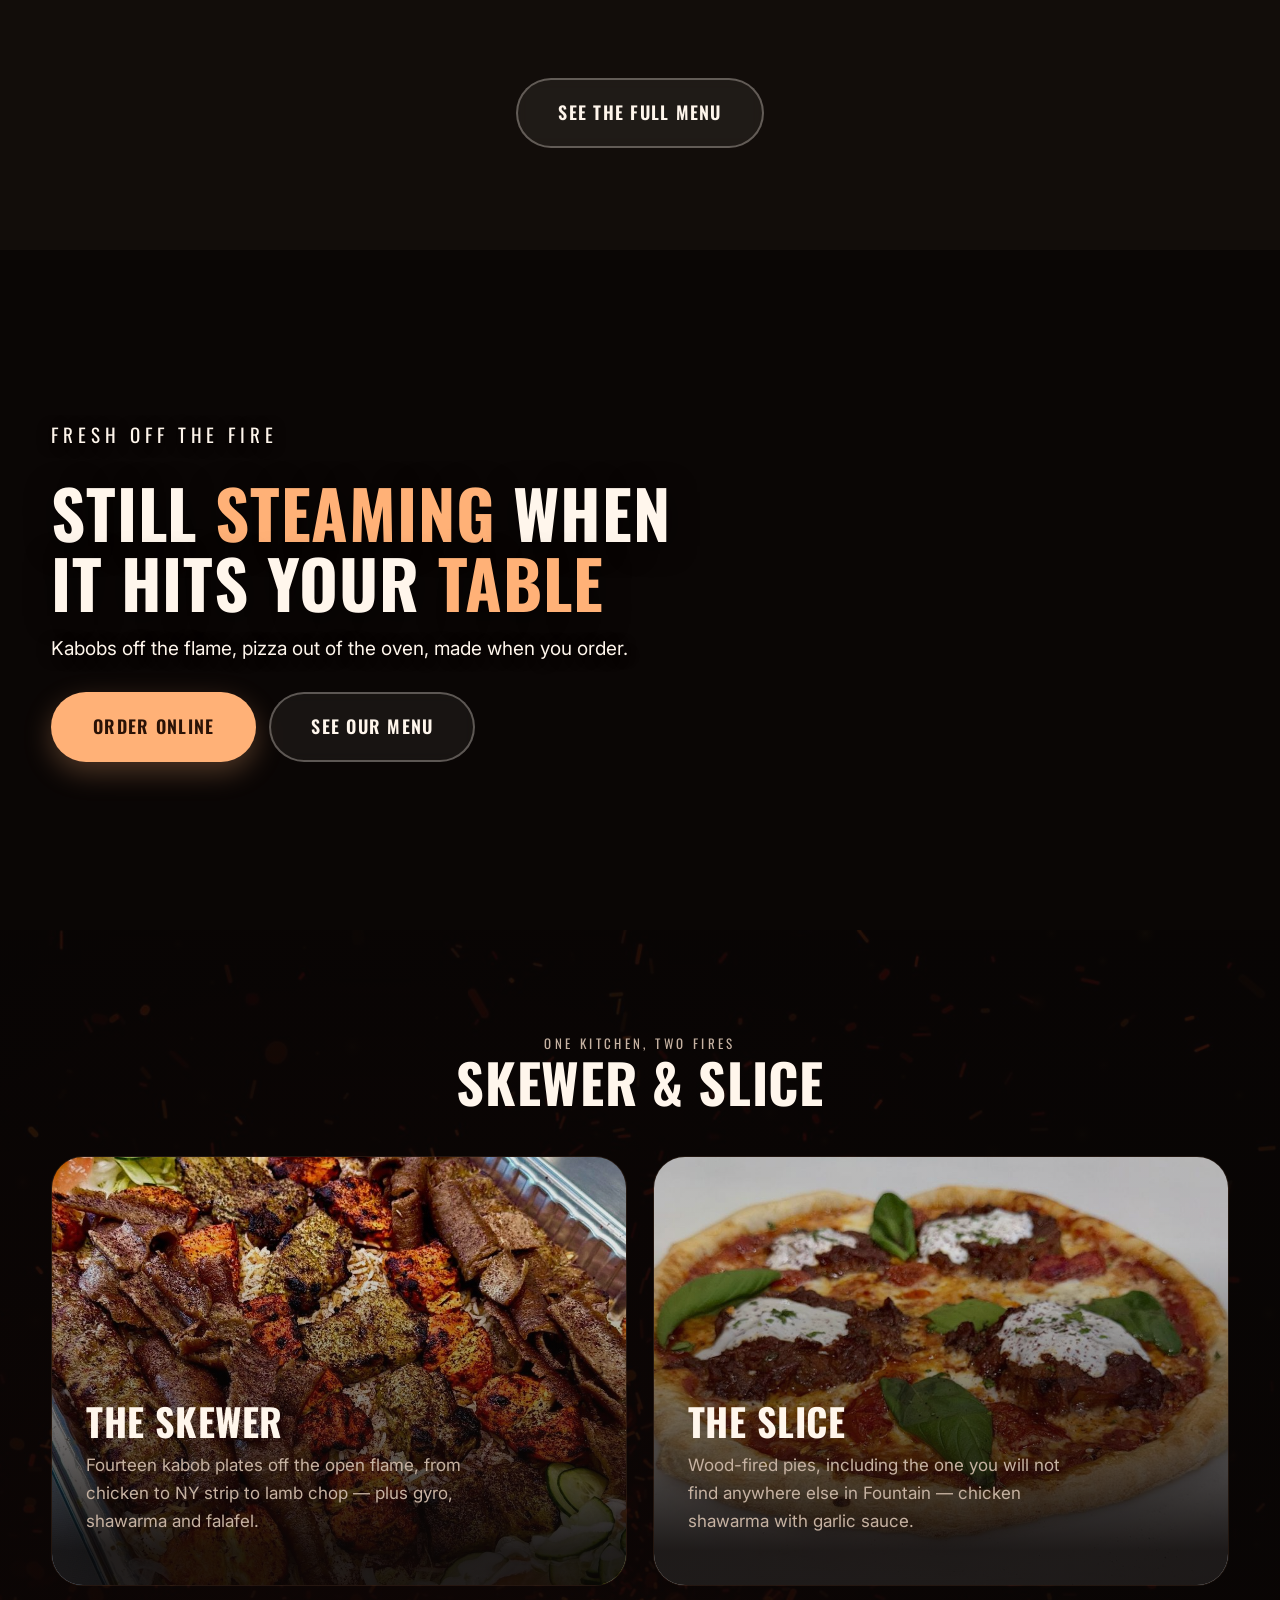
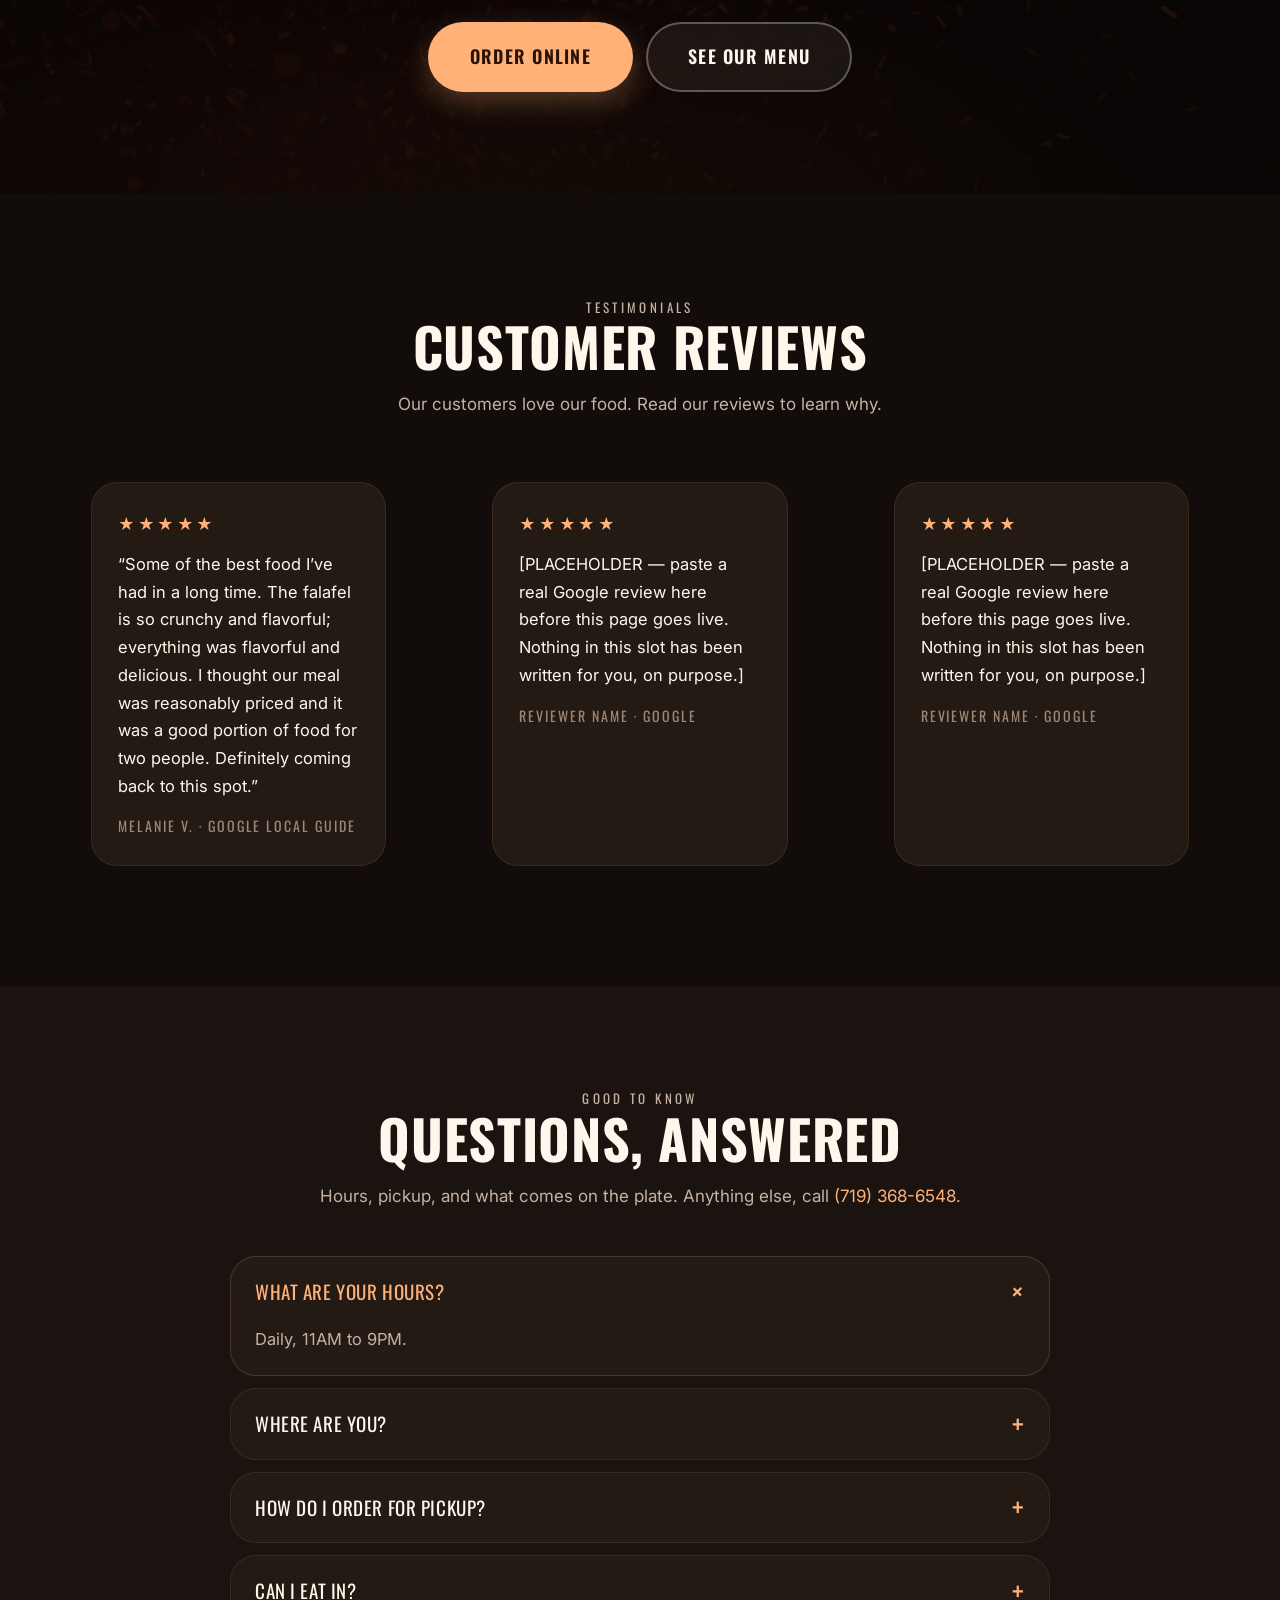
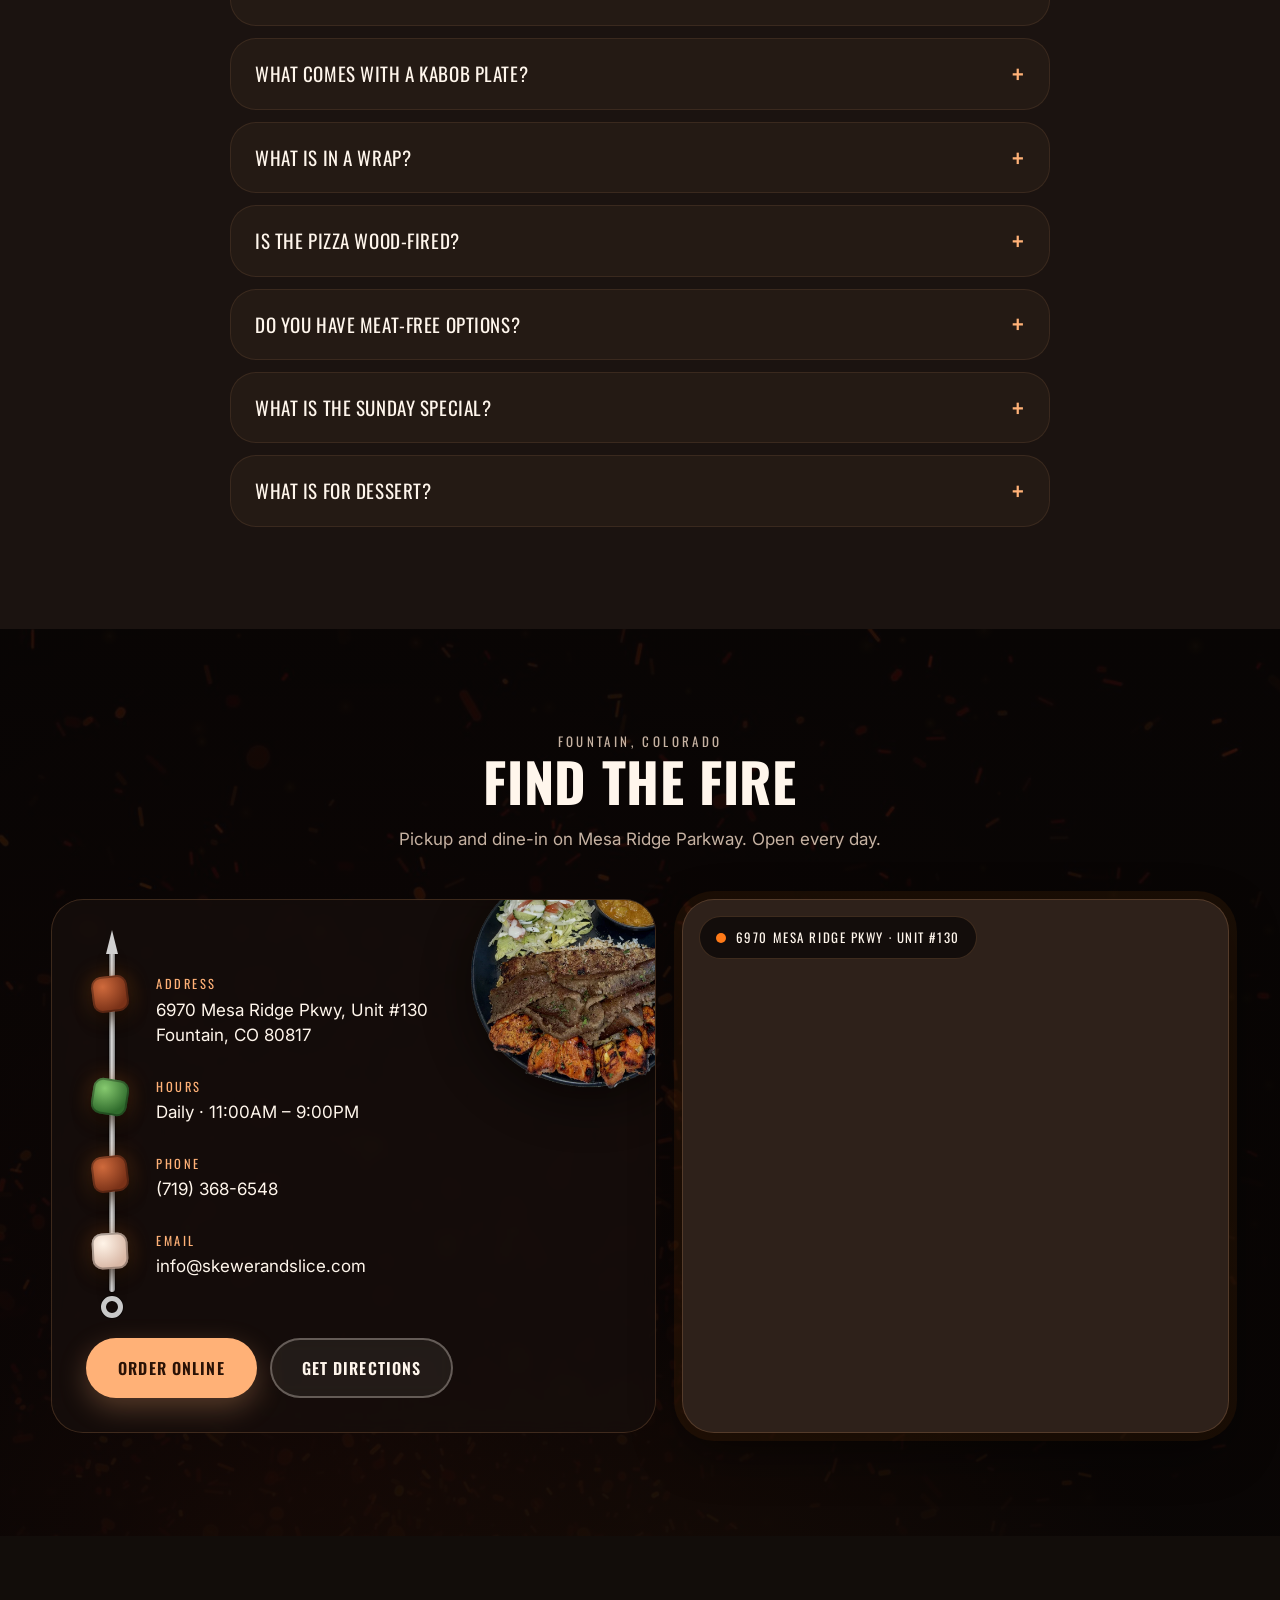
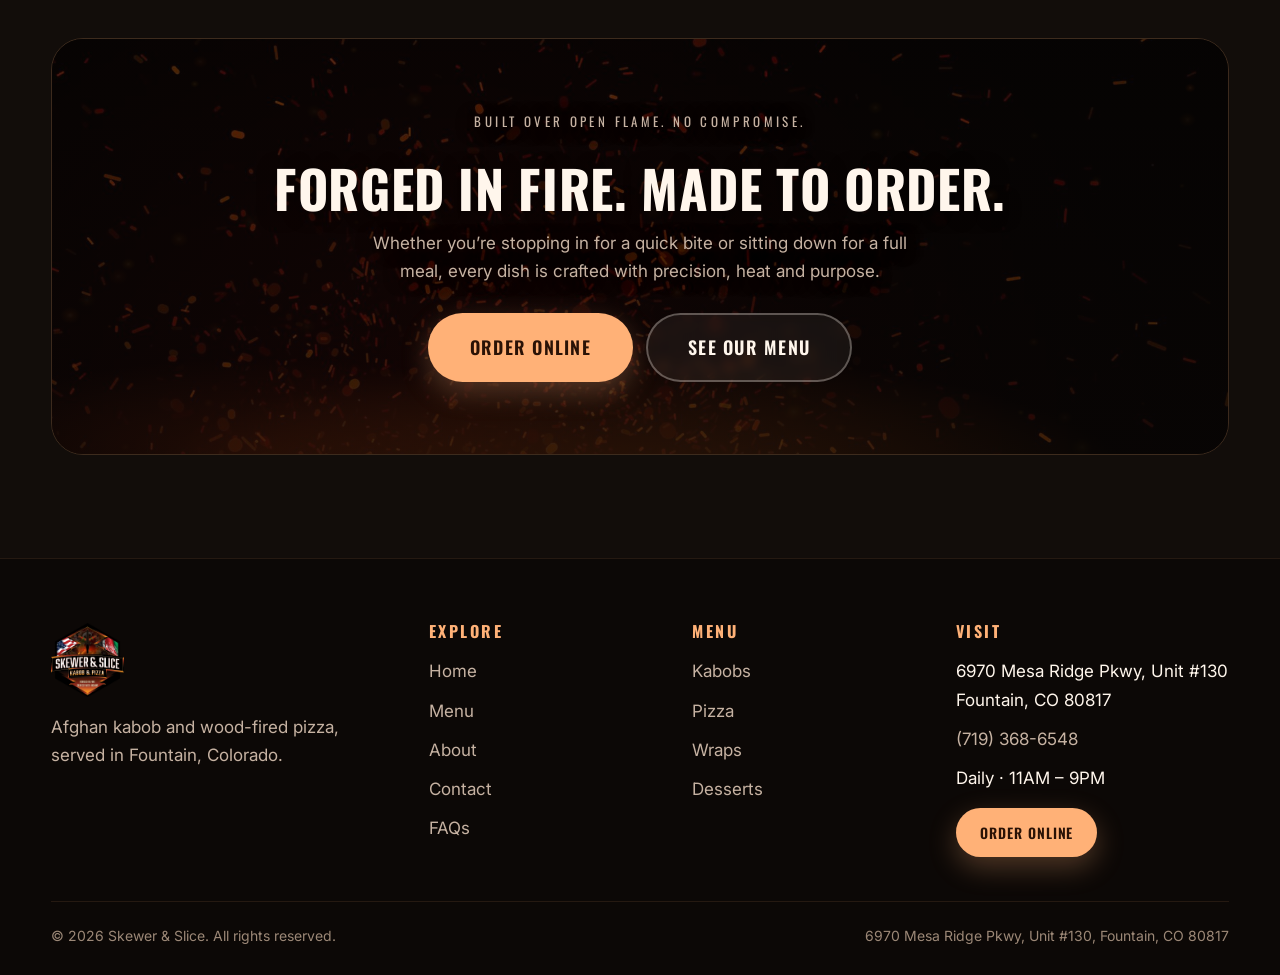
==== commit 68da1b83: "Quick-facts strip, skewer location block, stamp timing, orange headline words, footer fix - Stamps n" ====
--- a/mockup/index.html
+++ b/mockup/index.html
@@ -10,7 +10,7 @@
 <link rel="preconnect" href="https://fonts.gstatic.com" crossorigin>
 <link href="https://fonts.googleapis.com/css2?family=Oswald:wght@400;500;600;700&family=Inter:wght@400;500;600;700&display=swap" rel="stylesheet">
 <link rel="stylesheet" href="assets/styles.css">
-<noscript><style>.hero__food{opacity:1}.hero h1 em{color:var(--peach)}.hero h1 .u{text-decoration-color:var(--peach)}.stamp{opacity:1;transform:translateX(-50%) rotate(var(--tilt))}.steam__video{opacity:1}</style></noscript>
+<noscript><style>.hero__food{opacity:1}.hero h1 em{color:var(--peach)}.hero h1 .u{text-decoration-color:var(--peach)}.stamp{opacity:1;transform:translateX(-50%) rotate(var(--tilt))}.steam__video{opacity:1}.reveal{opacity:1;transform:none}.steam h2 em{color:var(--peach)}</style></noscript>
 </head>
 <body>
 
@@ -92,11 +92,7 @@
           <a class="btn btn-order btn-lg" href="order.html">Order Online</a>
           <a class="btn btn-ghost btn-lg" href="menu.html">See Our Menu</a>
         </div>
-        <div class="hero__facts">
-          <span><b>Open Daily</b> 11AM – 9PM</span>
-          <span><b>Pickup</b> on Mesa Ridge Pkwy</span>
-          <span><b>Call</b> (719) 368-6548</span>
-        </div>
+
       </div>
 
       <div class="hero__right">
@@ -146,6 +142,36 @@
           </div>
         </div>
       </div>
+    </div>
+  </section>
+
+  <!-- ====================== QUICK FACTS ======================
+       Order, address, hours, phone. Hours are the live site's
+       (Daily 11AM-9PM); the client's reference showed a split
+       weekday/weekend schedule that is not confirmed.
+       ========================================================== -->
+  <section class="facts" aria-label="Order ahead, address, hours and phone">
+    <div class="wrap facts__grid">
+      <a class="fact" href="order.html">
+        <span class="fact__icon"><svg viewBox="0 0 24 24" fill="none" stroke="currentColor" stroke-width="2" stroke-linecap="round" stroke-linejoin="round" aria-hidden="true"><path d="M6 2 3 6v14a2 2 0 0 0 2 2h14a2 2 0 0 0 2-2V6l-3-4z"/><path d="M3 6h18"/><path d="M16 10a4 4 0 0 1-8 0"/></svg></span>
+        <span class="fact__label">Order Ahead</span>
+        <span class="fact__value">Online ordering for pickup</span>
+      </a>
+      <a class="fact" href="https://maps.google.com/?q=6970+Mesa+Ridge+Pkwy+Unit+130,+Fountain,+CO+80817" target="_blank" rel="noopener">
+        <span class="fact__icon"><svg viewBox="0 0 24 24" fill="none" stroke="currentColor" stroke-width="2" stroke-linecap="round" stroke-linejoin="round" aria-hidden="true"><path d="M21 10c0 7-9 13-9 13s-9-6-9-13a9 9 0 0 1 18 0z"/><circle cx="12" cy="10" r="3"/></svg></span>
+        <span class="fact__label">Address</span>
+        <span class="fact__value">6970 Mesa Ridge Pkwy, Unit #130<br>Fountain, CO 80817</span>
+      </a>
+      <div class="fact">
+        <span class="fact__icon"><svg viewBox="0 0 24 24" fill="none" stroke="currentColor" stroke-width="2" stroke-linecap="round" stroke-linejoin="round" aria-hidden="true"><circle cx="12" cy="12" r="10"/><path d="M12 6v6l4 2"/></svg></span>
+        <span class="fact__label">Hours</span>
+        <span class="fact__value">Daily 11AM &ndash; 9PM</span>
+      </div>
+      <a class="fact" href="tel:+17193686548">
+        <span class="fact__icon"><svg viewBox="0 0 24 24" fill="none" stroke="currentColor" stroke-width="2" stroke-linecap="round" stroke-linejoin="round" aria-hidden="true"><path d="M22 16.92v3a2 2 0 0 1-2.18 2 19.79 19.79 0 0 1-8.63-3.07 19.5 19.5 0 0 1-6-6 19.79 19.79 0 0 1-3.07-8.67A2 2 0 0 1 4.11 2h3a2 2 0 0 1 2 1.72c.13.96.37 1.9.72 2.81a2 2 0 0 1-.45 2.11L8.09 9.91a16 16 0 0 0 6 6l1.27-1.27a2 2 0 0 1 2.11-.45c.91.35 1.85.59 2.81.72A2 2 0 0 1 22 16.92z"/></svg></span>
+        <span class="fact__label">Call</span>
+        <span class="fact__value">(719) 368-6548</span>
+      </a>
     </div>
   </section>
 
@@ -339,7 +365,7 @@
     <div class="wrap">
       <div class="steam__copy reveal">
         <p class="eyebrow">Fresh Off The Fire</p>
-        <h2>Still Steaming When It Hits Your Table</h2>
+        <h2>Still <em>Steaming</em> When It Hits Your <em>Table</em></h2>
         <p>Kabobs off the flame, pizza out of the oven, made when you order.</p>
         <div class="hero__actions">
           <a class="btn btn-order btn-lg" href="order.html">Order Online</a>
@@ -503,33 +529,43 @@
   ]}
   </script>
 
-  <!-- ====================== VISIT ====================== -->
-  <section class="section section--alt">
+  <!-- ====================== VISIT ======================
+       Themed to what they sell: the four facts are threaded on a
+       kabob skewer, over the ember field, beside a warm-framed map.
+       ==================================================== -->
+  <section class="section section--flame visit-fire" id="visit">
+    <div class="embers">
+      <div class="embers__still"></div>
+      <canvas class="embers__canvas" aria-hidden="true"></canvas>
+      <div class="embers__glow"></div>
+      <div class="embers__scrim embers__scrim--even"></div>
+    </div>
     <div class="wrap">
-      <div class="section__head reveal">
-        <p class="eyebrow">Find Us</p>
-        <h2>Visit The Grill</h2>
-      </div>
-
-      <div class="visit">
-        <div class="info-card reveal">
-          <dl>
-            <div class="info-row"><dt>Address</dt><dd>6970 Mesa Ridge Pkwy, Unit #130<br>Fountain, CO 80817</dd></div>
-            <div class="info-row"><dt>Hours</dt><dd>Daily · 11:00AM – 9:00PM</dd></div>
-            <div class="info-row"><dt>Phone</dt><dd><a href="tel:+17193686548">(719) 368-6548</a></dd></div>
-            <div class="info-row"><dt>Email</dt><dd><a href="mailto:info@skewerandslice.com">info@skewerandslice.com</a></dd></div>
-          </dl>
-          <div class="hero__actions" style="margin-top:26px">
+      <div class="section__head center reveal">
+        <p class="eyebrow">Fountain, Colorado</p>
+        <h2>Find The Fire</h2>
+        <p>Pickup and dine-in on Mesa Ridge Parkway. Open every day.</p>
+      </div>
+      <div class="visit-fire__grid">
+        <div class="skewer-card reveal">
+          <img class="skewer-card__dish" src="assets/bbq-cutout.webp" alt="" aria-hidden="true" loading="lazy">
+          <div class="skewer">
+            <ol class="skewer__list">
+              <li class="skewer__item skewer__item--meat"><span class="skewer__label">Address</span><span class="skewer__value">6970 Mesa Ridge Pkwy, Unit #130<br>Fountain, CO 80817</span></li>
+              <li class="skewer__item skewer__item--pepper"><span class="skewer__label">Hours</span><span class="skewer__value">Daily &middot; 11:00AM &ndash; 9:00PM</span></li>
+              <li class="skewer__item skewer__item--meat"><span class="skewer__label">Phone</span><span class="skewer__value"><a href="tel:+17193686548">(719) 368-6548</a></span></li>
+              <li class="skewer__item skewer__item--onion"><span class="skewer__label">Email</span><span class="skewer__value"><a href="mailto:info@skewerandslice.com">info@skewerandslice.com</a></span></li>
+            </ol>
+            <i class="skewer__ring" aria-hidden="true"></i>
+          </div>
+          <div class="hero__actions">
             <a class="btn btn-order" href="order.html">Order Online</a>
             <a class="btn btn-ghost" href="https://maps.google.com/?q=6970+Mesa+Ridge+Pkwy+Unit+130,+Fountain,+CO+80817" target="_blank" rel="noopener">Get Directions</a>
           </div>
         </div>
-
-        <div class="map reveal">
-          <iframe
-            title="Map to Skewer &amp; Slice, 6970 Mesa Ridge Parkway, Fountain, Colorado"
-            src="https://maps.google.com/maps?q=6970%20Mesa%20Ridge%20Pkwy%20Unit%20130%2C%20Fountain%2C%20CO%2080817&t=m&z=15&output=embed&iwloc=near"
-            loading="lazy" referrerpolicy="no-referrer-when-downgrade"></iframe>
+        <div class="map-fire reveal">
+          <div class="map-fire__badge"><span class="map-fire__pin" aria-hidden="true"></span>6970 Mesa Ridge Pkwy &middot; Unit #130</div>
+          <iframe title="Map to Skewer &amp; Slice, 6970 Mesa Ridge Parkway, Fountain, Colorado" src="https://maps.google.com/maps?q=6970%20Mesa%20Ridge%20Pkwy%20Unit%20130%2C%20Fountain%2C%20CO%2080817&amp;t=m&amp;z=15&amp;output=embed&amp;iwloc=near" loading="lazy" referrerpolicy="no-referrer-when-downgrade"></iframe>
         </div>
       </div>
     </div>
--- a/mockup/assets/styles.css
+++ b/mockup/assets/styles.css
@@ -406,6 +406,37 @@
 }
 
 /* --------------------------------------------------------------------------
+   Quick facts — four tappable tiles right under the hero
+   -------------------------------------------------------------------------- */
+.facts{ position:relative; background:var(--ink-2); border-bottom:1px solid var(--line-2); }
+.facts::before{
+  content:""; position:absolute; left:0; right:0; top:0; height:3px;
+  background:linear-gradient(90deg,var(--ember-dp),var(--ember),var(--peach));
+}
+.facts__grid{ display:grid; grid-template-columns:repeat(4,1fr); gap:14px; padding:20px 0; }
+.fact{
+  display:grid; grid-template-columns:44px 1fr; grid-template-rows:auto auto;
+  column-gap:14px; row-gap:2px; align-items:start;
+  padding:16px 18px; border-radius:var(--r-lg);
+  background:rgba(255,246,236,.03); border:1px solid transparent;
+  transition:background-color .2s, border-color .2s, transform .2s;
+}
+a.fact:hover{ background:rgba(255,177,119,.08); border-color:var(--line); transform:translateY(-2px); }
+.fact__icon{
+  grid-row:1 / span 2; width:44px; height:44px; border-radius:14px;
+  display:grid; place-items:center;
+  background:rgba(255,122,24,.12); color:var(--ember);
+}
+.fact__icon svg{ width:22px; height:22px; }
+.fact__label{
+  font-family:var(--font-display); font-size:12.5px; letter-spacing:.2em;
+  text-transform:uppercase; color:var(--muted-2);
+}
+.fact__value{ color:var(--cream); font-size:15.5px; line-height:1.45; }
+@media (max-width:1040px){ .facts__grid{ grid-template-columns:repeat(2,1fr); } }
+@media (max-width:520px){ .facts__grid{ grid-template-columns:1fr; gap:8px; padding:14px 0; } }
+
+/* --------------------------------------------------------------------------
    Ribbon
    -------------------------------------------------------------------------- */
 .ribbon{
@@ -630,11 +661,100 @@
   font-size:clamp(36px,5.2vw,68px); margin-bottom:16px;
   text-shadow:0 4px 28px rgba(0,0,0,.6);
 }
+/* "Steaming" and "Table" warm from white to orange once the section scrolls in */
+.steam__copy h2 em{ font-style:normal; color:var(--cream); }
+.steam__copy.is-in h2 em{ animation:warm-up 1.2s ease forwards; }
+.steam__copy.is-in h2 em:nth-of-type(1){ animation-delay:.5s; }
+.steam__copy.is-in h2 em:nth-of-type(2){ animation-delay:1.1s; }
 .steam__copy > p{ color:var(--cream); font-size:clamp(16px,1.6vw,19px); margin-bottom:28px; text-shadow:0 2px 14px rgba(0,0,0,.6); }
 @media (max-width:640px){
   .steam{ min-height:62vh; }
   .steam__scrim{ background:linear-gradient(180deg, rgba(10,6,5,.42) 0%, rgba(10,6,5,.88) 70%); }
   .steam__copy{ padding:56px 0 48px; }
+}
+
+/* --------------------------------------------------------------------------
+   Find The Fire — location block themed to what they sell:
+   the four facts threaded on a kabob skewer, beside a warm-framed map.
+   -------------------------------------------------------------------------- */
+.visit-fire__grid{ display:grid; grid-template-columns:1.05fr .95fr; gap:26px; align-items:stretch; }
+
+.skewer-card{
+  position:relative; overflow:hidden;
+  background:rgba(24,16,13,.74); backdrop-filter:blur(8px);
+  border:1px solid var(--line); border-radius:var(--r-xl);
+  padding:38px 34px 34px;
+}
+.skewer-card__dish{
+  position:absolute; right:-46px; top:-36px; width:230px; opacity:.9;
+  filter:drop-shadow(0 14px 26px rgba(0,0,0,.55)); pointer-events:none;
+}
+.skewer-card .hero__actions{ margin-top:6px; }
+
+/* the skewer: a steel rod with a pointed tip and a loop handle */
+.skewer{ position:relative; padding:26px 0 26px 70px; margin:0 0 20px; max-width:calc(100% - 120px); }
+.skewer::before{
+  content:""; position:absolute; left:23px; top:14px; bottom:26px; width:6px; border-radius:3px;
+  background:linear-gradient(90deg,#5e5e5e,#dcdcdc 45%,#7d7d7d);
+  box-shadow:0 0 0 1px rgba(0,0,0,.4), 0 6px 12px rgba(0,0,0,.4);
+}
+.skewer::after{
+  content:""; position:absolute; left:20px; top:-8px; width:0; height:0;
+  border-left:6px solid transparent; border-right:6px solid transparent; border-bottom:24px solid #d0d0d0;
+}
+.skewer__ring{
+  position:absolute; left:15px; bottom:0; width:22px; height:22px; border-radius:50%;
+  border:5px solid #c9c9c9; box-shadow:0 0 0 1px rgba(0,0,0,.4), inset 0 0 0 1px rgba(0,0,0,.35);
+}
+.skewer__list{ list-style:none; margin:0; padding:0; display:grid; gap:6px; }
+.skewer__item{ position:relative; display:grid; gap:3px; padding:10px 0 12px; min-height:56px; }
+/* the chunks on the skewer are the list markers */
+.skewer__item::before{
+  content:""; position:absolute; left:-64px; top:12px; width:36px; height:36px; border-radius:10px;
+  transform:rotate(-7deg);
+  background:radial-gradient(circle at 32% 28%, #cf6a3c, #7a3218 72%);
+  box-shadow:inset 0 0 0 2px rgba(0,0,0,.28), 0 8px 16px rgba(0,0,0,.5), 0 0 22px rgba(255,122,24,.28);
+}
+.skewer__item--pepper::before{ background:radial-gradient(circle at 32% 28%, #86c96f, #2f6b2c 72%); transform:rotate(9deg); }
+.skewer__item--onion::before{ background:radial-gradient(circle at 32% 28%, #fff4e8, #d9b8a6 72%); transform:rotate(-3deg); }
+.skewer__label{
+  font-family:var(--font-display); font-size:12.5px; letter-spacing:.2em;
+  text-transform:uppercase; color:var(--peach);
+}
+.skewer__value{ color:var(--cream); font-size:17px; line-height:1.5; }
+.skewer__value a:hover{ color:var(--peach); }
+
+/* the map, framed warm, with a pulsing pin badge */
+.map-fire{
+  position:relative; border-radius:var(--r-xl); overflow:hidden;
+  border:1px solid var(--line); background:var(--ink-4); min-height:440px;
+  box-shadow:0 0 0 8px rgba(255,122,24,.07), var(--shadow);
+}
+.map-fire iframe{
+  width:100%; height:100%; min-height:440px; border:0; display:block;
+  filter:saturate(.85) brightness(.92);
+}
+.map-fire__badge{
+  position:absolute; left:16px; top:16px; z-index:2;
+  display:inline-flex; align-items:center; gap:10px;
+  padding:10px 16px; border-radius:var(--r-pill);
+  background:rgba(18,13,10,.92); border:1px solid var(--line); color:var(--cream);
+  font-family:var(--font-display); font-size:13px; letter-spacing:.12em; text-transform:uppercase;
+}
+.map-fire__pin{
+  width:10px; height:10px; border-radius:50%; background:var(--ember);
+  animation:pin-pulse 2s ease-out infinite;
+}
+@keyframes pin-pulse{
+  0%  { box-shadow:0 0 0 0 rgba(255,122,24,.6); }
+  100%{ box-shadow:0 0 0 14px rgba(255,122,24,0); }
+}
+@media (max-width:900px){ .visit-fire__grid{ grid-template-columns:1fr; } }
+@media (max-width:640px){
+  .skewer-card__dish{ display:none; }
+  .skewer{ max-width:none; padding-left:62px; }
+  .skewer-card{ padding:30px 22px 26px; }
+  .map-fire, .map-fire iframe{ min-height:340px; }
 }
 
 /* --------------------------------------------------------------------------
@@ -675,6 +795,8 @@
 .footer ul{ list-style:none; padding:0; margin:0; display:grid; gap:11px; }
 .footer a{ color:var(--muted); }
 .footer a:hover{ color:var(--peach); }
+/* the generic footer link colour must never wash out the Order Online button */
+.footer .btn-order, .footer .btn-order:hover{ color:var(--peach-ink); }
 .footer__logo img{ height:74px; margin-bottom:16px; }
 .footer__bottom{
   margin-top:44px; padding-top:22px; border-top:1px solid var(--line-2);
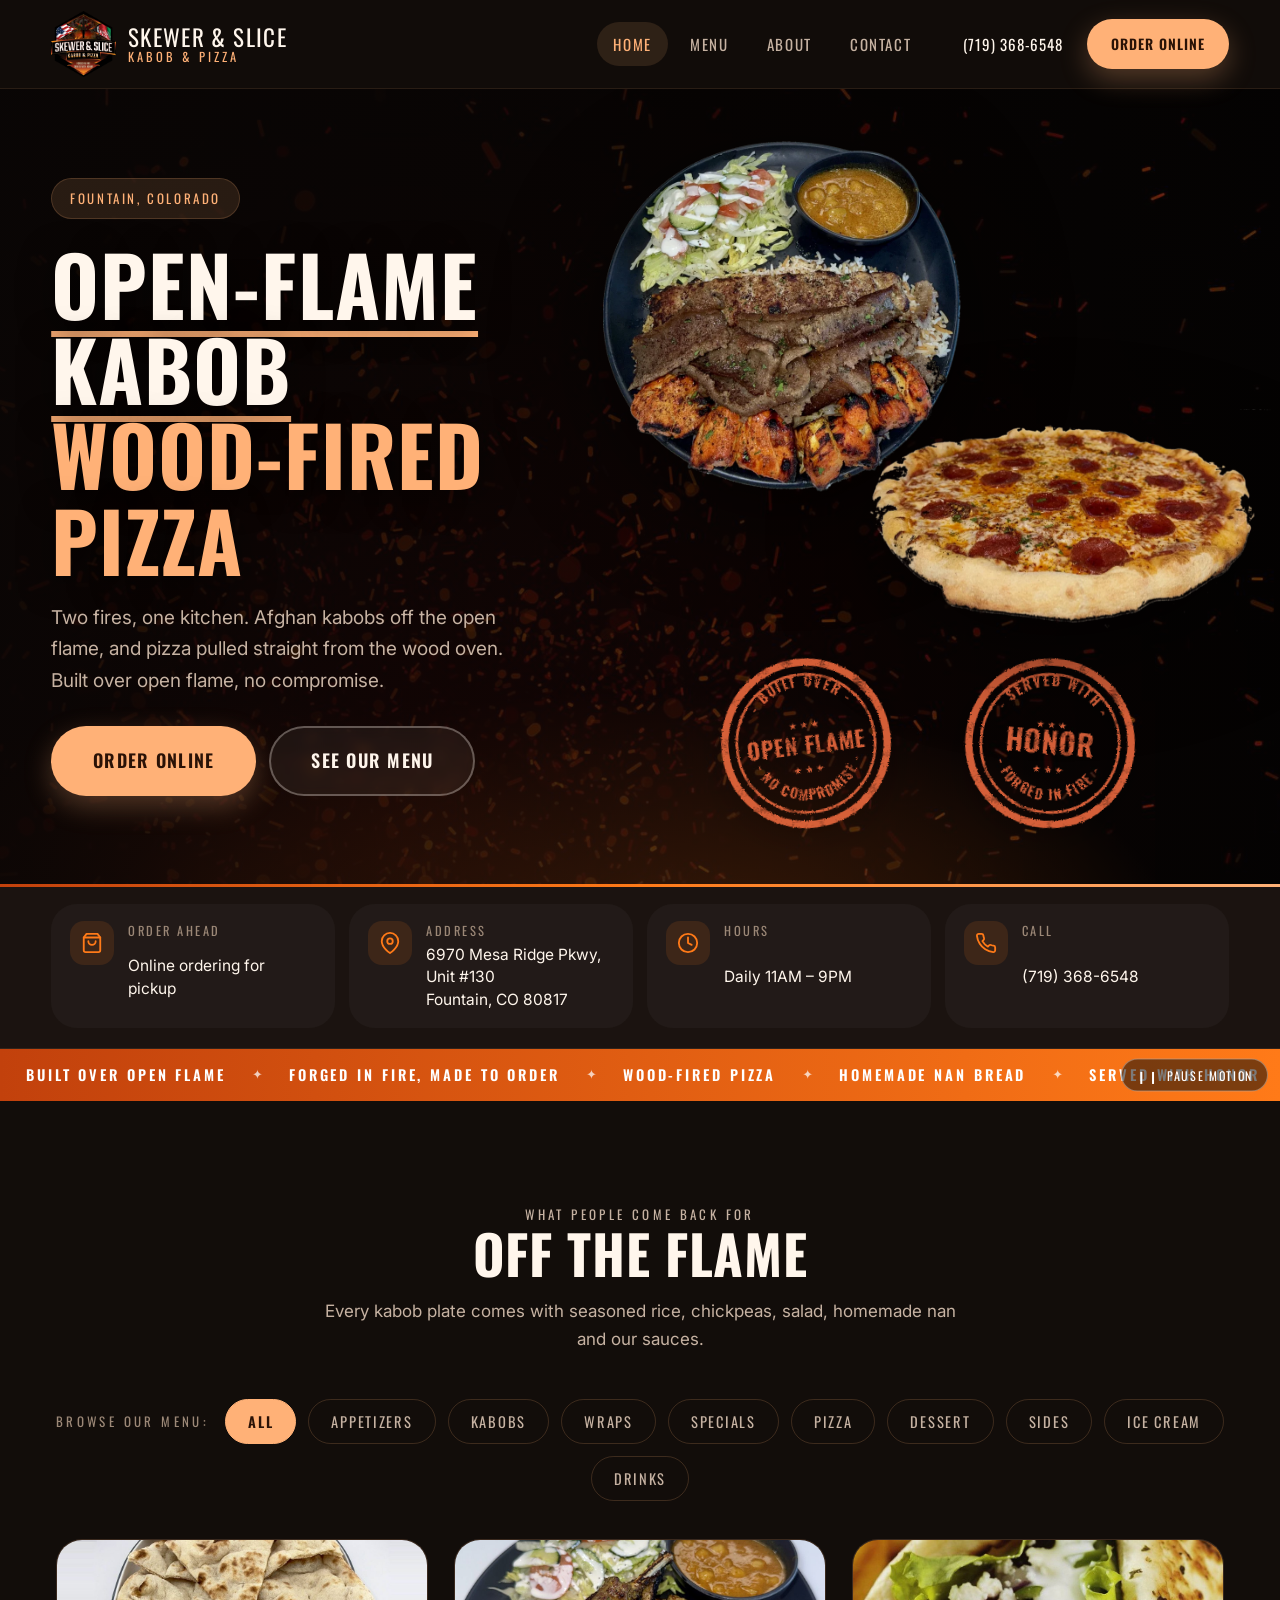
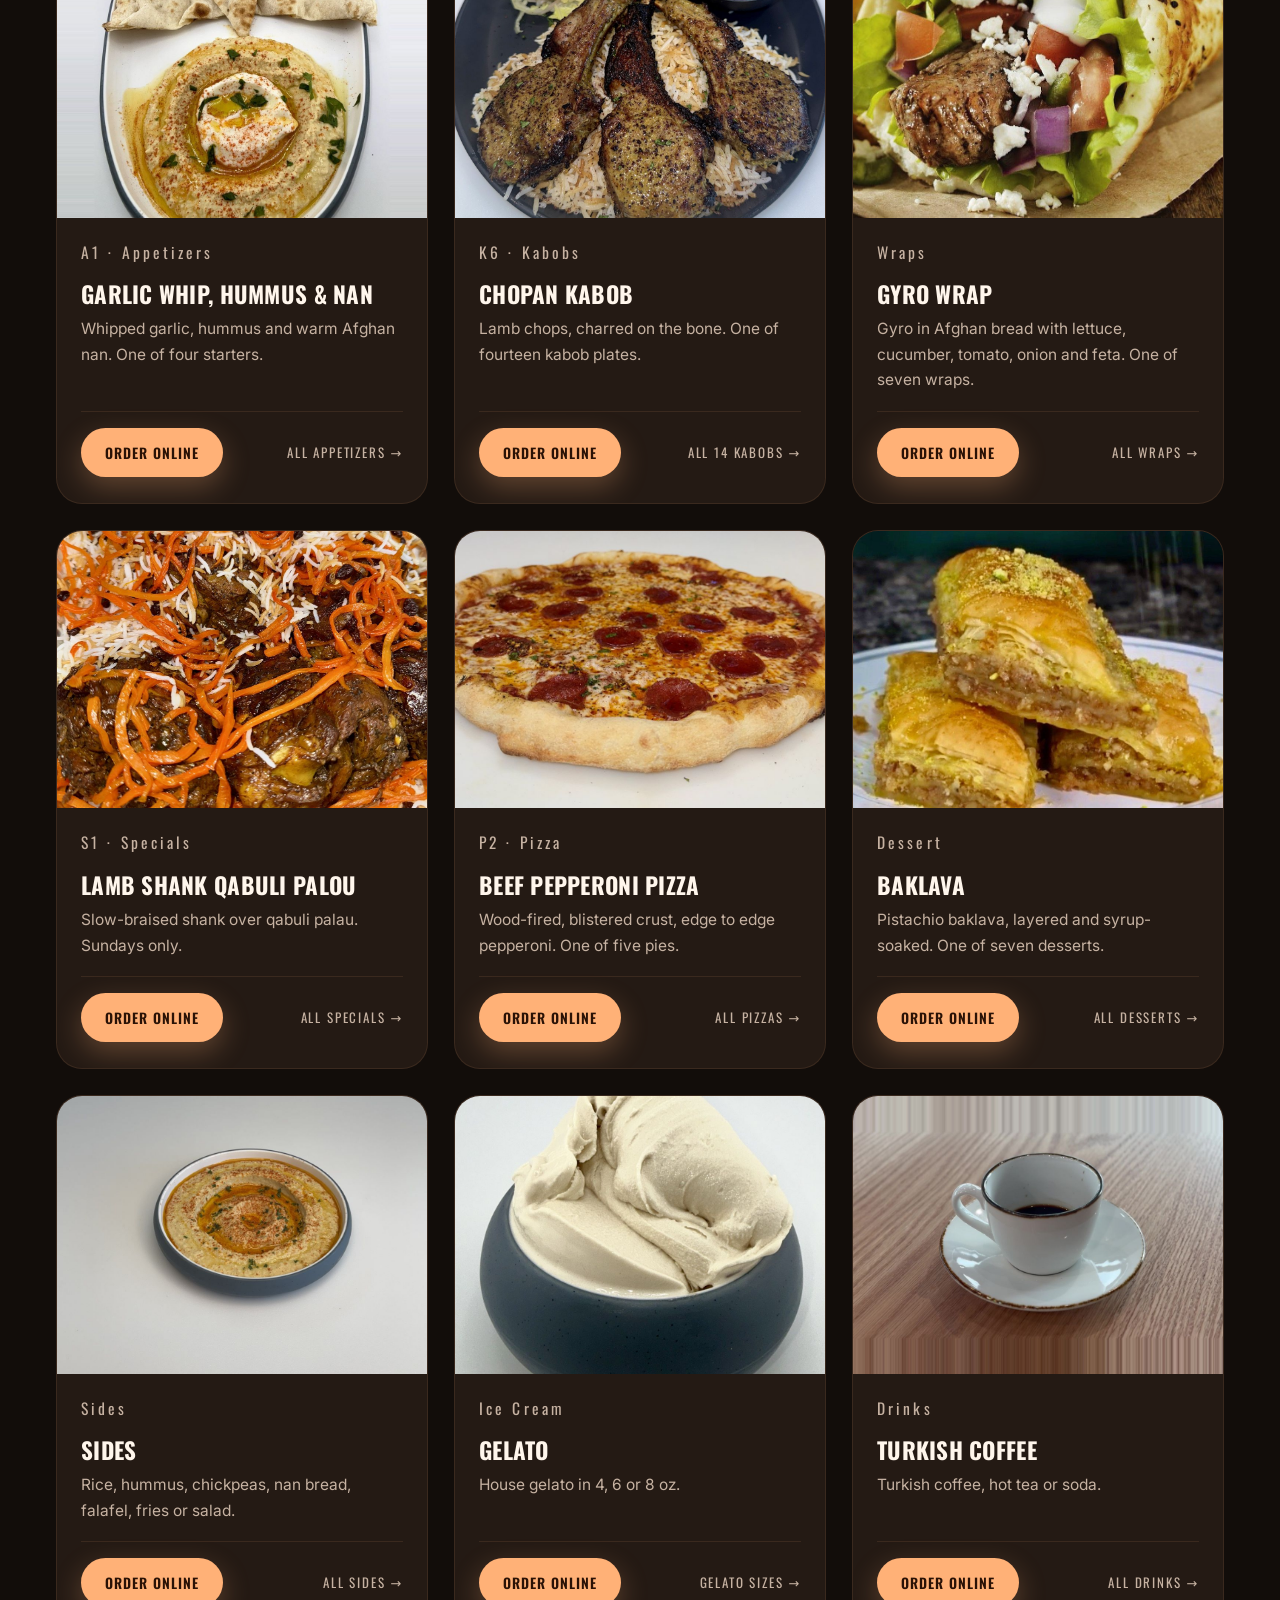
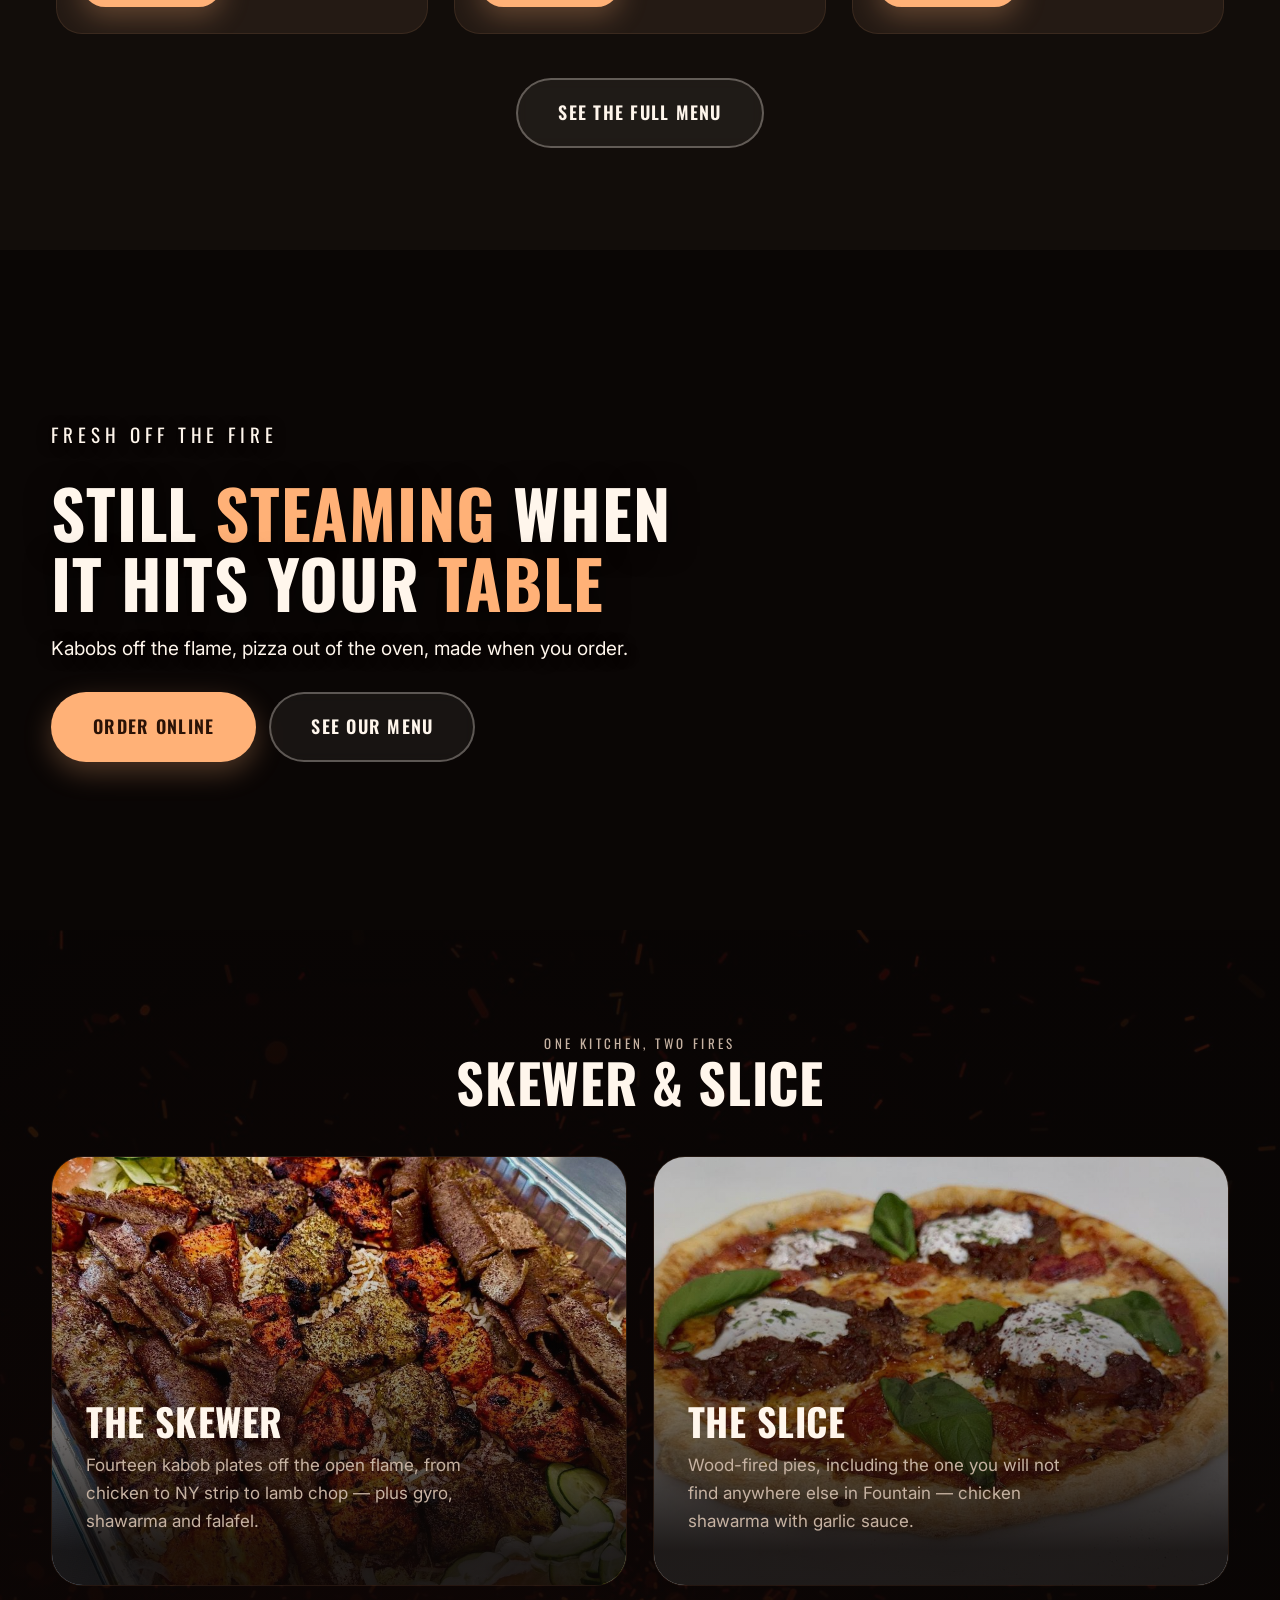
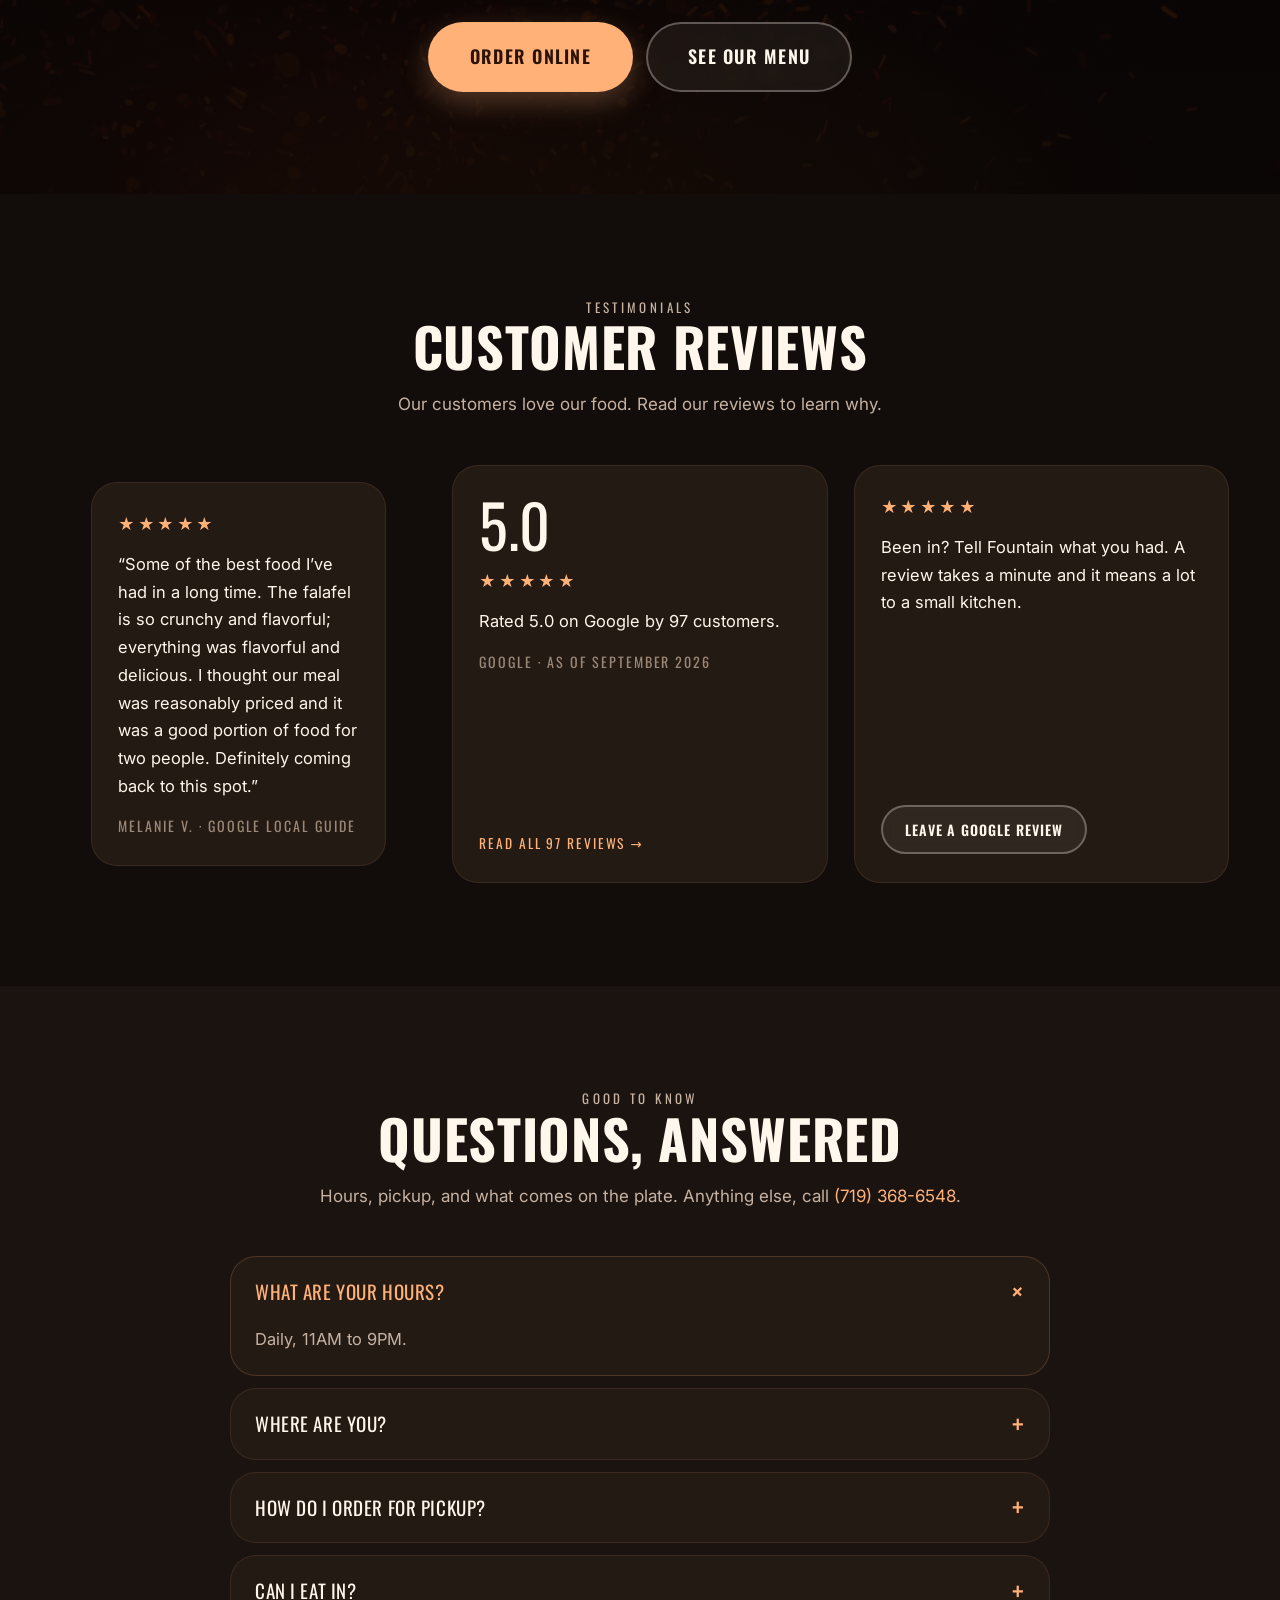
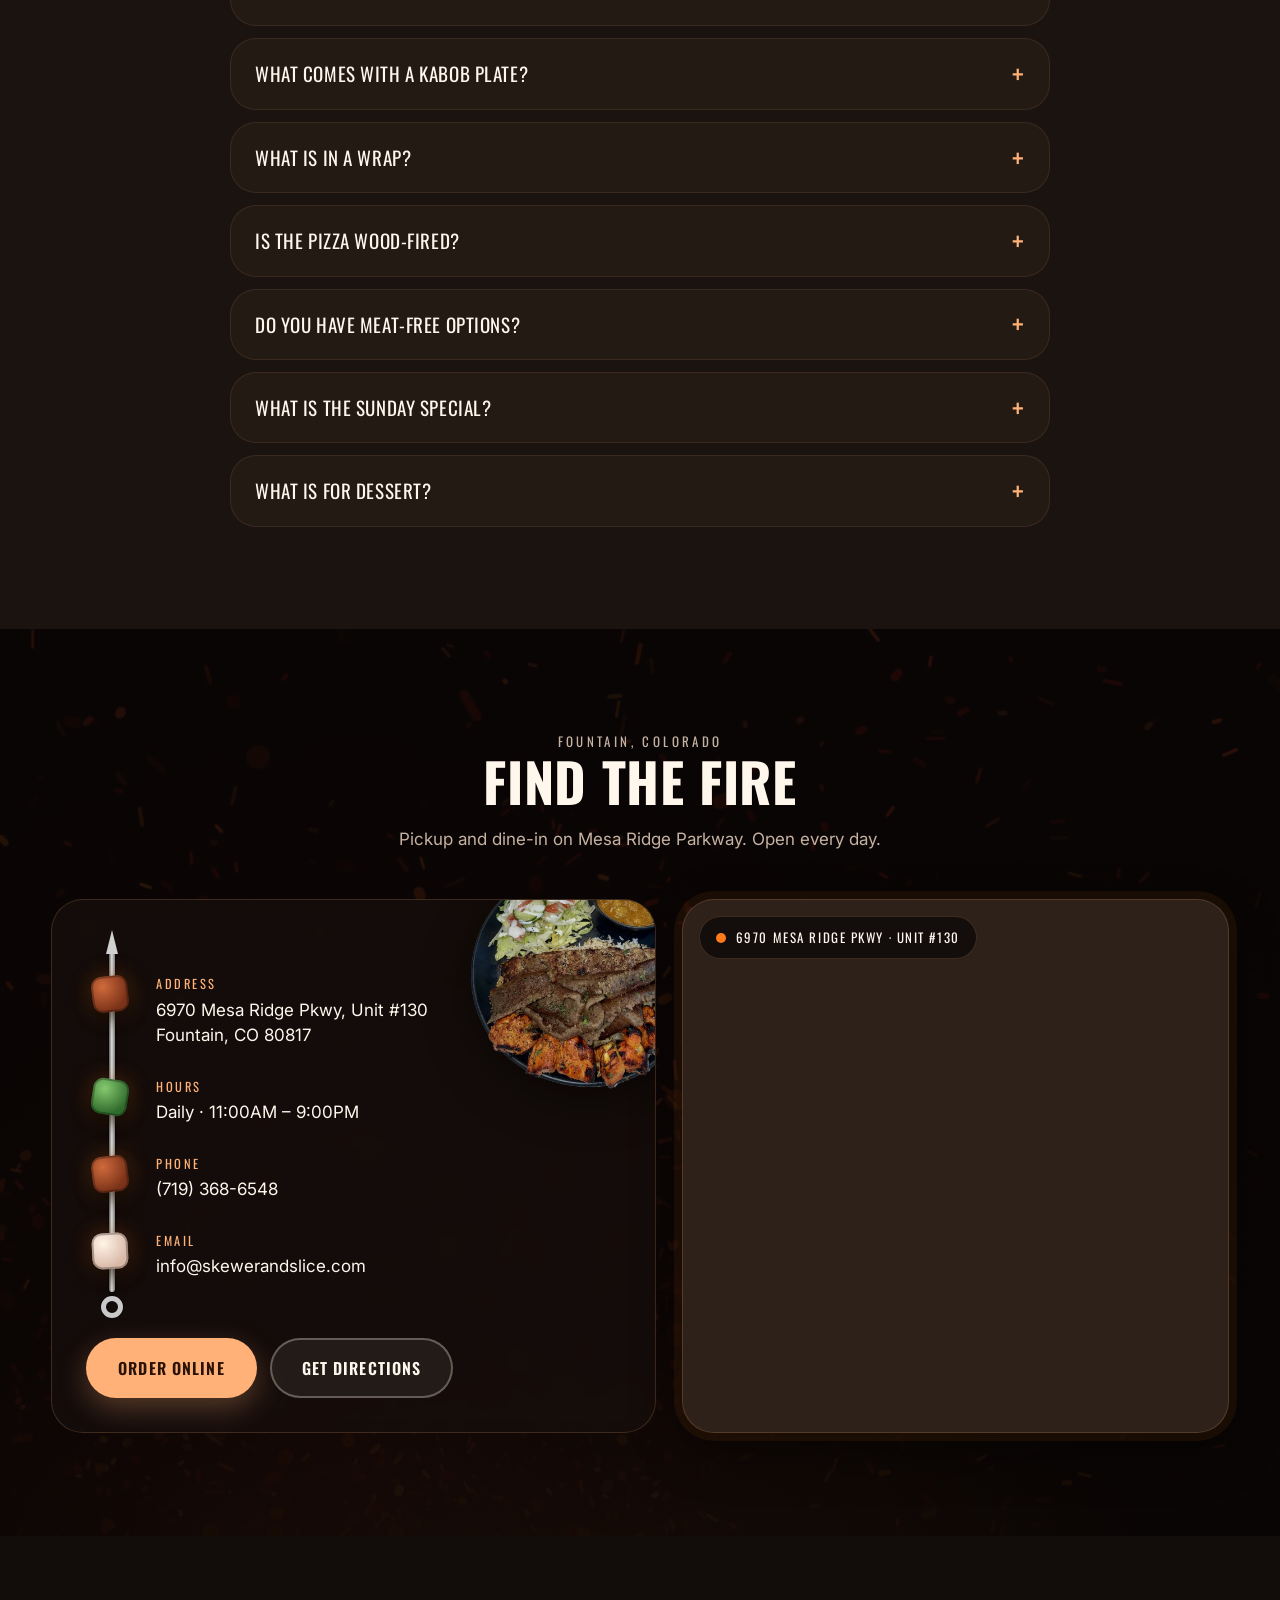
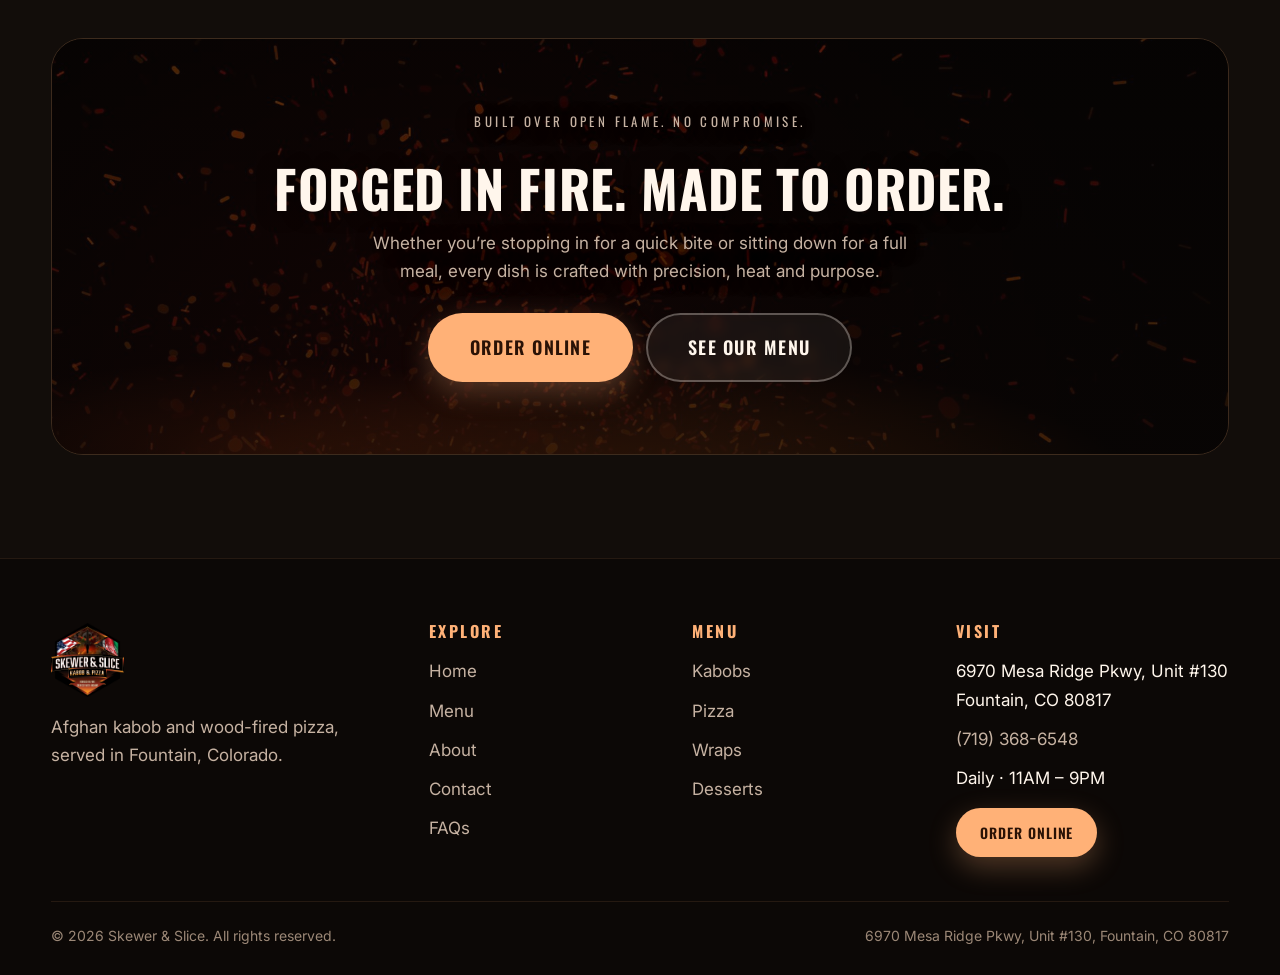
==== commit 31bec629: "Reviews: real Google rating card and leave-a-review card replace the placeholders The live site has " ====
--- a/mockup/index.html
+++ b/mockup/index.html
@@ -436,25 +436,20 @@
           <p class="review__who">Melanie V. · Google Local Guide</p>
         </blockquote>
 
-        <!-- PLACEHOLDER — do not publish until replaced with a real Google review. -->
-        <blockquote class="review reveal" data-placeholder="true">
-          <div class="review__stars" aria-label="5 out of 5 stars">★★★★★</div>
-          <p class="review__text">
-            [PLACEHOLDER — paste a real Google review here before this page goes live.
-            Nothing in this slot has been written for you, on purpose.]
-          </p>
-          <p class="review__who">Reviewer name · Google</p>
-        </blockquote>
-
-        <!-- PLACEHOLDER — do not publish until replaced with a real Google review. -->
-        <blockquote class="review reveal" data-placeholder="true">
-          <div class="review__stars" aria-label="5 out of 5 stars">★★★★★</div>
-          <p class="review__text">
-            [PLACEHOLDER — paste a real Google review here before this page goes live.
-            Nothing in this slot has been written for you, on purpose.]
-          </p>
-          <p class="review__who">Reviewer name · Google</p>
-        </blockquote>
+        <!-- Real Google rating, checked 21 Sep 2026: 5.0 from 97 reviews. No invented reviews. -->
+        <div class="review review--rating reveal">
+          <div class="review__score" aria-label="Rated 5.0 out of 5 on Google">5.0</div>
+          <div class="review__stars" aria-hidden="true">&#9733;&#9733;&#9733;&#9733;&#9733;</div>
+          <p class="review__text">Rated 5.0 on Google by 97 customers.</p>
+          <p class="review__who">Google &middot; as of September 2026</p>
+          <a class="review__link" href="https://maps.google.com/?cid=11787907055377612347" target="_blank" rel="noopener">Read all 97 reviews &rarr;</a>
+        </div>
+
+        <div class="review review--cta reveal">
+          <div class="review__stars" aria-hidden="true">&#9733;&#9733;&#9733;&#9733;&#9733;</div>
+          <p class="review__text">Been in? Tell Fountain what you had. A review takes a minute and it means a lot to a small kitchen.</p>
+          <a class="btn btn-ghost btn-sm" href="https://maps.google.com/?cid=11787907055377612347" target="_blank" rel="noopener" data-write-review>Leave a Google review</a>
+        </div>
       </div>
     </div>
   </section>
--- a/mockup/assets/styles.css
+++ b/mockup/assets/styles.css
@@ -605,6 +605,14 @@
   font-family:var(--font-display); font-size:14px; letter-spacing:.14em;
   text-transform:uppercase; color:var(--muted-2); margin:0;
 }
+/* the real Google rating, and an invitation to add to it */
+.review__score{ font-family:var(--font-display); font-size:60px; line-height:1; color:var(--cream); }
+.review__link{
+  margin-top:auto; font-family:var(--font-display); font-size:13.5px;
+  letter-spacing:.14em; text-transform:uppercase; color:var(--peach);
+}
+.review__link:hover{ text-decoration:underline; text-underline-offset:4px; }
+.review--cta .btn{ align-self:flex-start; margin-top:auto; }
 
 /* visit / info */
 .visit{ display:grid; grid-template-columns:1fr 1fr; gap:26px; align-items:stretch; }
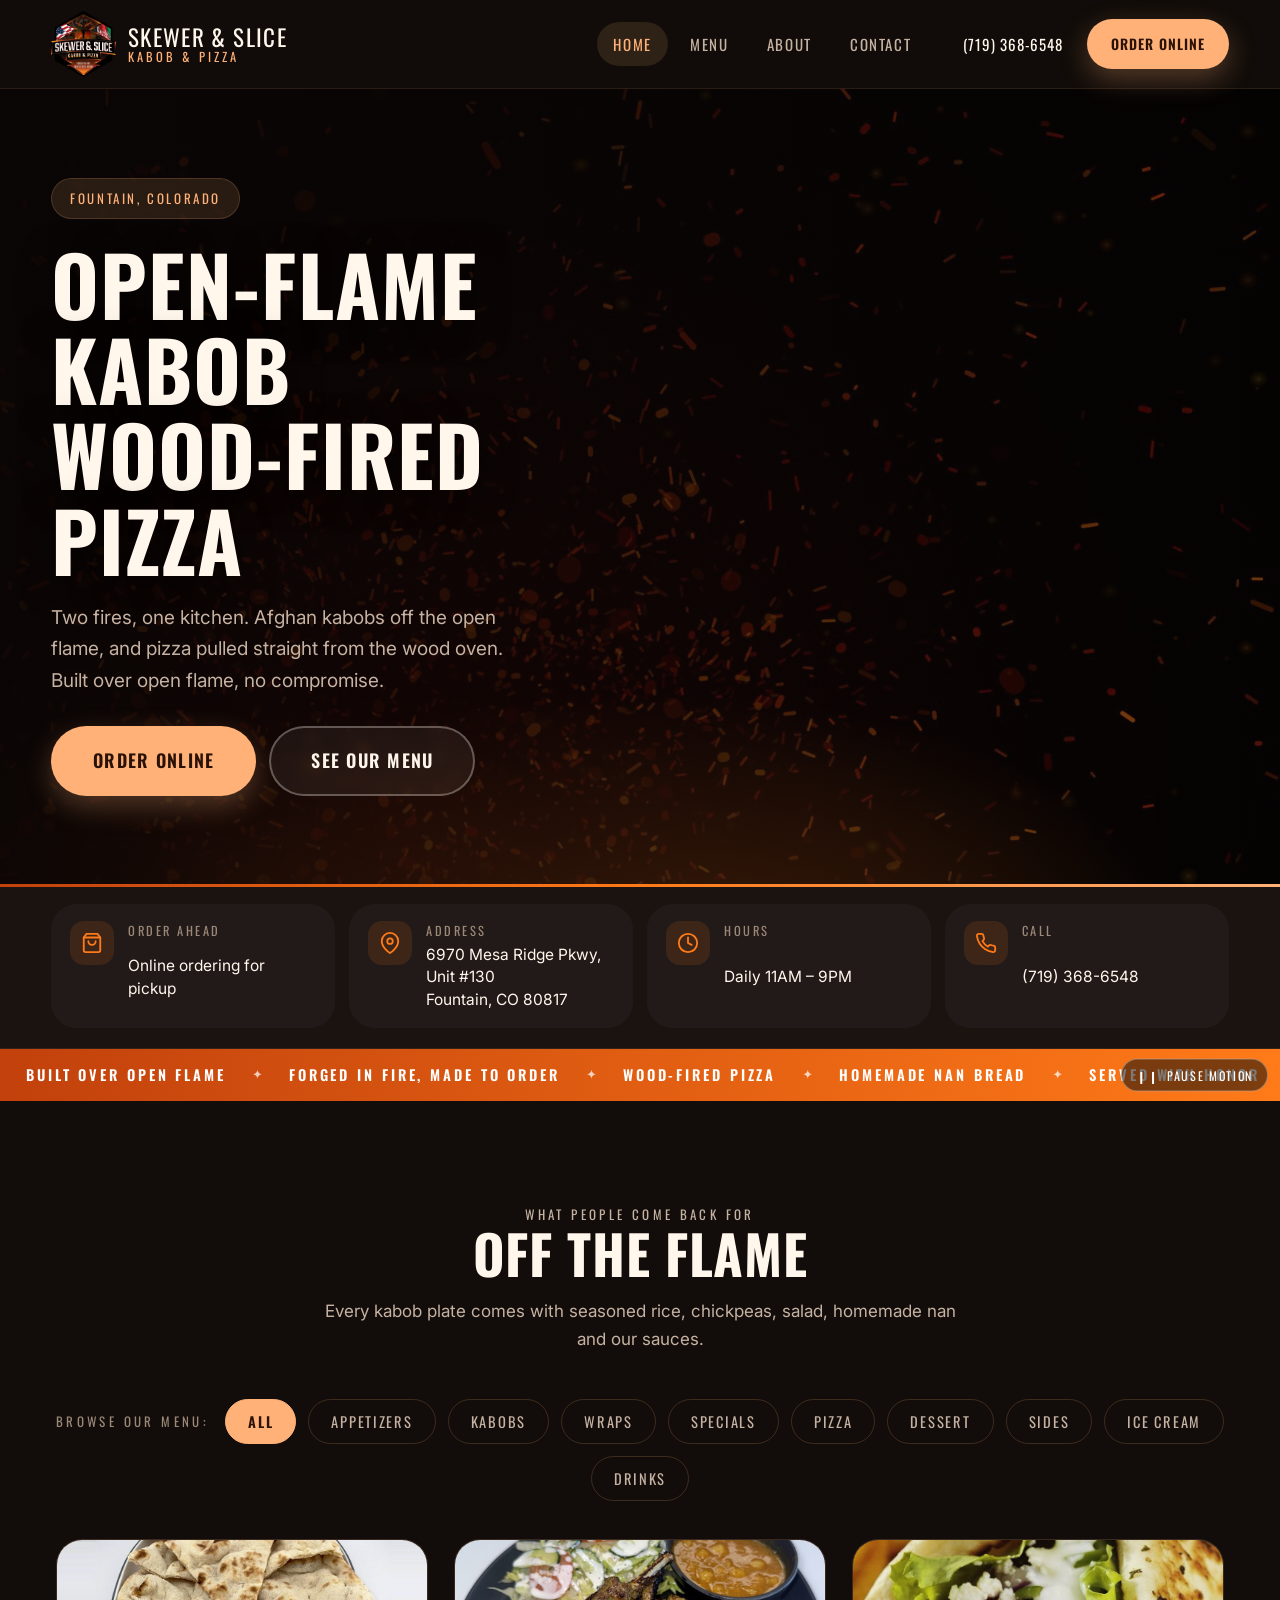
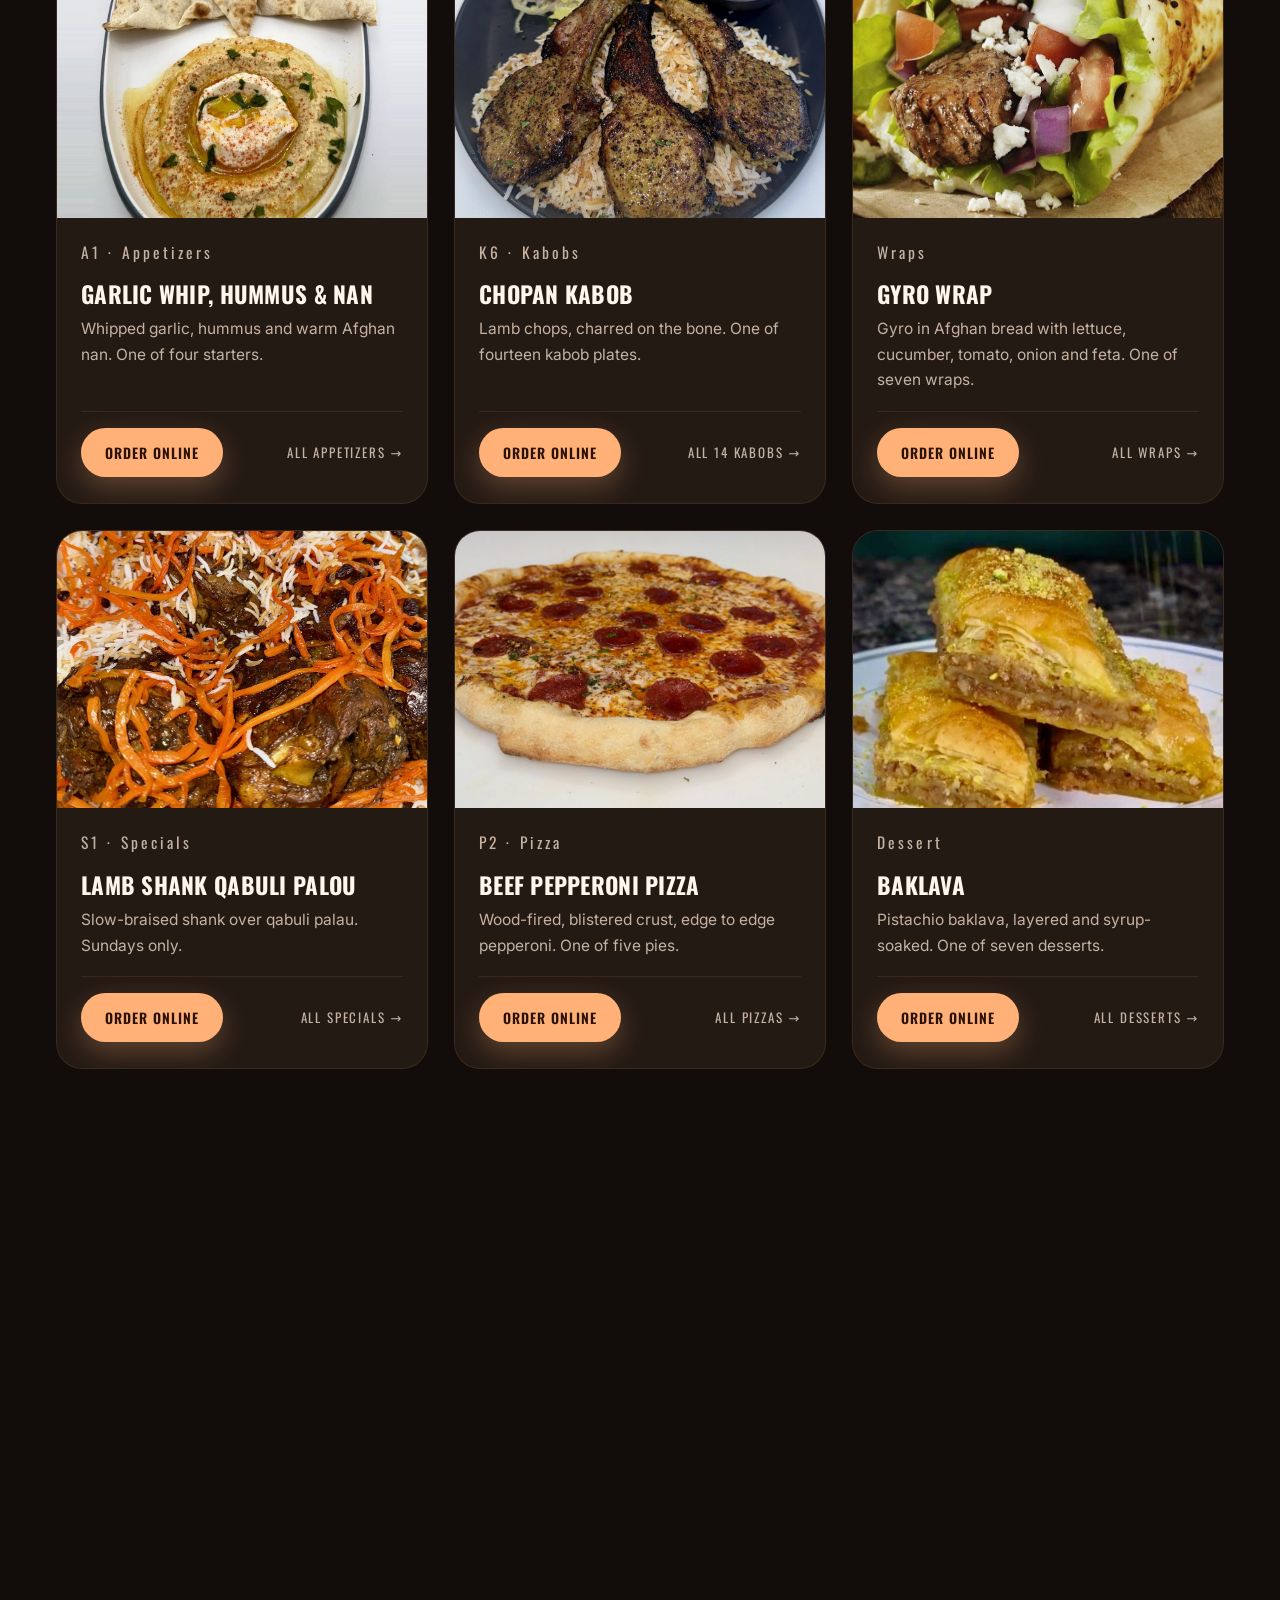
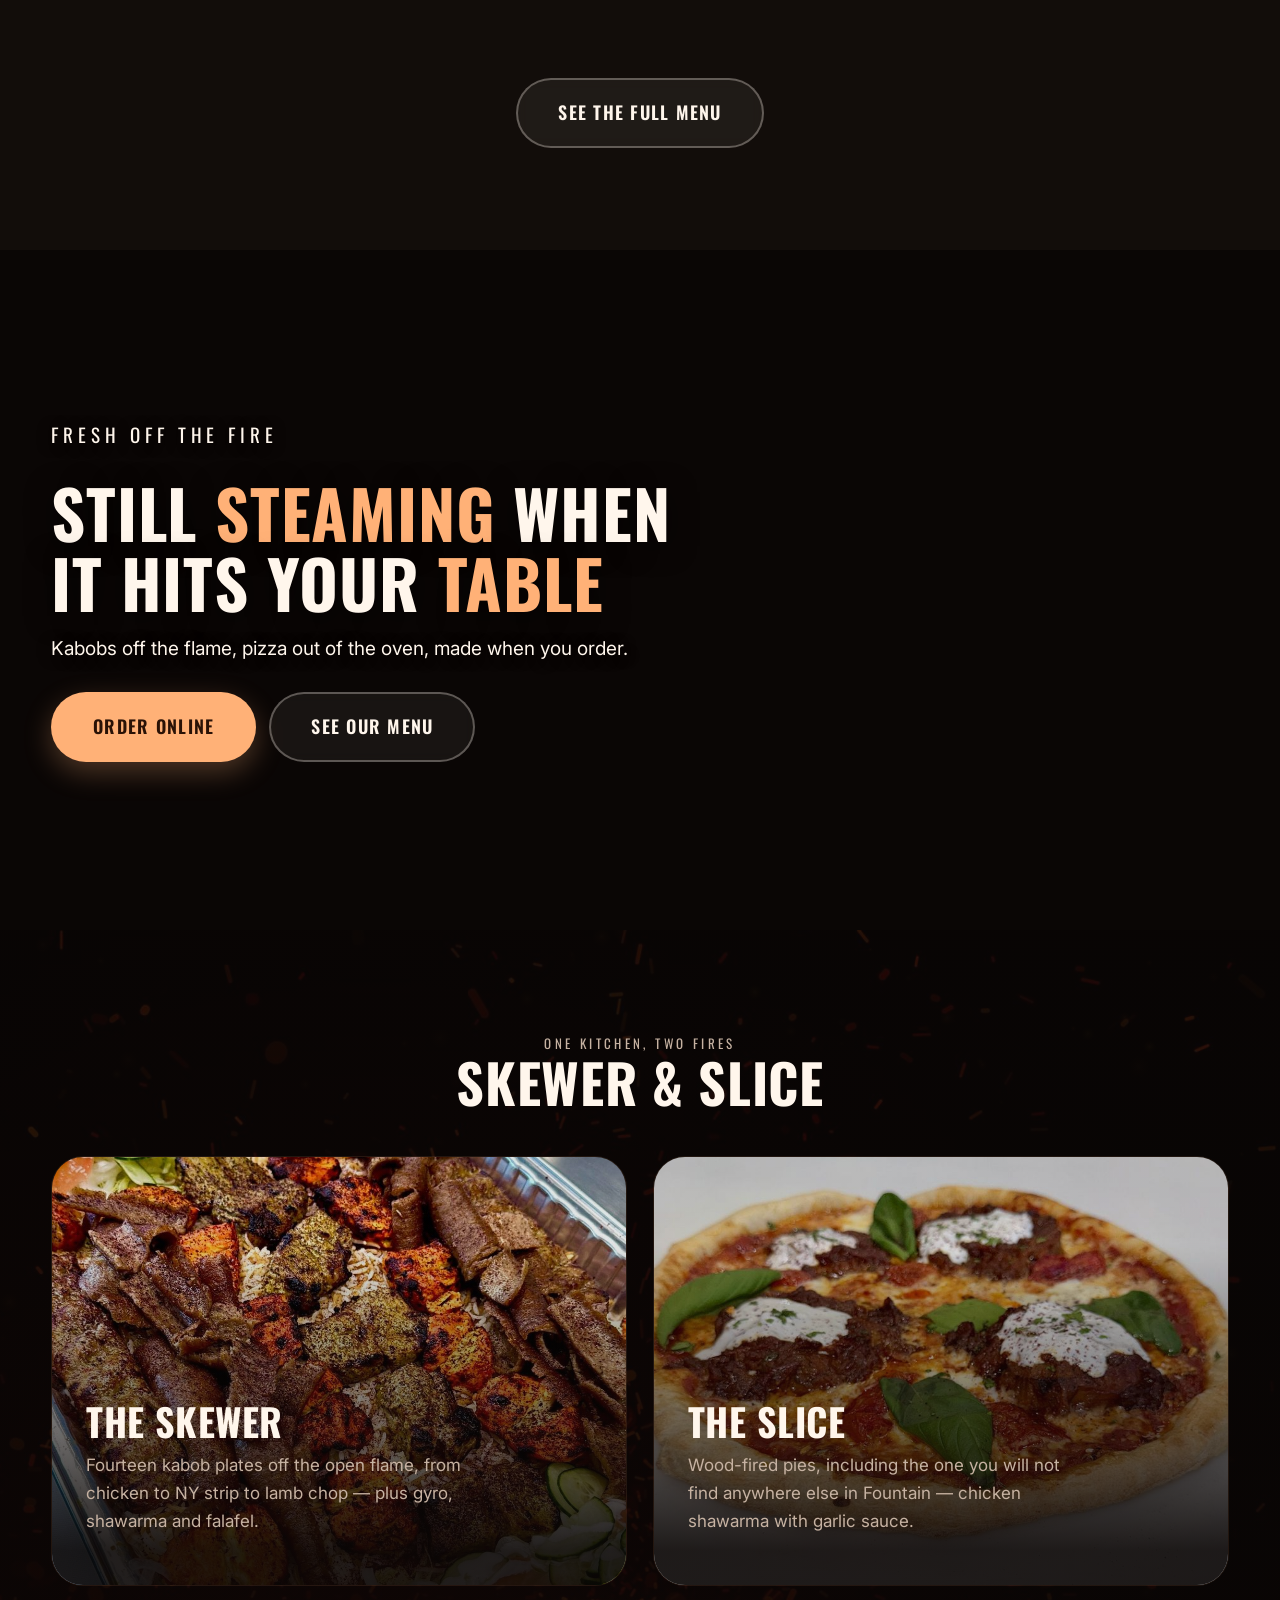
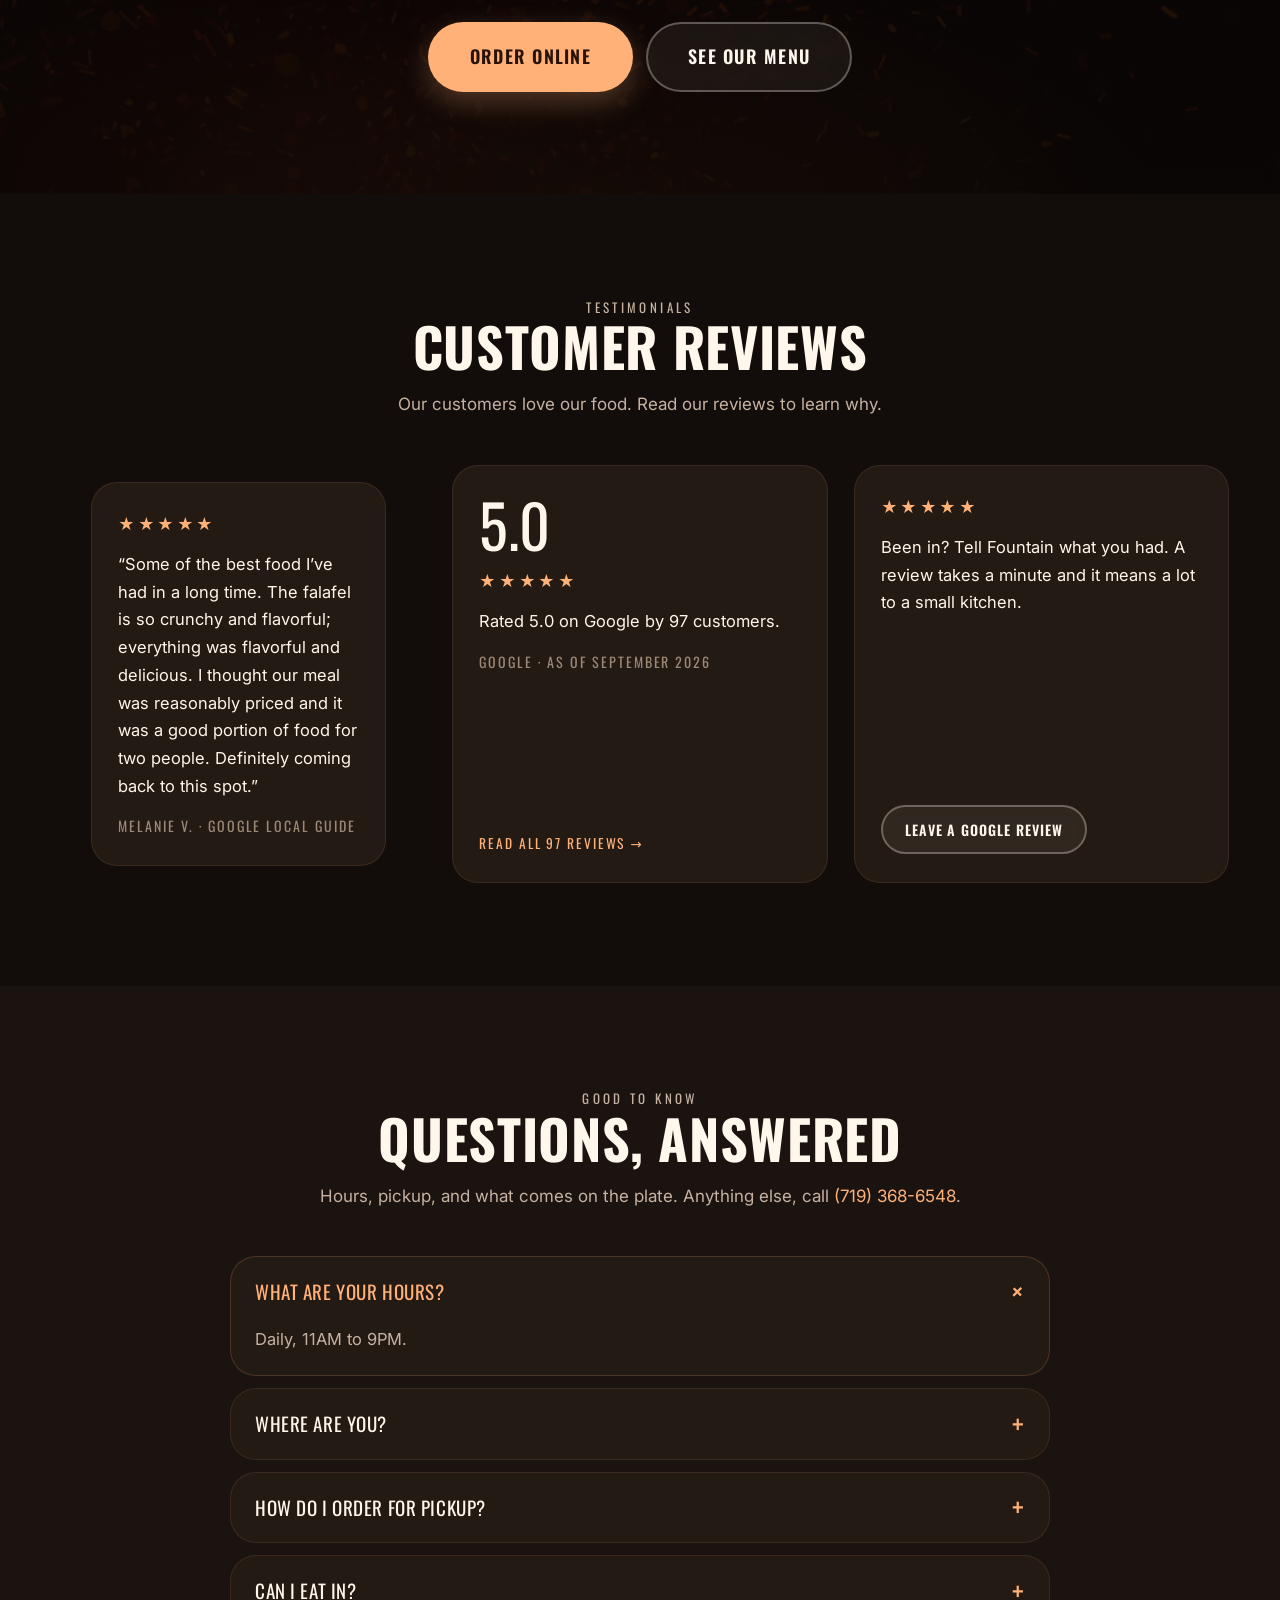
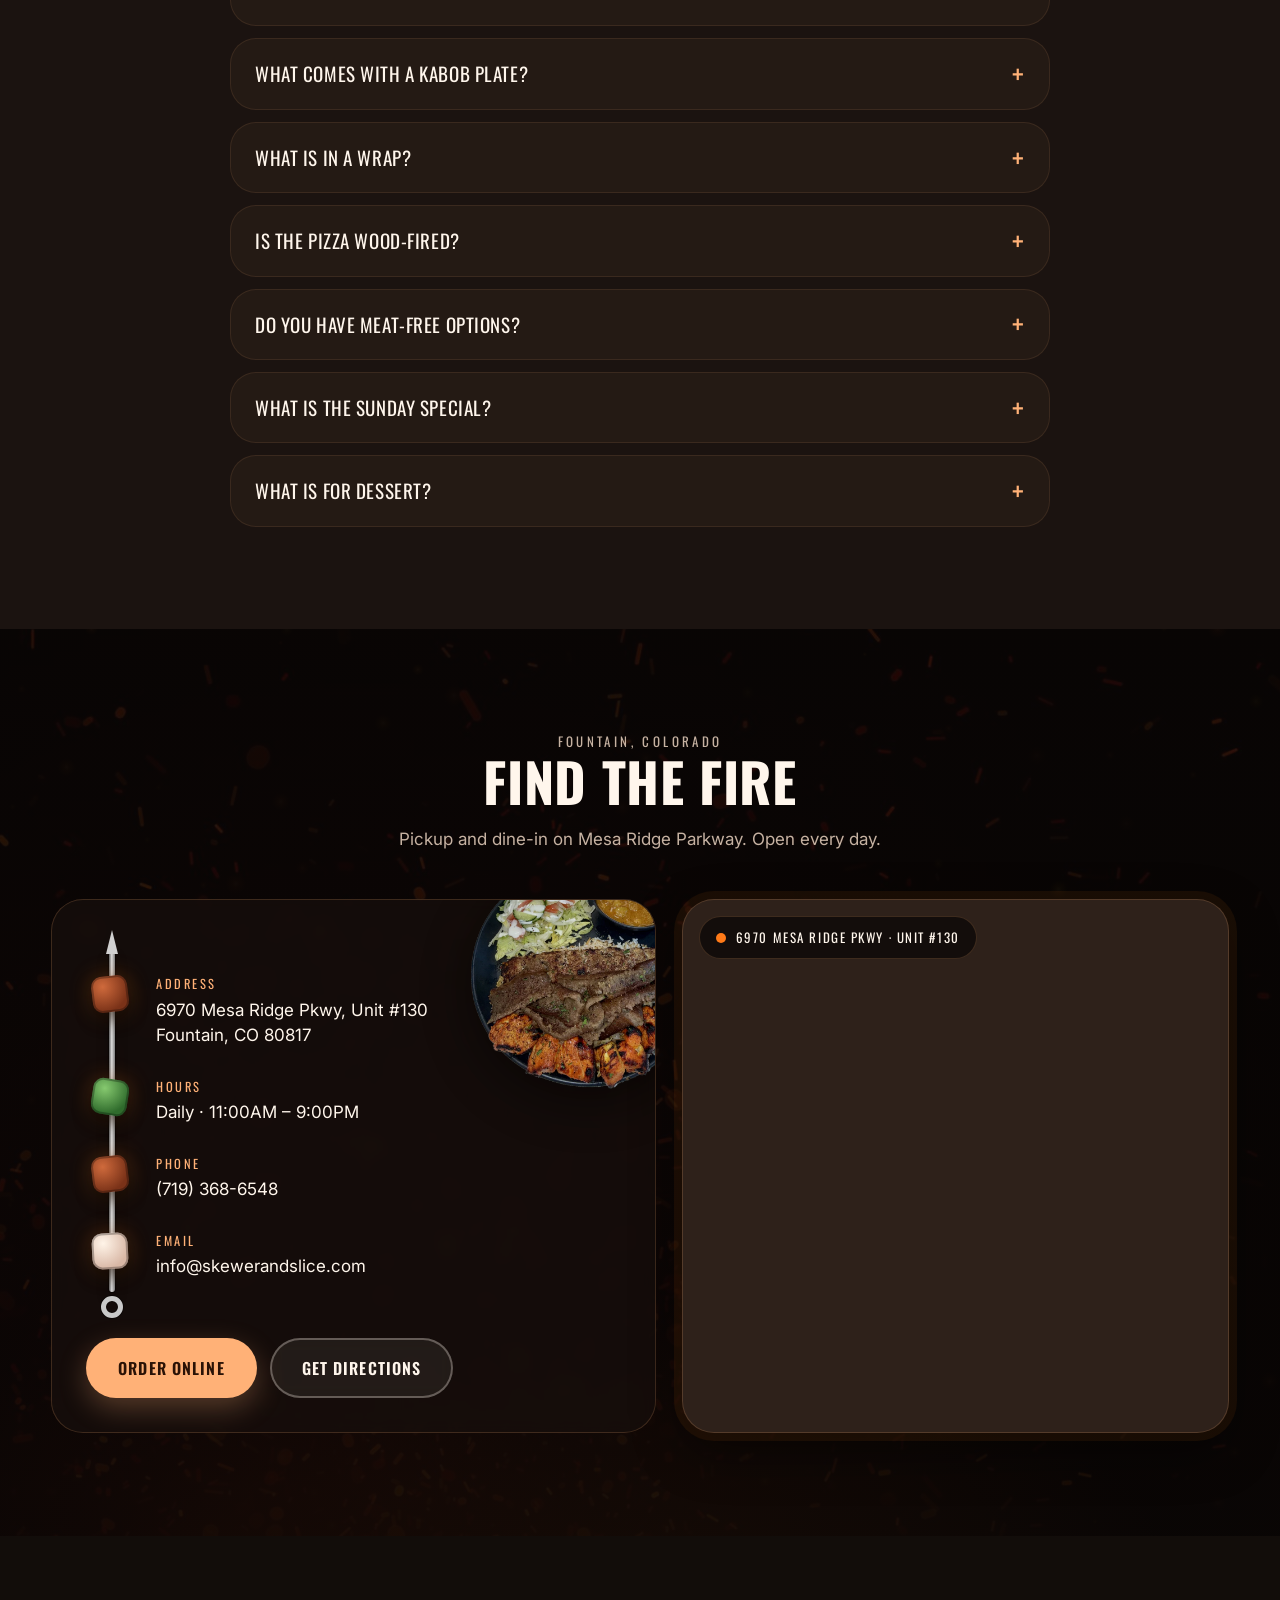
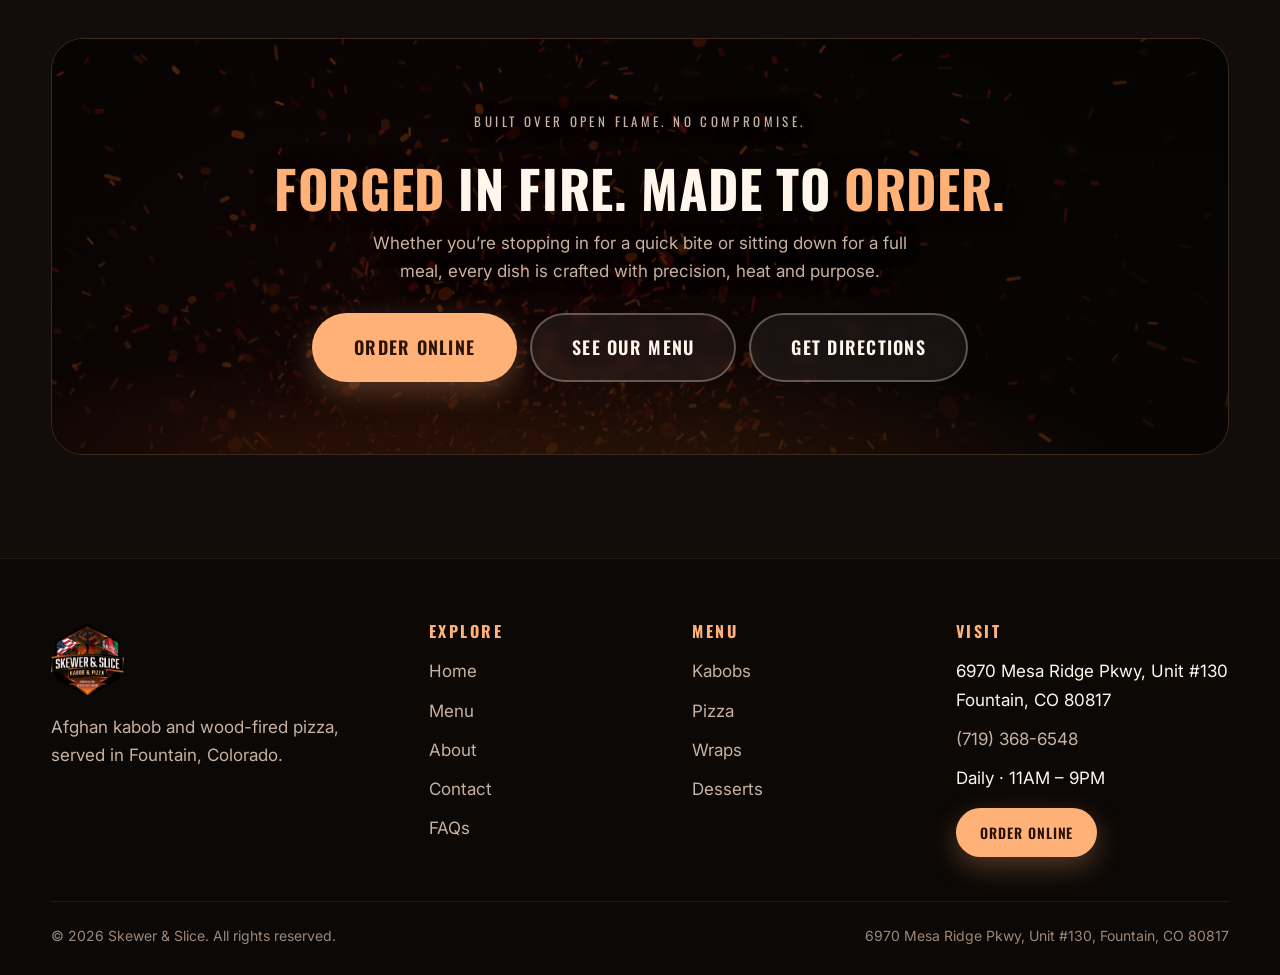
==== commit 3ac7eaa1: "Order band: "Forged" and "Order." warm to orange; add Get Directions Co-Authored-By: Claude Fable 5." ====
--- a/mockup/index.html
+++ b/mockup/index.html
@@ -10,7 +10,7 @@
 <link rel="preconnect" href="https://fonts.gstatic.com" crossorigin>
 <link href="https://fonts.googleapis.com/css2?family=Oswald:wght@400;500;600;700&family=Inter:wght@400;500;600;700&display=swap" rel="stylesheet">
 <link rel="stylesheet" href="assets/styles.css">
-<noscript><style>.hero__food{opacity:1}.hero h1 em{color:var(--peach)}.hero h1 .u{text-decoration-color:var(--peach)}.stamp{opacity:1;transform:translateX(-50%) rotate(var(--tilt))}.steam__video{opacity:1}.reveal{opacity:1;transform:none}.steam h2 em{color:var(--peach)}</style></noscript>
+<noscript><style>.hero__food{opacity:1}.hero h1 em{color:var(--peach)}.hero h1 .u{text-decoration-color:var(--peach)}.stamp{opacity:1;transform:translateX(-50%) rotate(var(--tilt))}.steam__video{opacity:1}.reveal{opacity:1;transform:none}.steam h2 em{color:var(--peach)}.band h2 em{color:var(--peach)}</style></noscript>
 </head>
 <body>
 
@@ -579,7 +579,7 @@
         </div>
         <div class="band__inner">
           <p class="eyebrow">Built Over Open Flame. No Compromise.</p>
-          <h2>Forged In Fire. Made To Order.</h2>
+          <h2><em>Forged</em> In Fire. Made To <em>Order.</em></h2>
           <p>
             Whether you’re stopping in for a quick bite or sitting down for a full meal,
             every dish is crafted with precision, heat and purpose.
@@ -587,6 +587,7 @@
           <div class="band__actions">
             <a class="btn btn-order btn-lg" href="order.html">Order Online</a>
             <a class="btn btn-ghost btn-lg" href="menu.html">See Our Menu</a>
+            <a class="btn btn-ghost btn-lg" href="https://maps.google.com/?q=6970+Mesa+Ridge+Pkwy+Unit+130,+Fountain,+CO+80817" target="_blank" rel="noopener">Get Directions</a>
           </div>
         </div>
       </div>
--- a/mockup/assets/styles.css
+++ b/mockup/assets/styles.css
@@ -645,6 +645,11 @@
 .band h2{ font-size:clamp(30px,4.4vw,52px); margin-bottom:14px; }
 .band p{ color:var(--muted); max-width:540px; margin:0 auto 28px; }
 .band__actions{ display:flex; gap:13px; justify-content:center; flex-wrap:wrap; }
+/* "Forged" and "Order." warm from white to orange once the band scrolls in */
+.band h2 em{ font-style:normal; color:var(--cream); }
+.band.is-in h2 em{ animation:warm-up 1.2s ease forwards; }
+.band.is-in h2 em:nth-of-type(1){ animation-delay:.5s; }
+.band.is-in h2 em:nth-of-type(2){ animation-delay:1.1s; }
 
 /* --------------------------------------------------------------------------
    Steam — the client's own clip, full-bleed, copy over a dark scrim
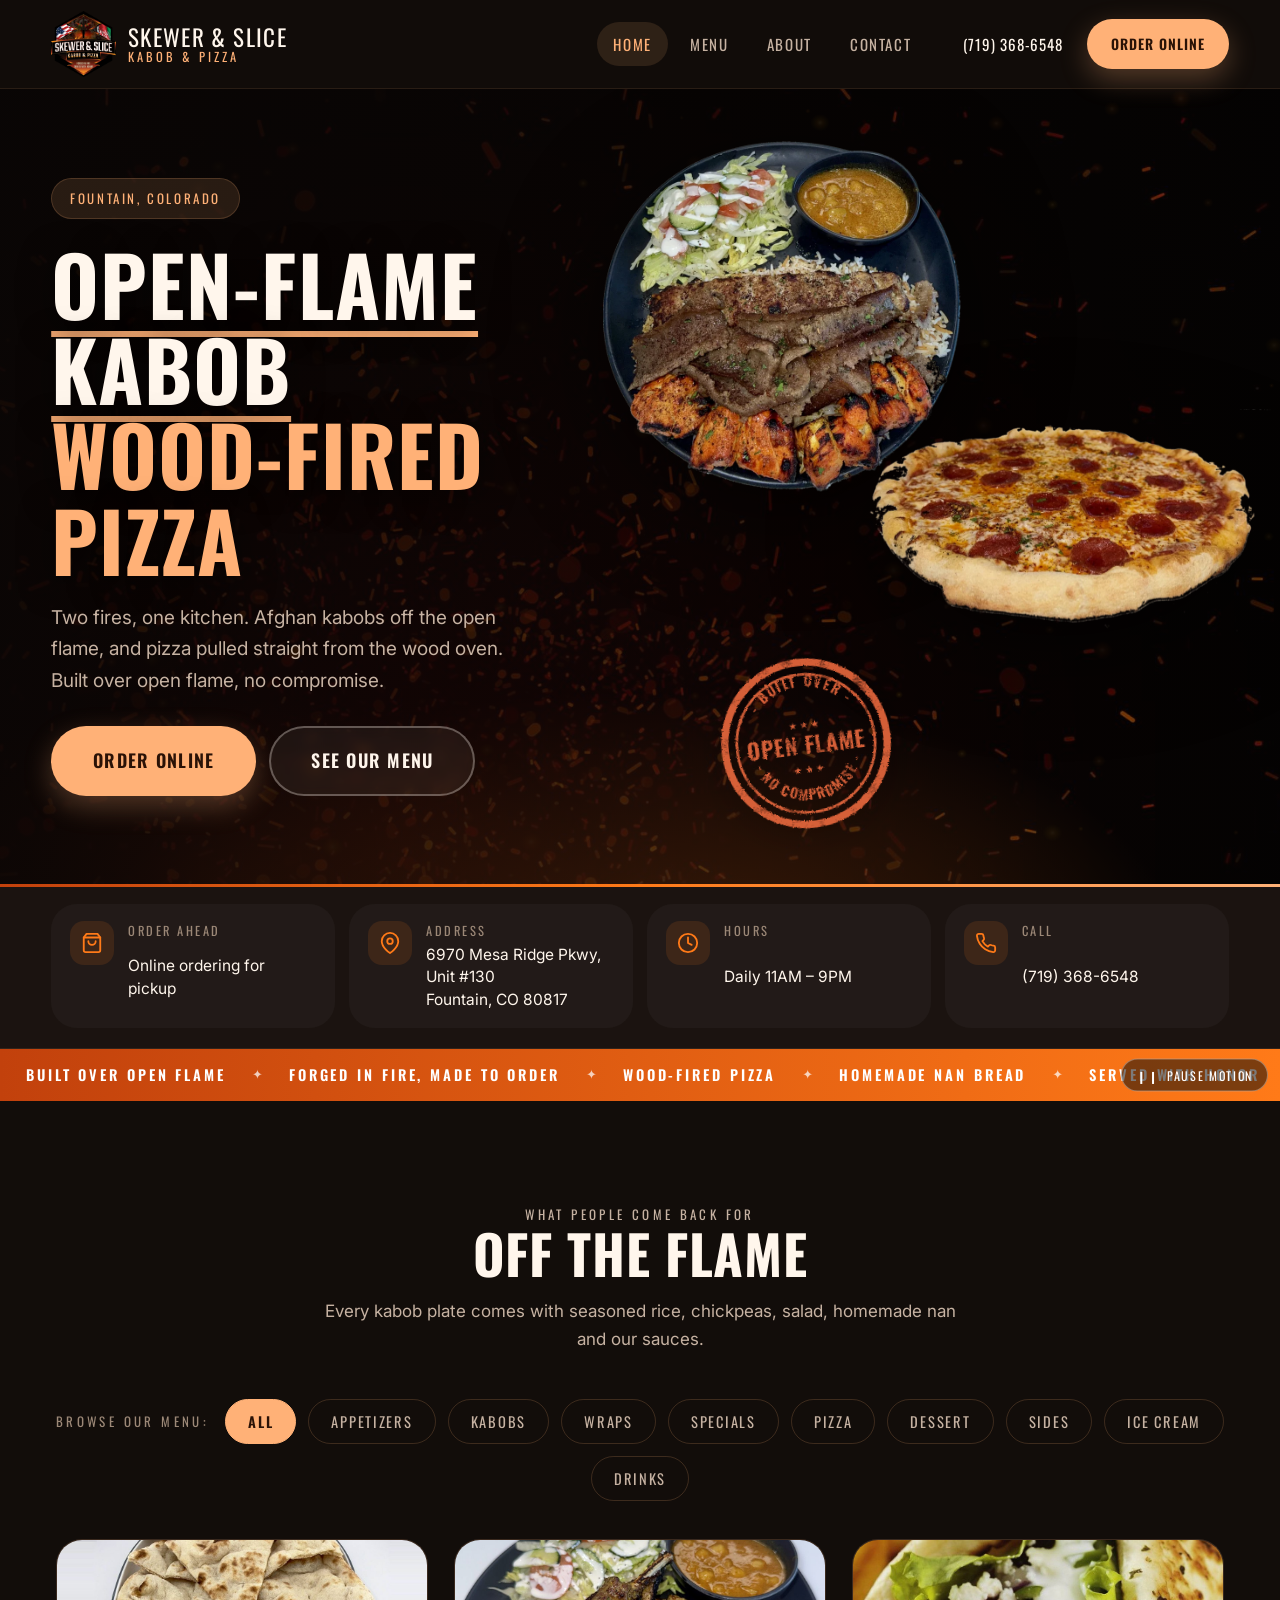
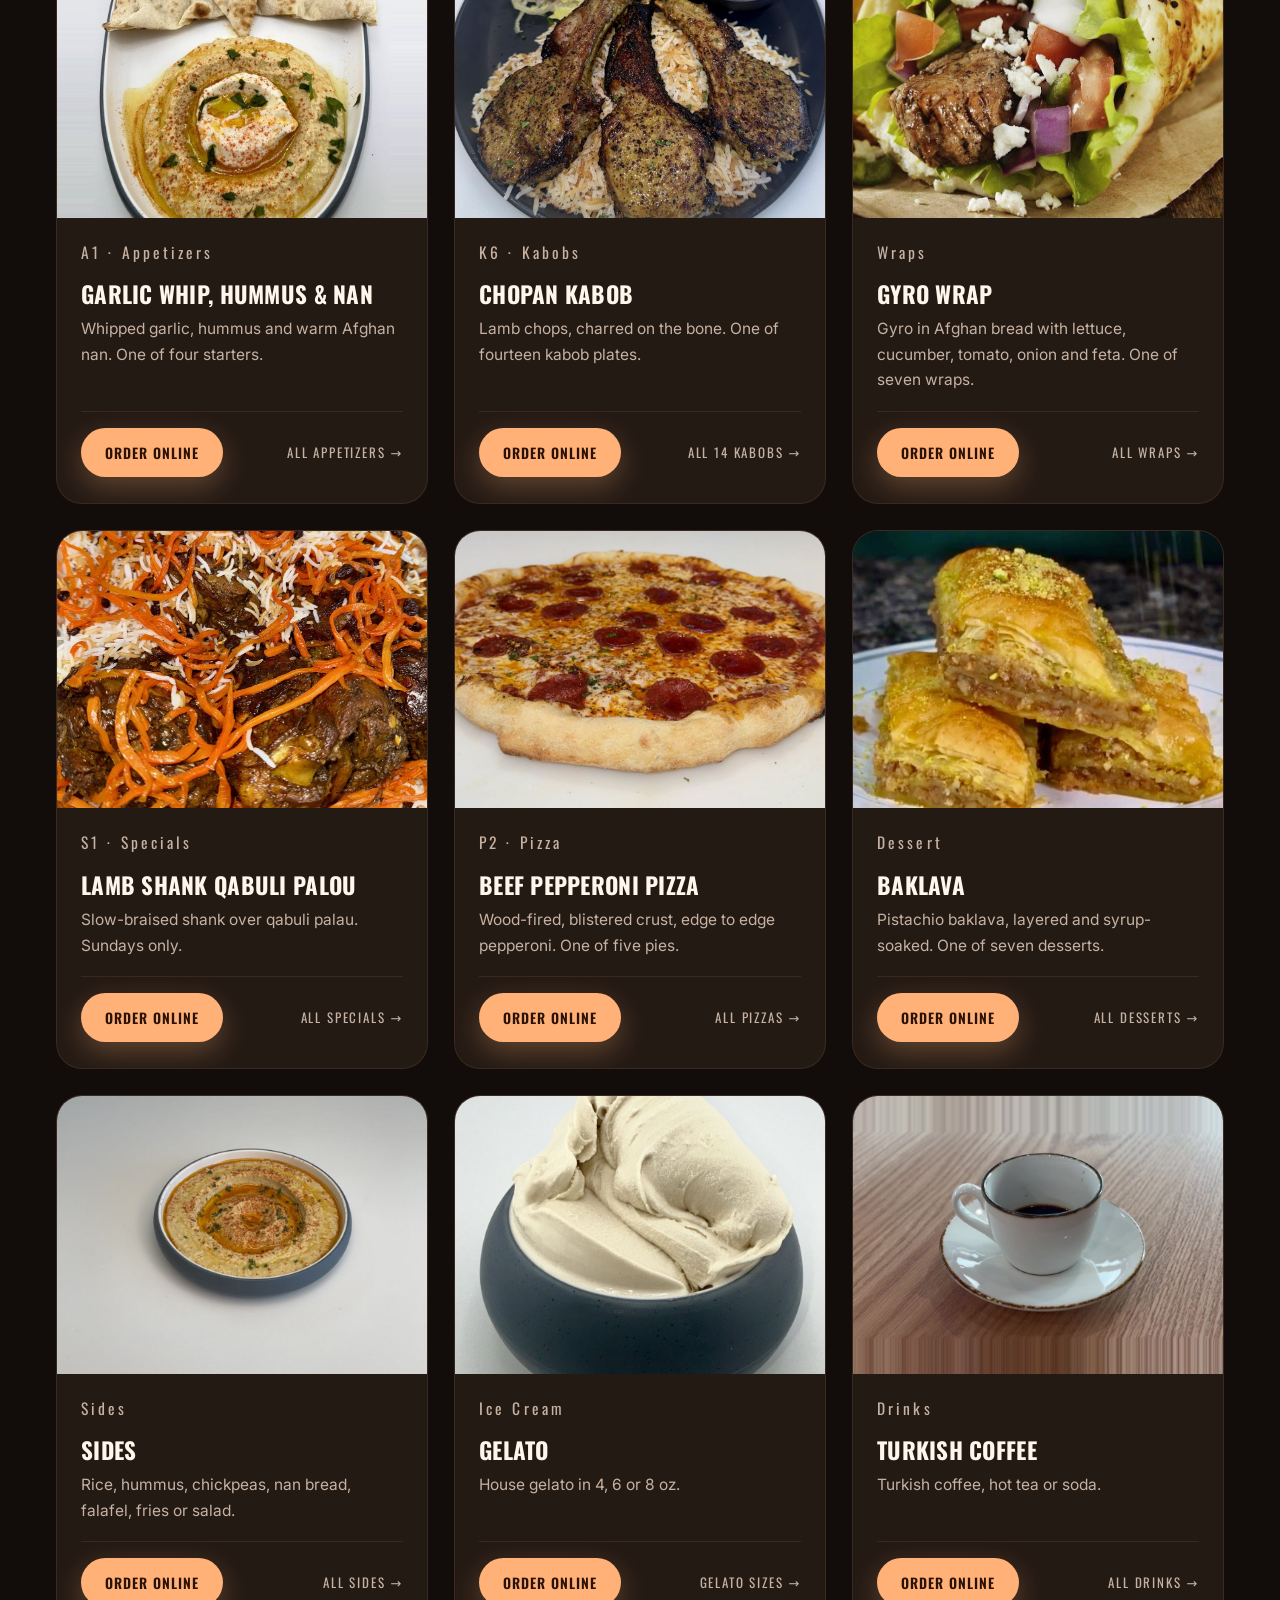
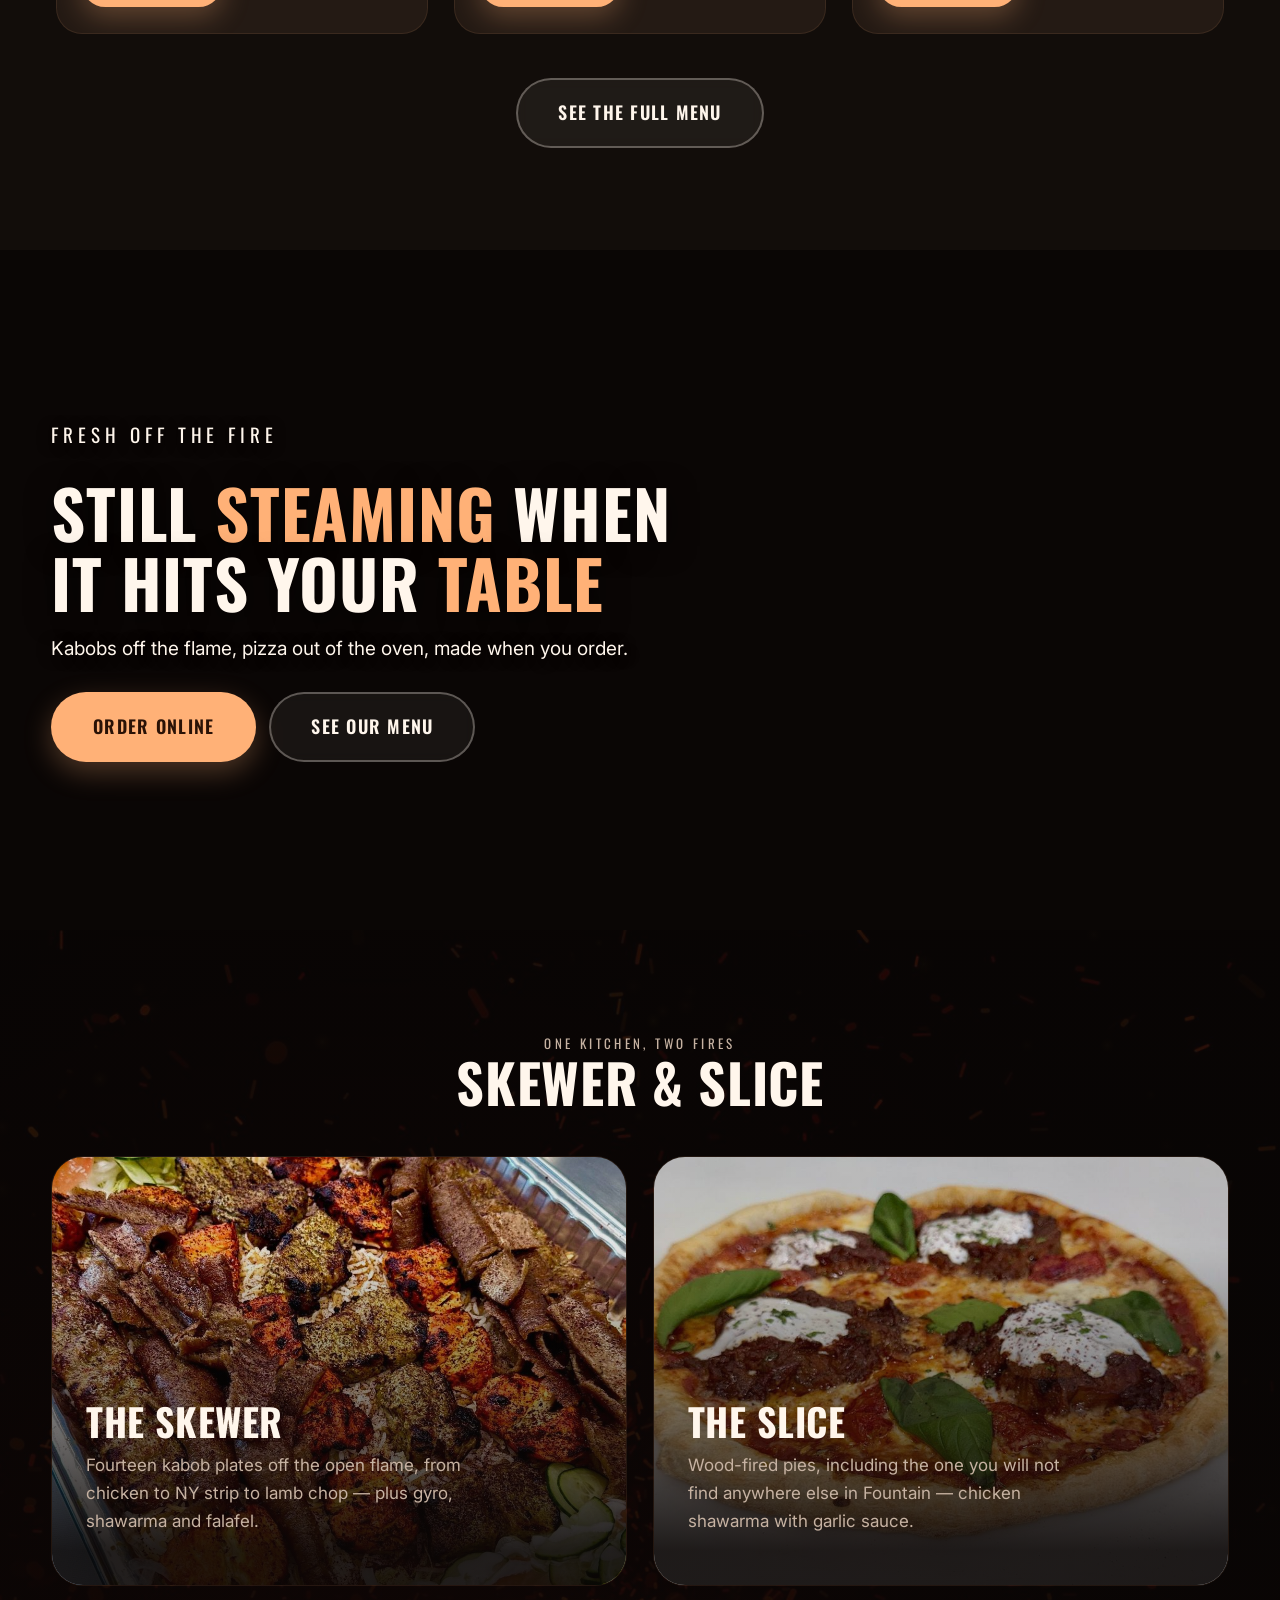
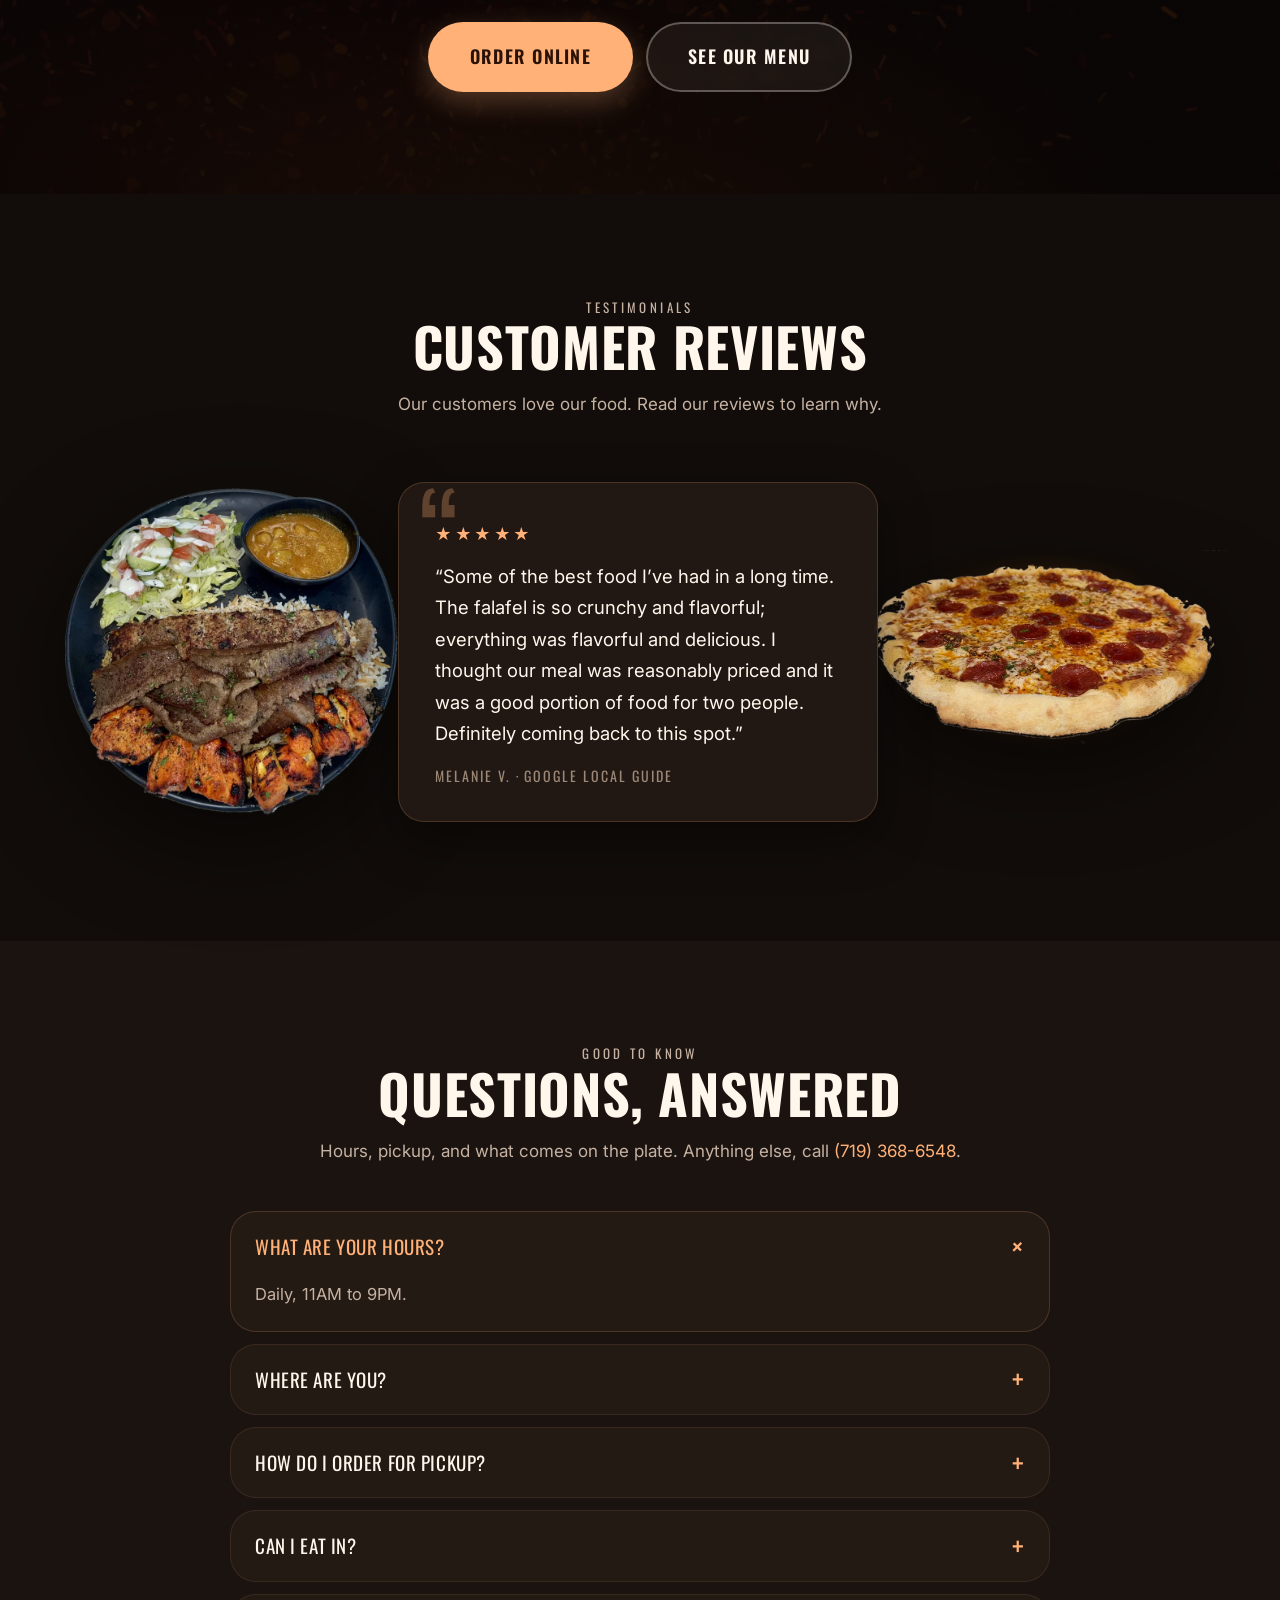
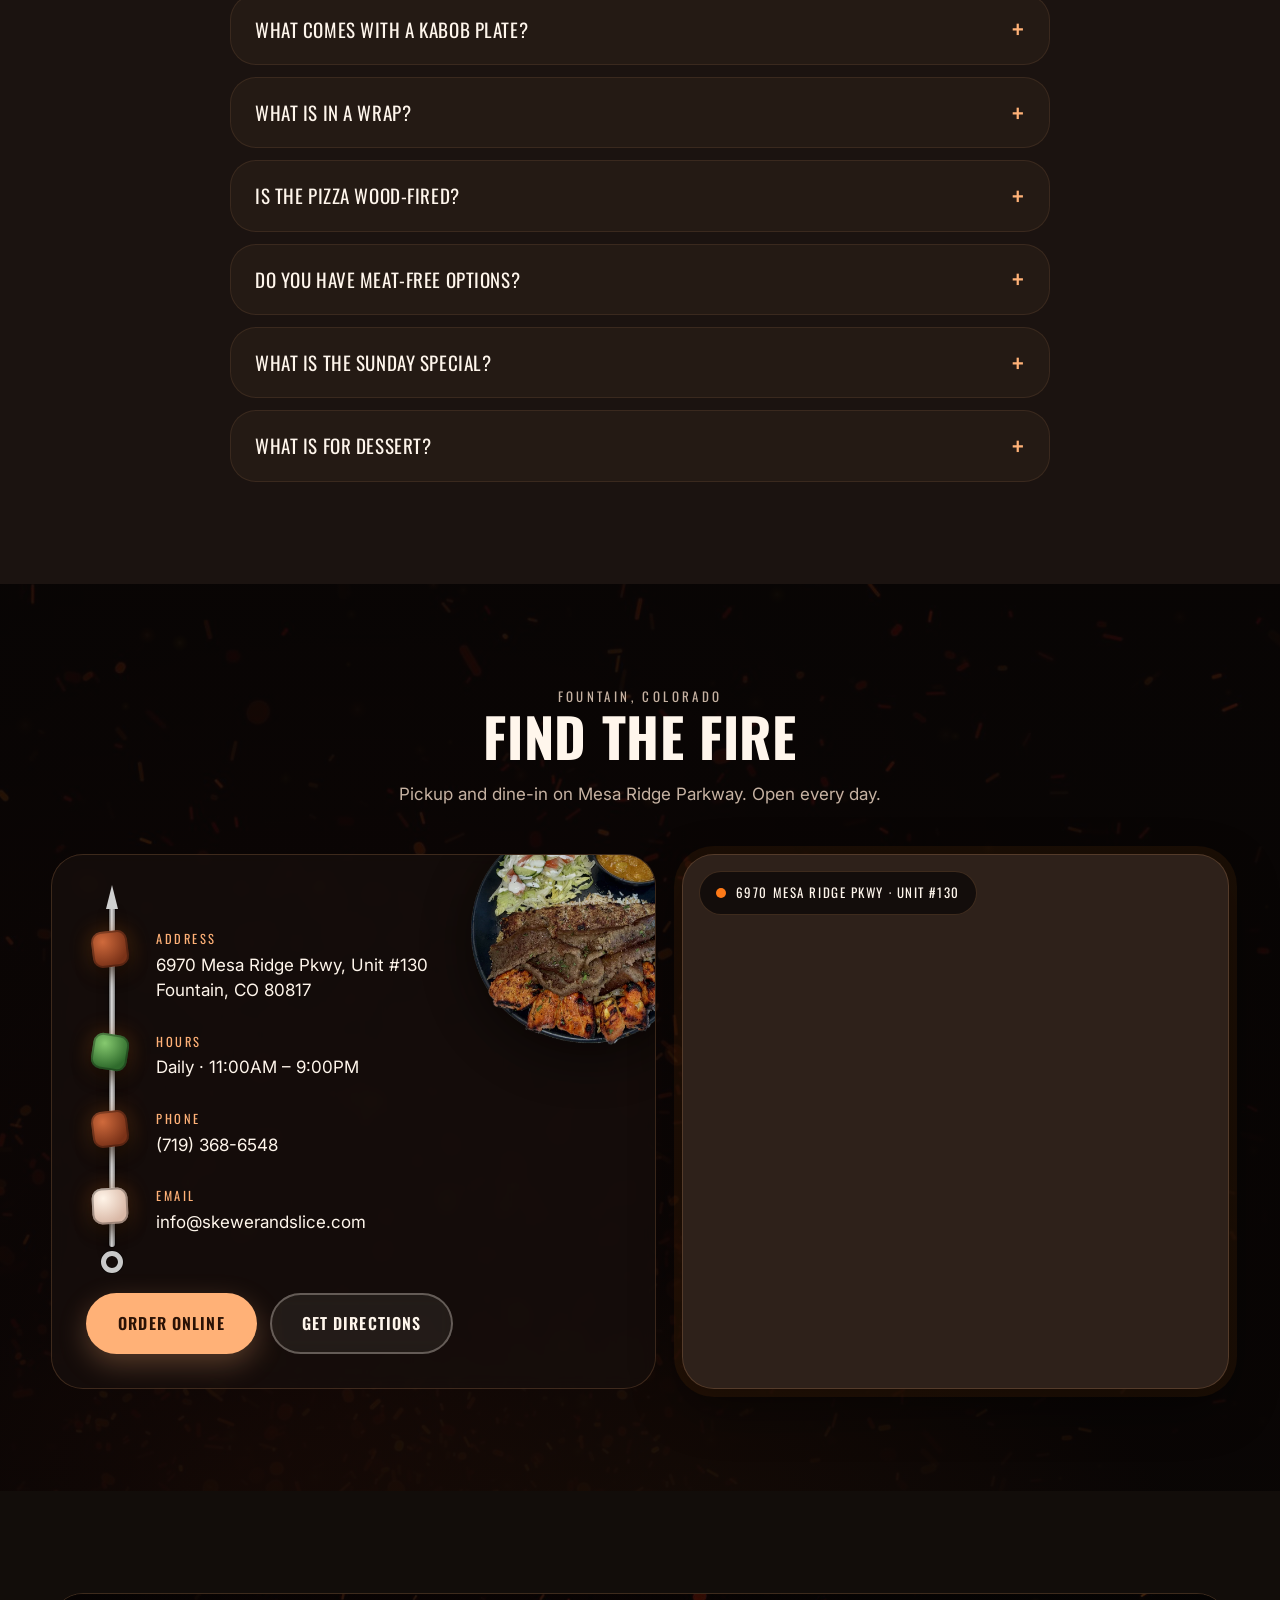
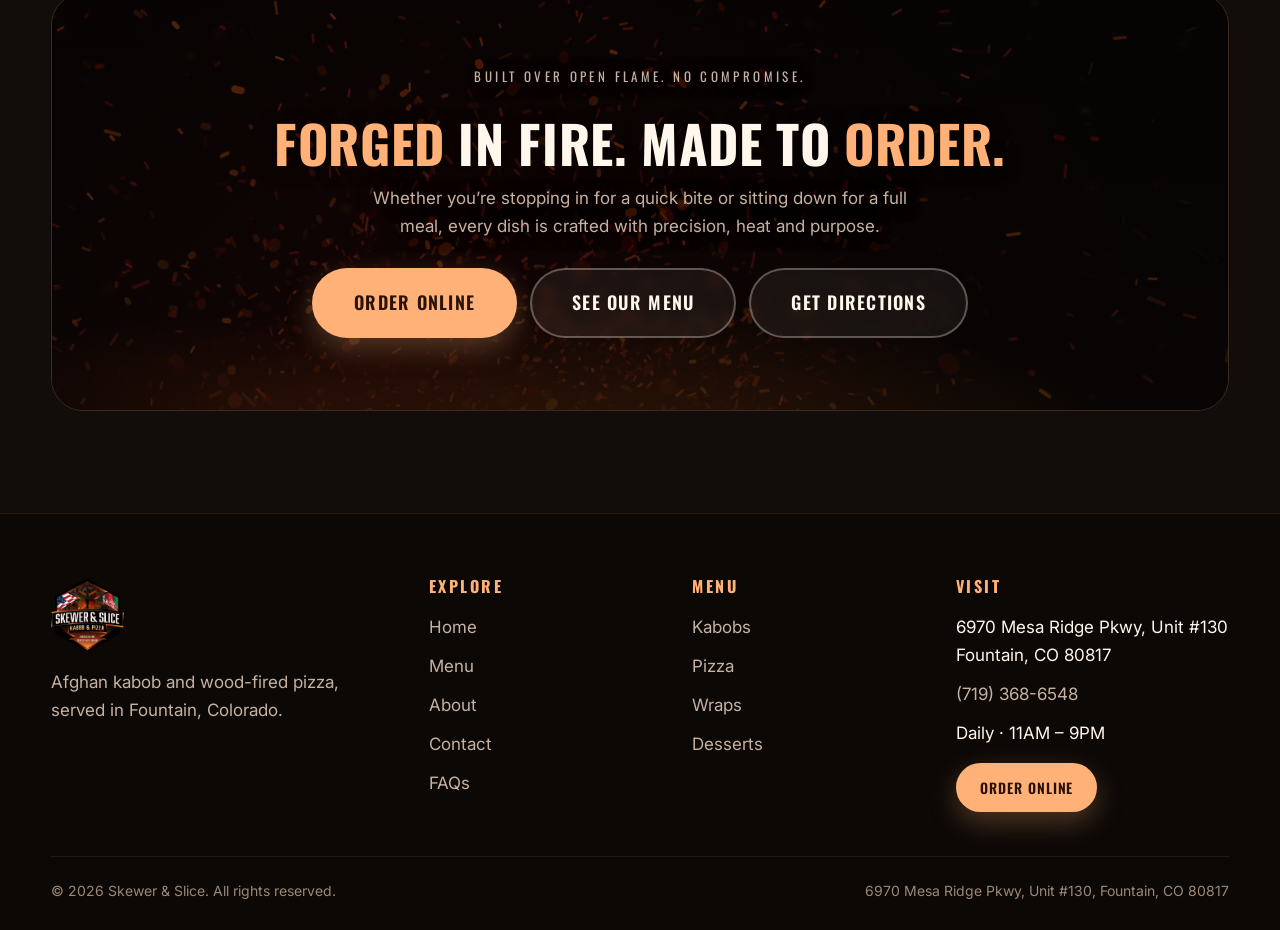
==== commit 46dc84d7: "Reviews: one real review centred, kabob plate and pizza floating either side Rating and leave-a-revi" ====
--- a/mockup/index.html
+++ b/mockup/index.html
@@ -423,33 +423,23 @@
         <p>Our customers love our food. Read our reviews to learn why.</p>
       </div>
 
-      <div class="grid grid--3">
-        <!-- Verbatim from the live site. Real, attributed. -->
-        <blockquote class="review reveal">
-          <div class="review__stars" aria-label="5 out of 5 stars">★★★★★</div>
-          <p class="review__text">
-            “Some of the best food I’ve had in a long time. The falafel is so crunchy and
-            flavorful; everything was flavorful and delicious. I thought our meal was
-            reasonably priced and it was a good portion of food for two people.
-            Definitely coming back to this spot.”
-          </p>
-          <p class="review__who">Melanie V. · Google Local Guide</p>
+      <div class="review-stage">
+        <span class="review-stage__dish review-stage__dish--kabob" aria-hidden="true">
+          <img src="assets/bbq-cutout.webp" alt="" loading="lazy">
+        </span>
+        <blockquote class="review review--solo reveal">
+        <div class="review__stars" aria-label="5 out of 5 stars">★★★★★</div>
+        <p class="review__text">
+        “Some of the best food I’ve had in a long time. The falafel is so crunchy and
+        flavorful; everything was flavorful and delicious. I thought our meal was
+        reasonably priced and it was a good portion of food for two people.
+        Definitely coming back to this spot.”
+        </p>
+        <p class="review__who">Melanie V. · Google Local Guide</p>
         </blockquote>
-
-        <!-- Real Google rating, checked 21 Sep 2026: 5.0 from 97 reviews. No invented reviews. -->
-        <div class="review review--rating reveal">
-          <div class="review__score" aria-label="Rated 5.0 out of 5 on Google">5.0</div>
-          <div class="review__stars" aria-hidden="true">&#9733;&#9733;&#9733;&#9733;&#9733;</div>
-          <p class="review__text">Rated 5.0 on Google by 97 customers.</p>
-          <p class="review__who">Google &middot; as of September 2026</p>
-          <a class="review__link" href="https://maps.google.com/?cid=11787907055377612347" target="_blank" rel="noopener">Read all 97 reviews &rarr;</a>
-        </div>
-
-        <div class="review review--cta reveal">
-          <div class="review__stars" aria-hidden="true">&#9733;&#9733;&#9733;&#9733;&#9733;</div>
-          <p class="review__text">Been in? Tell Fountain what you had. A review takes a minute and it means a lot to a small kitchen.</p>
-          <a class="btn btn-ghost btn-sm" href="https://maps.google.com/?cid=11787907055377612347" target="_blank" rel="noopener" data-write-review>Leave a Google review</a>
-        </div>
+        <span class="review-stage__dish review-stage__dish--pizza" aria-hidden="true">
+          <img src="assets/pizza-cutout.webp" alt="" loading="lazy">
+        </span>
       </div>
     </div>
   </section>
--- a/mockup/assets/styles.css
+++ b/mockup/assets/styles.css
@@ -605,14 +605,41 @@
   font-family:var(--font-display); font-size:14px; letter-spacing:.14em;
   text-transform:uppercase; color:var(--muted-2); margin:0;
 }
-/* the real Google rating, and an invitation to add to it */
-.review__score{ font-family:var(--font-display); font-size:60px; line-height:1; color:var(--cream); }
-.review__link{
-  margin-top:auto; font-family:var(--font-display); font-size:13.5px;
-  letter-spacing:.14em; text-transform:uppercase; color:var(--peach);
-}
-.review__link:hover{ text-decoration:underline; text-underline-offset:4px; }
-.review--cta .btn{ align-self:flex-start; margin-top:auto; }
+/* one review in the middle, a floating kabob plate and pizza on either side */
+.review-stage{
+  display:grid; grid-template-columns:1fr minmax(300px,560px) 1fr;
+  align-items:center; gap:0; position:relative;
+}
+.review--solo{
+  position:relative; z-index:3;
+  padding:38px 36px 34px;
+  background:rgba(36,26,20,.96); border-color:var(--line);
+  box-shadow:var(--shadow);
+}
+.review--solo::before{                 /* big quote mark, display face, not a script */
+  content:"\201C"; position:absolute; top:-6px; left:20px;
+  font-family:var(--font-display); font-size:110px; line-height:1;
+  color:var(--peach); opacity:.28; pointer-events:none;
+}
+.review--solo .review__text{ font-size:18.5px; line-height:1.7; }
+.review-stage__dish{
+  position:relative; z-index:2; justify-self:center;
+  width:clamp(200px,26vw,380px);
+  animation:food-float 7s ease-in-out infinite;
+}
+.review-stage__dish::before{           /* warm ember glow behind the dish */
+  content:""; position:absolute; inset:8% 4%; border-radius:50%;
+  background:radial-gradient(circle, rgba(255,122,24,.32), rgba(255,122,24,0) 68%);
+  filter:blur(10px); z-index:-1;
+}
+.review-stage__dish img{ width:100%; height:auto; filter:drop-shadow(0 28px 48px rgba(0,0,0,.62)); }
+.review-stage__dish--kabob{ margin-right:-54px; }             /* tucks behind the card edge */
+.review-stage__dish--pizza{ width:clamp(220px,28.5vw,416px); margin-left:-54px; animation-duration:8.4s; animation-delay:.9s; }
+@media (max-width:900px){
+  .review-stage{ grid-template-columns:1fr; gap:10px; }
+  .review-stage__dish{ width:clamp(190px,50vw,260px); margin:0; }
+  .review-stage__dish--pizza{ order:3; }
+}
 
 /* visit / info */
 .visit{ display:grid; grid-template-columns:1fr 1fr; gap:26px; align-items:stretch; }
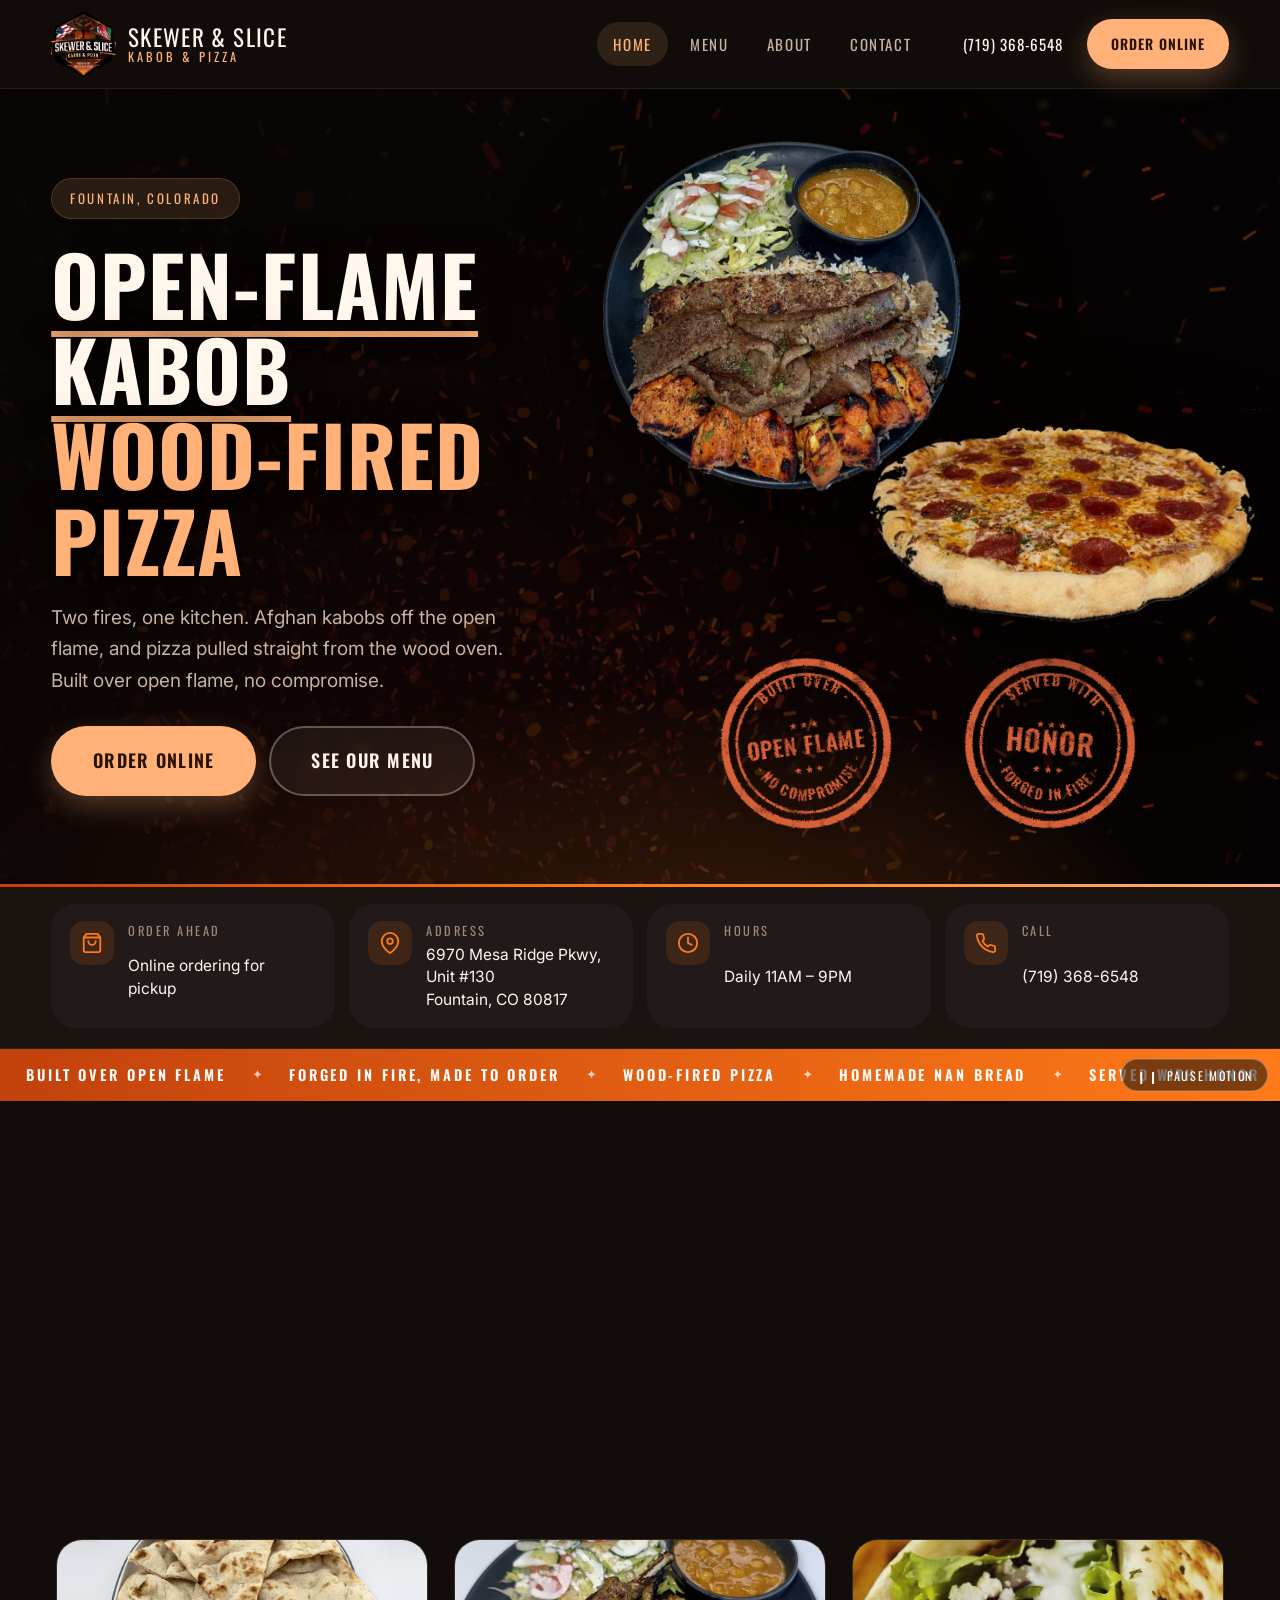
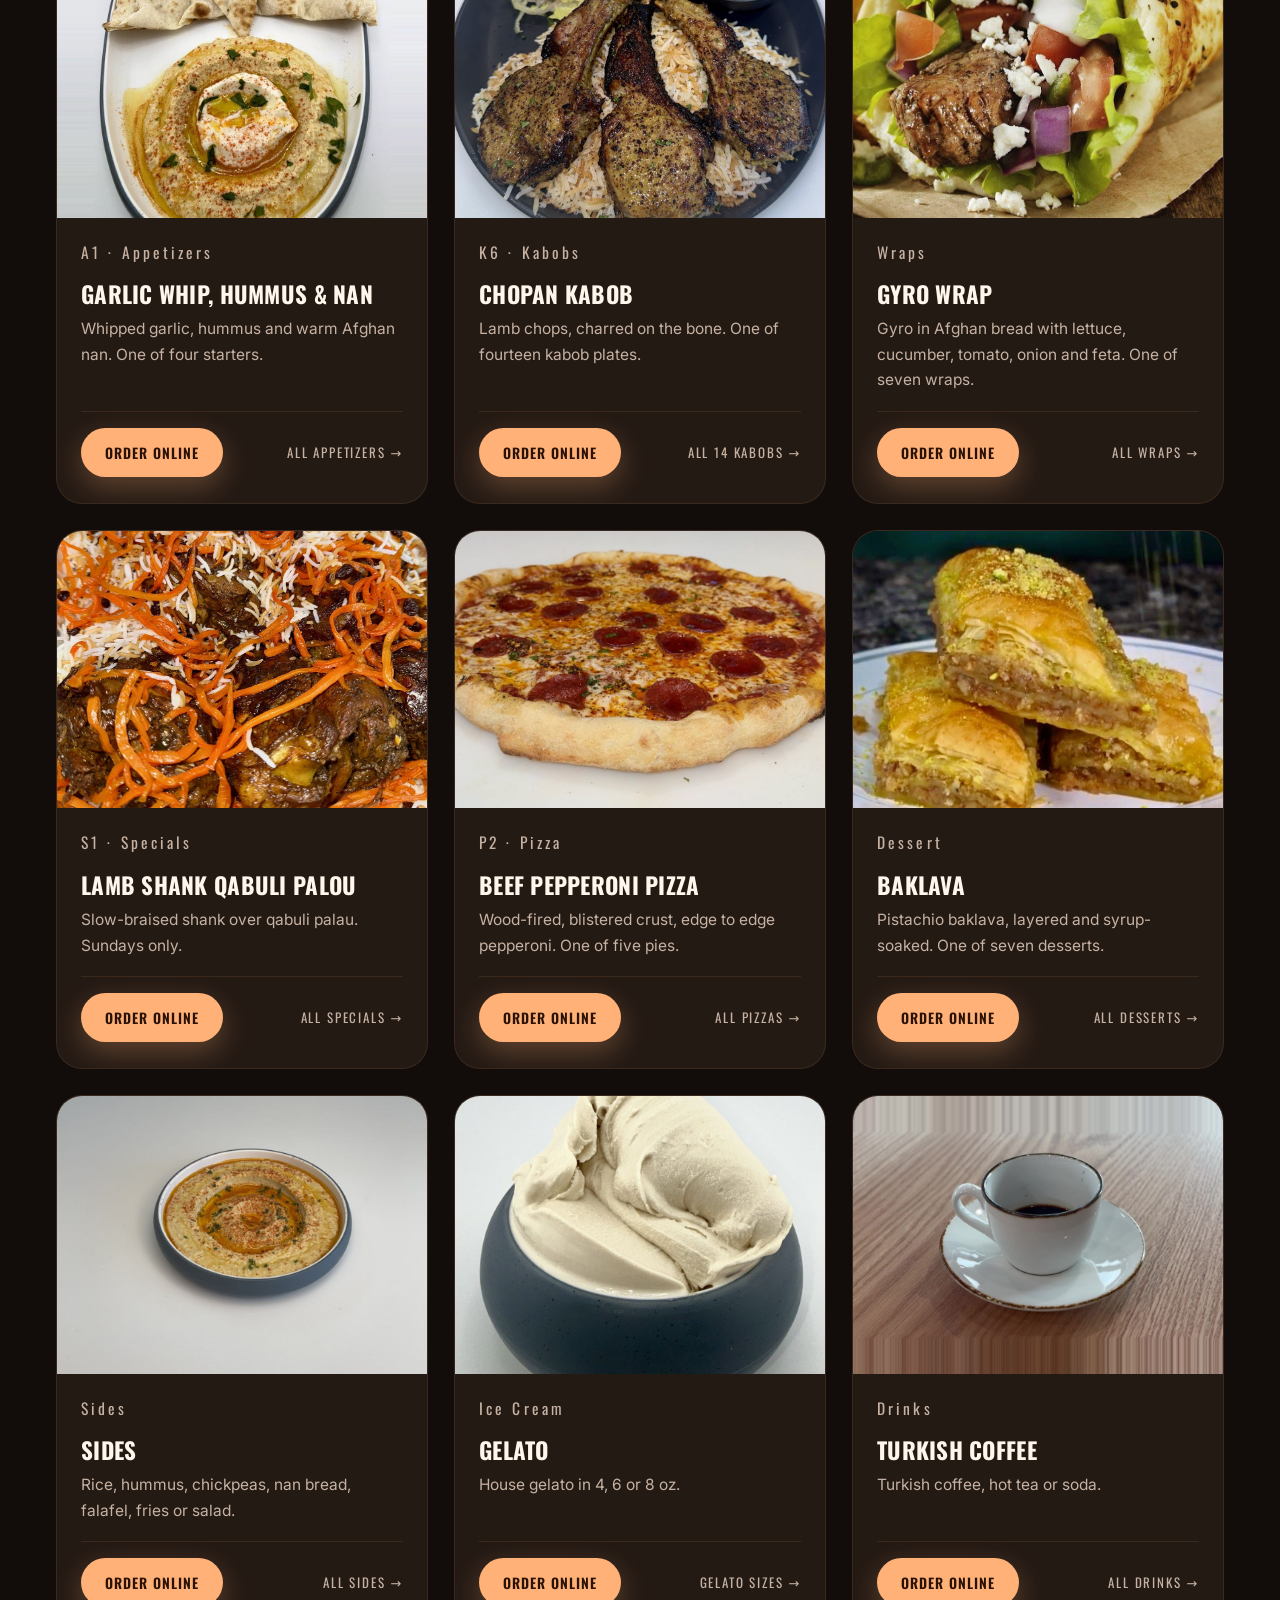
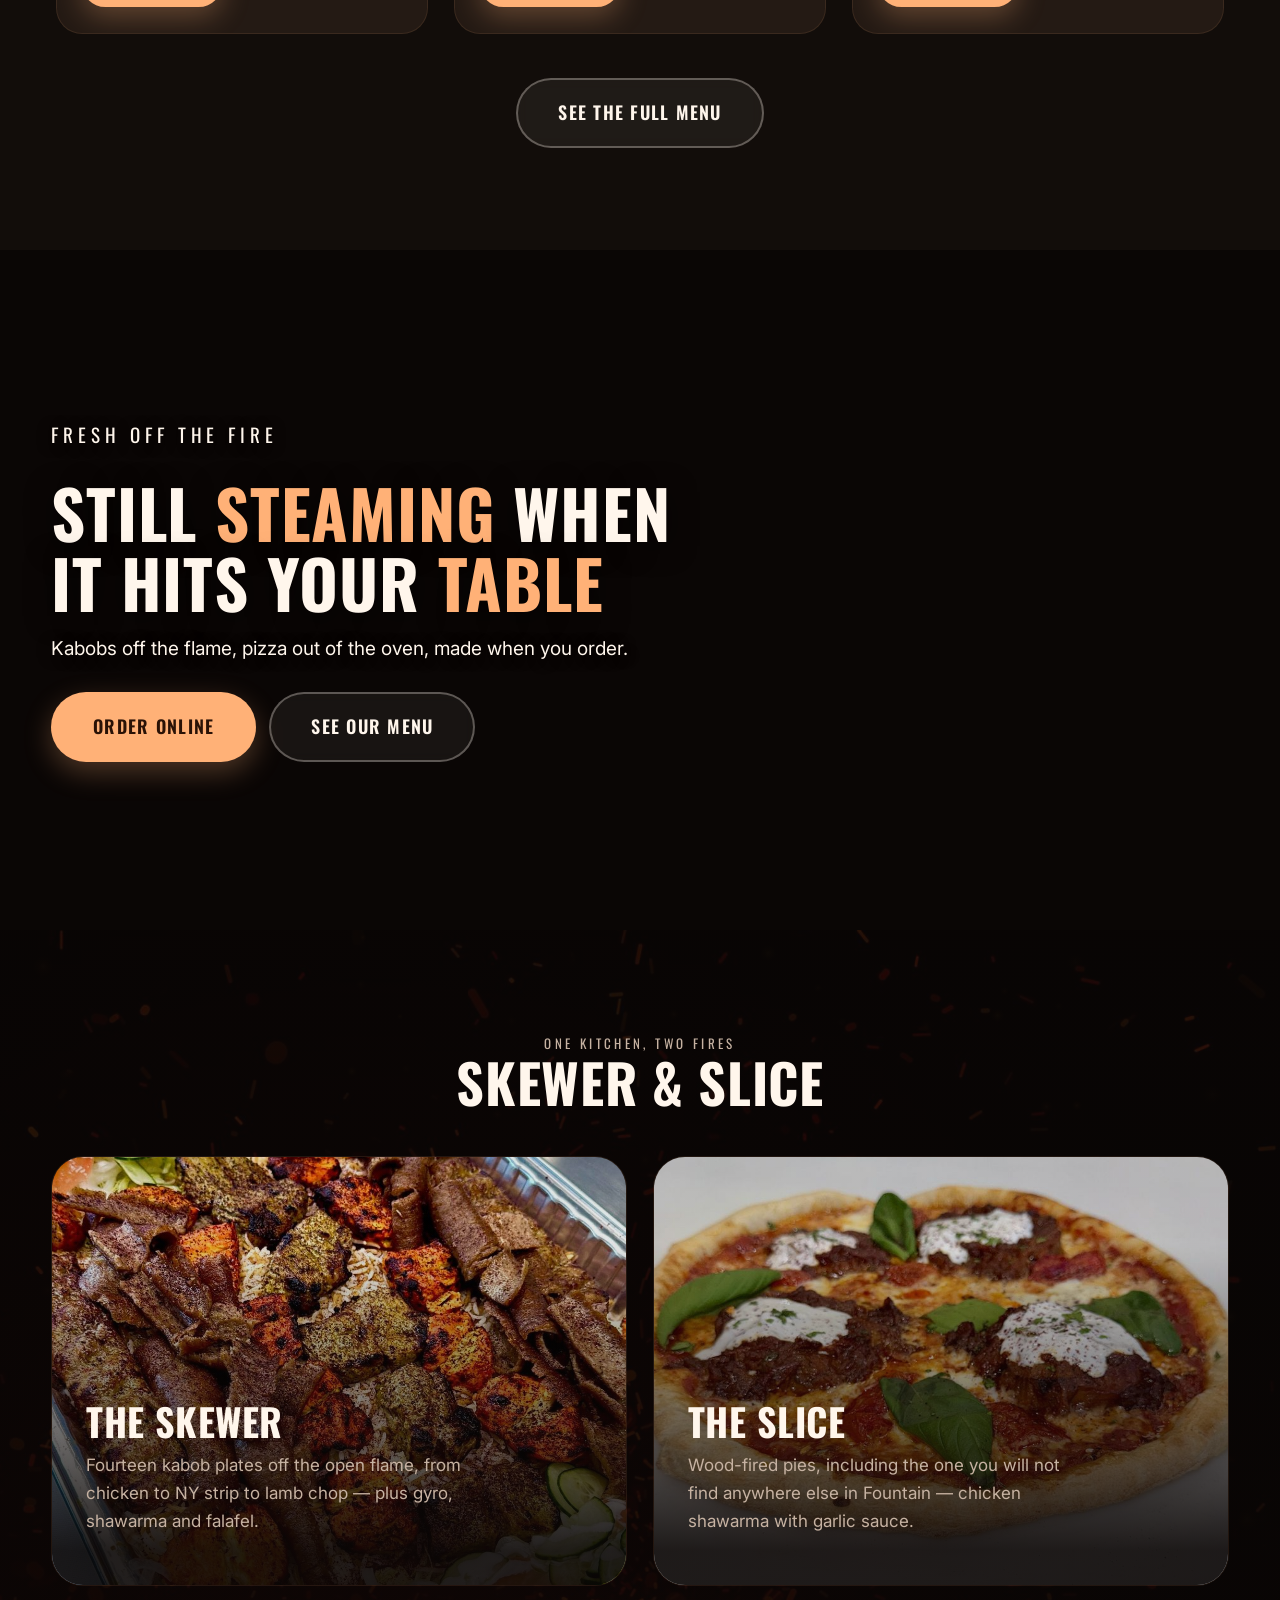
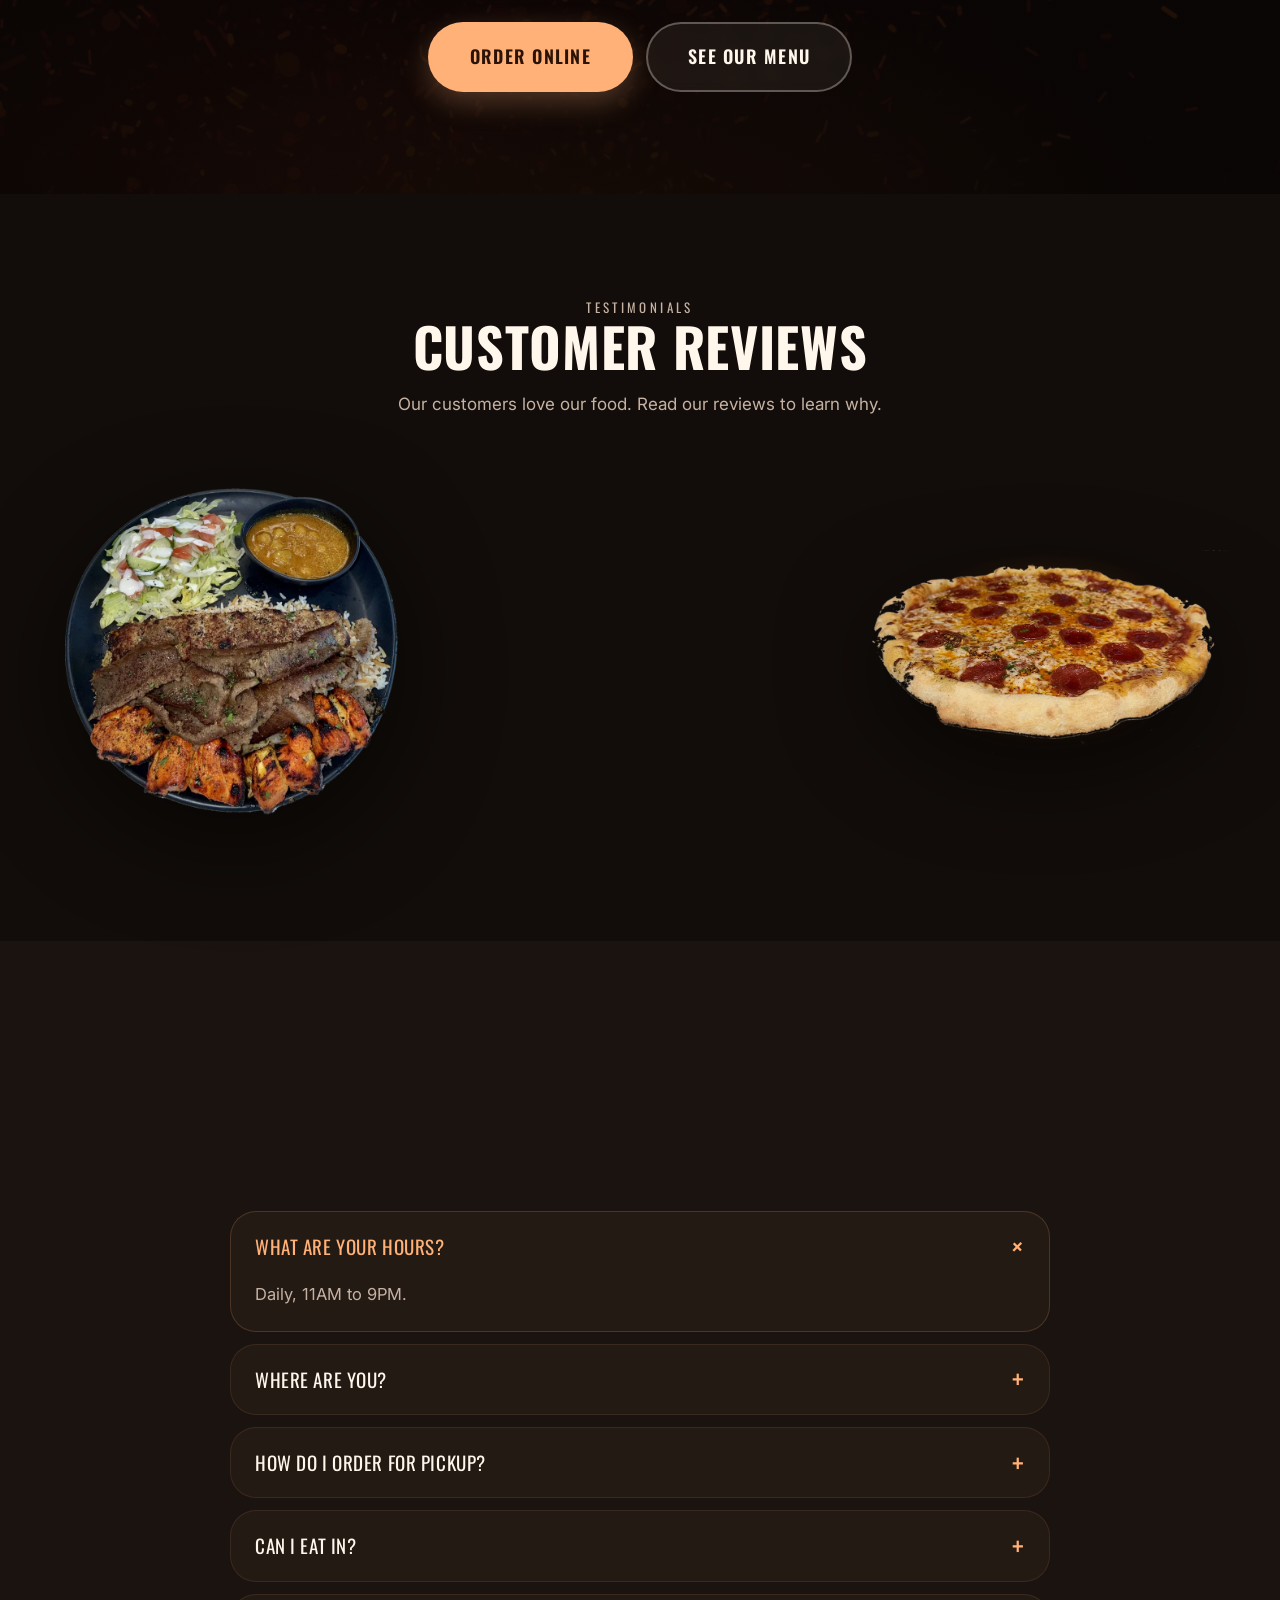
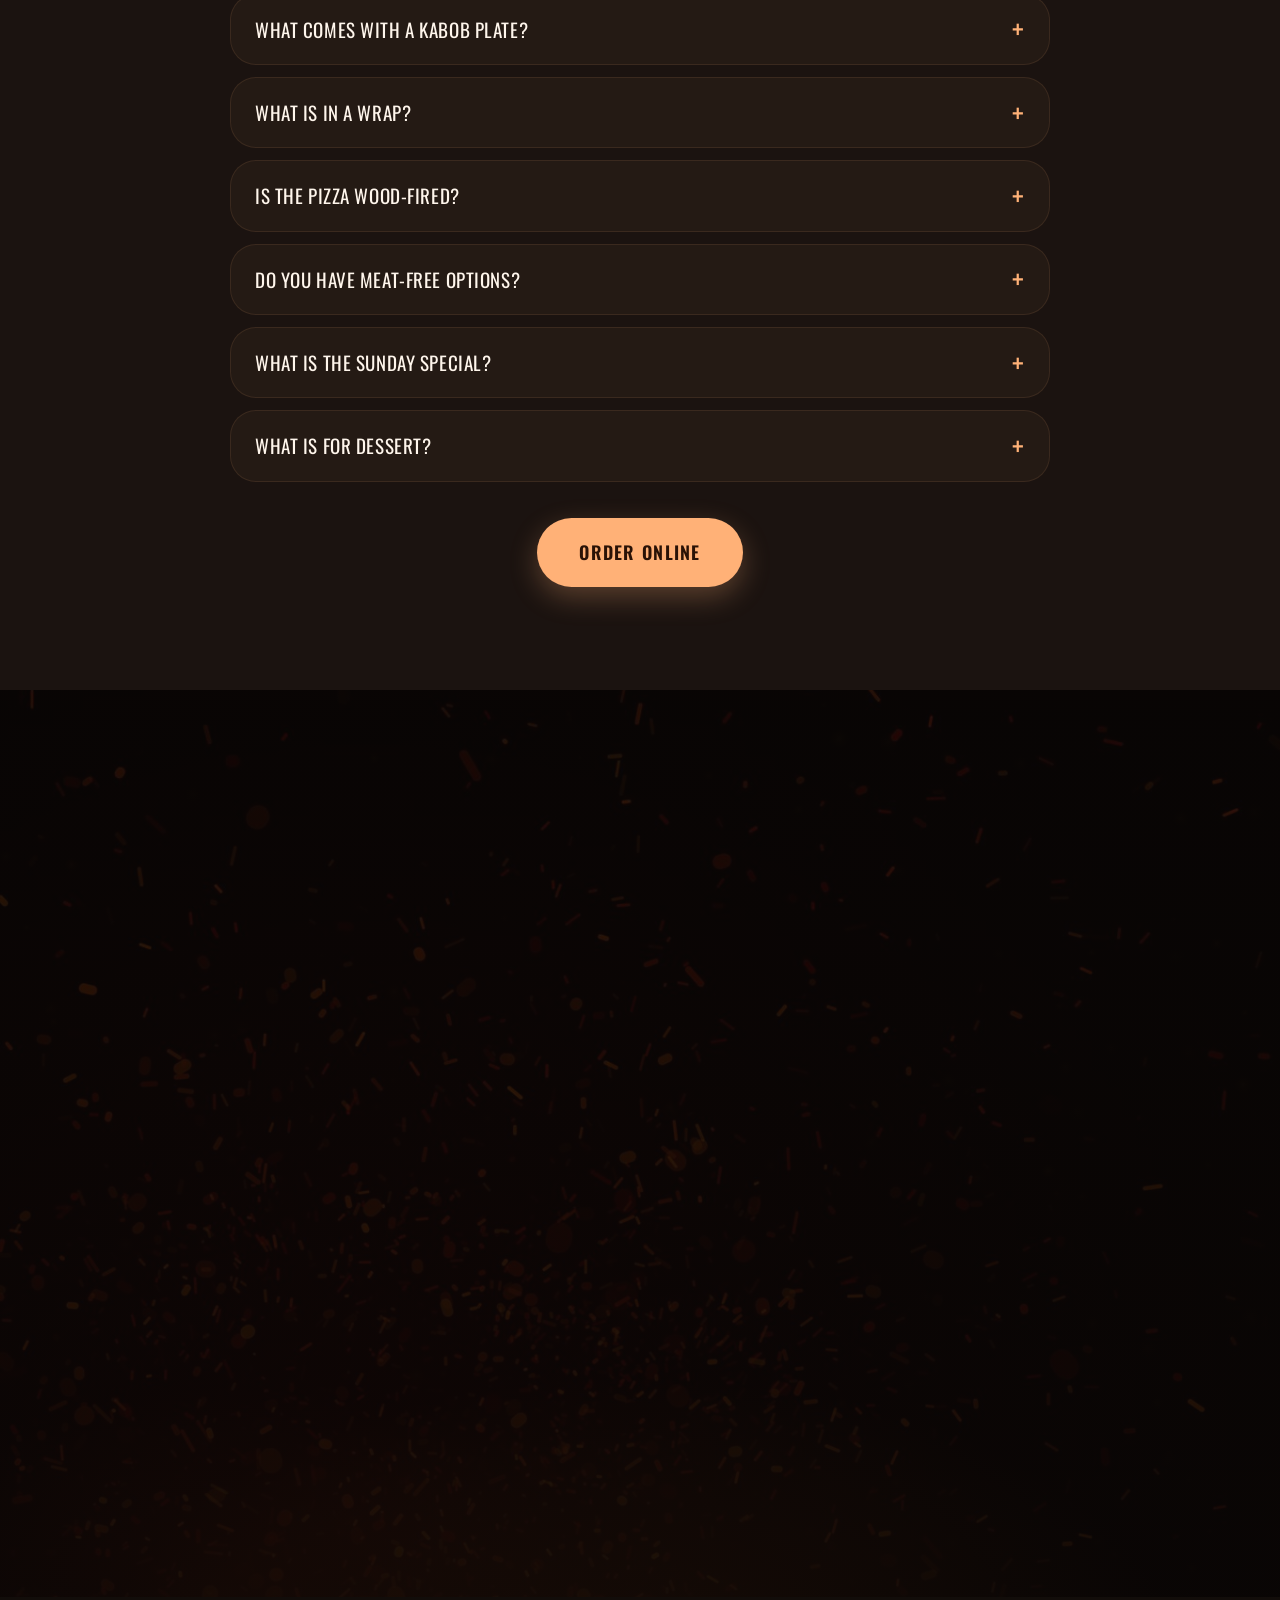
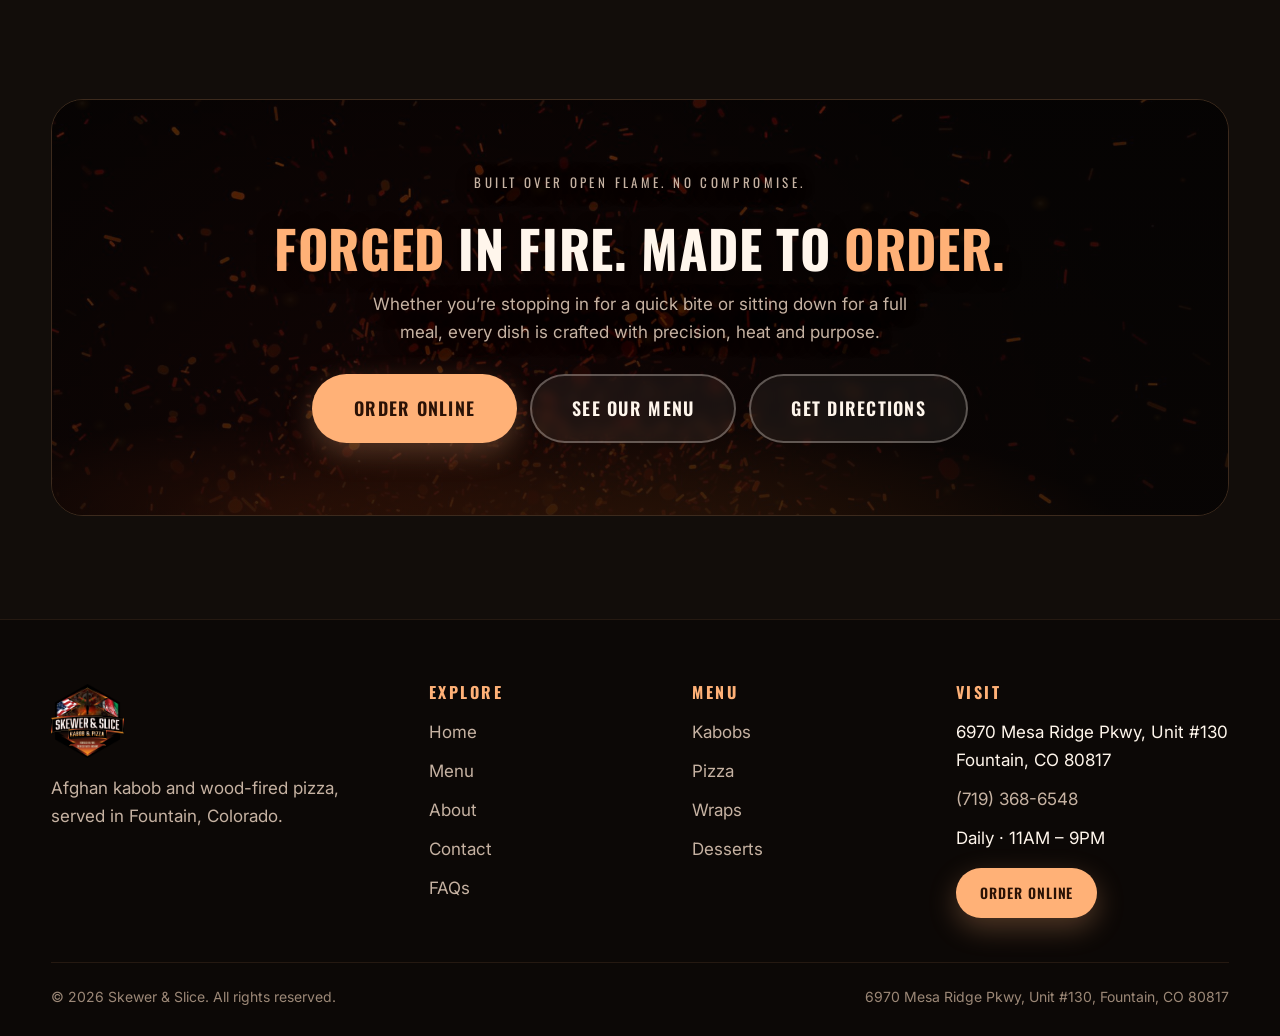
==== commit 73533085: "FAQs: Order Online button beneath the accordion Co-Authored-By: Claude Fable 5.1 <noreply@anthropic." ====
--- a/mockup/index.html
+++ b/mockup/index.html
@@ -497,6 +497,9 @@
           <div class="faq__body"><p>Baklava, cheesecake baklava, cream roll, phirni (coconut pudding), nut roll, and gelato in 4, 6 or 8 oz.</p></div>
         </details>
       </div>
+      <div class="faq__cta reveal">
+        <a class="btn btn-order btn-lg" href="order.html">Order Online</a>
+      </div>
     </div>
   </section>
   <script type="application/ld+json">
--- a/mockup/assets/styles.css
+++ b/mockup/assets/styles.css
@@ -824,6 +824,7 @@
 .faq__body{ padding:0 24px 22px; color:var(--muted); font-size:16.5px; }
 .faq__body p{ margin:0; }
 .faq__body a{ color:var(--peach); text-decoration:underline; text-underline-offset:3px; }
+.faq__cta{ text-align:center; margin-top:36px; }
 .section__head a{ color:var(--peach); }
 
 /* --------------------------------------------------------------------------
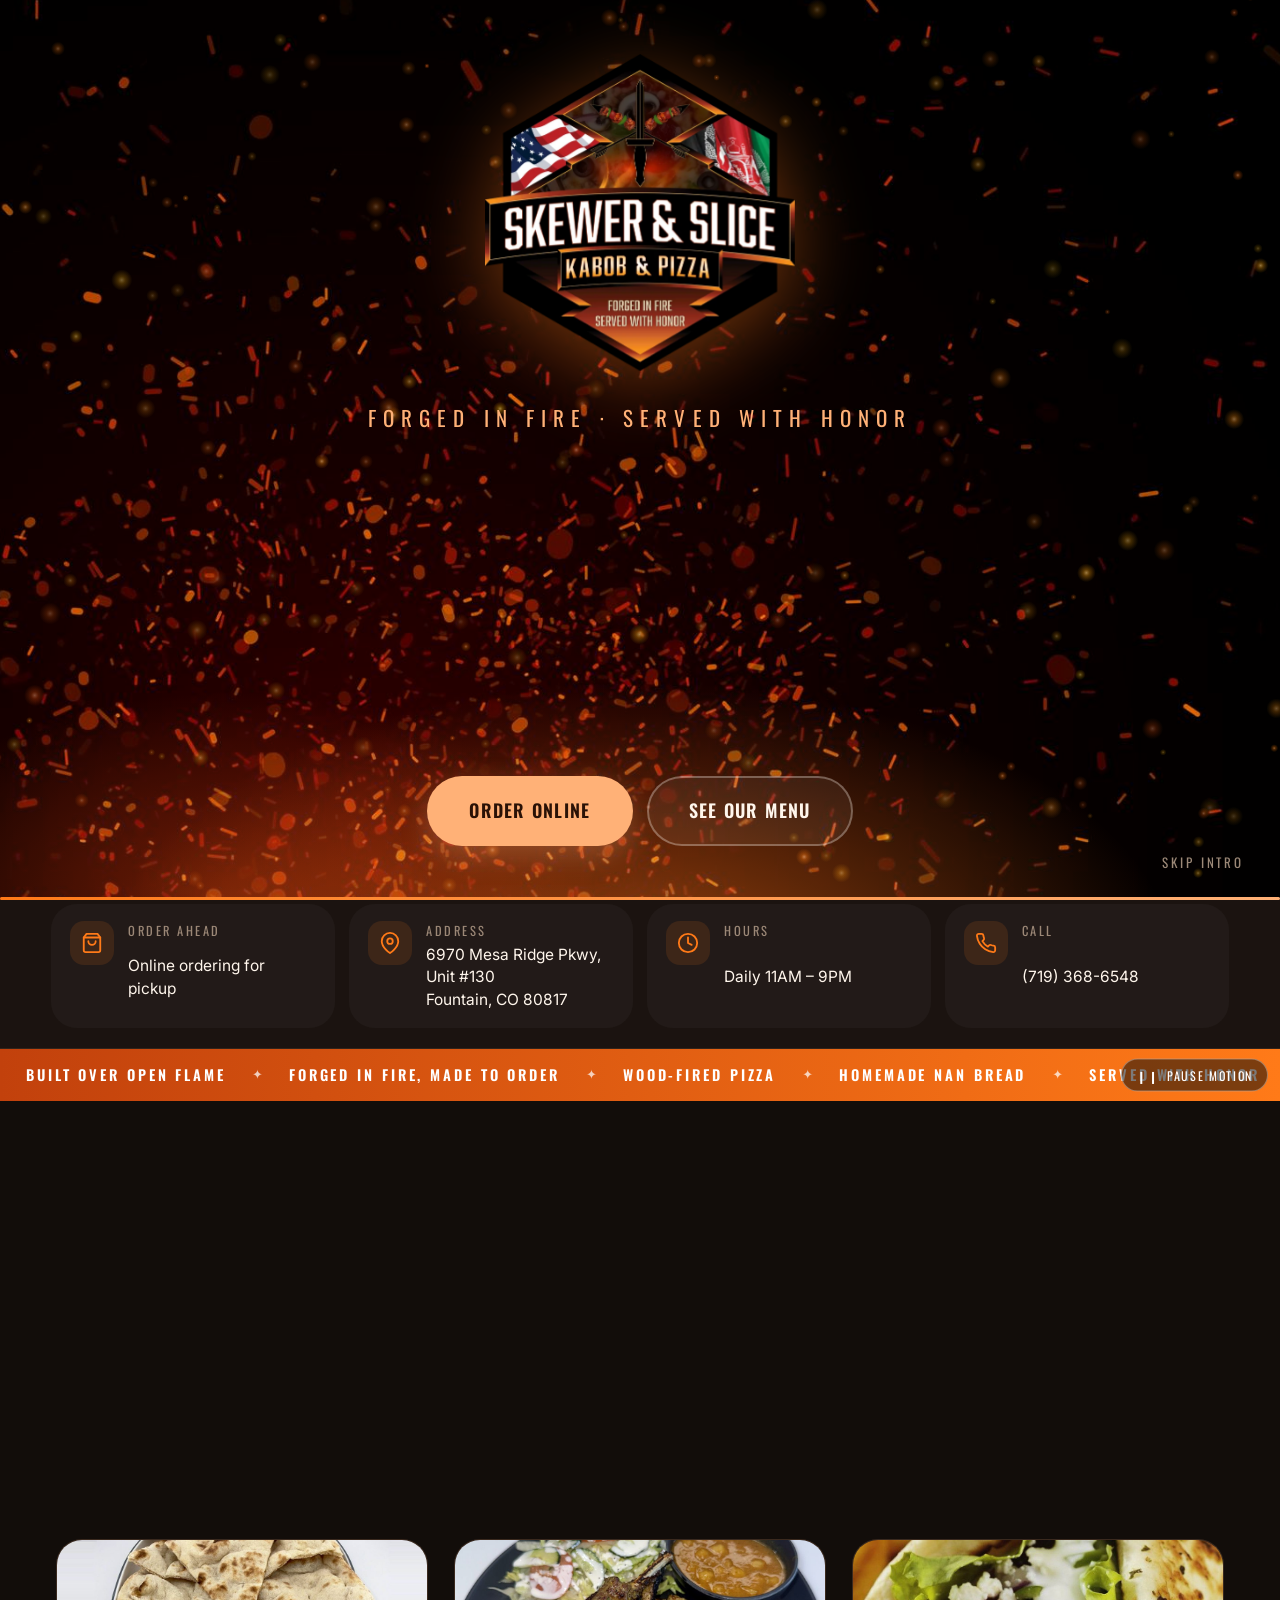
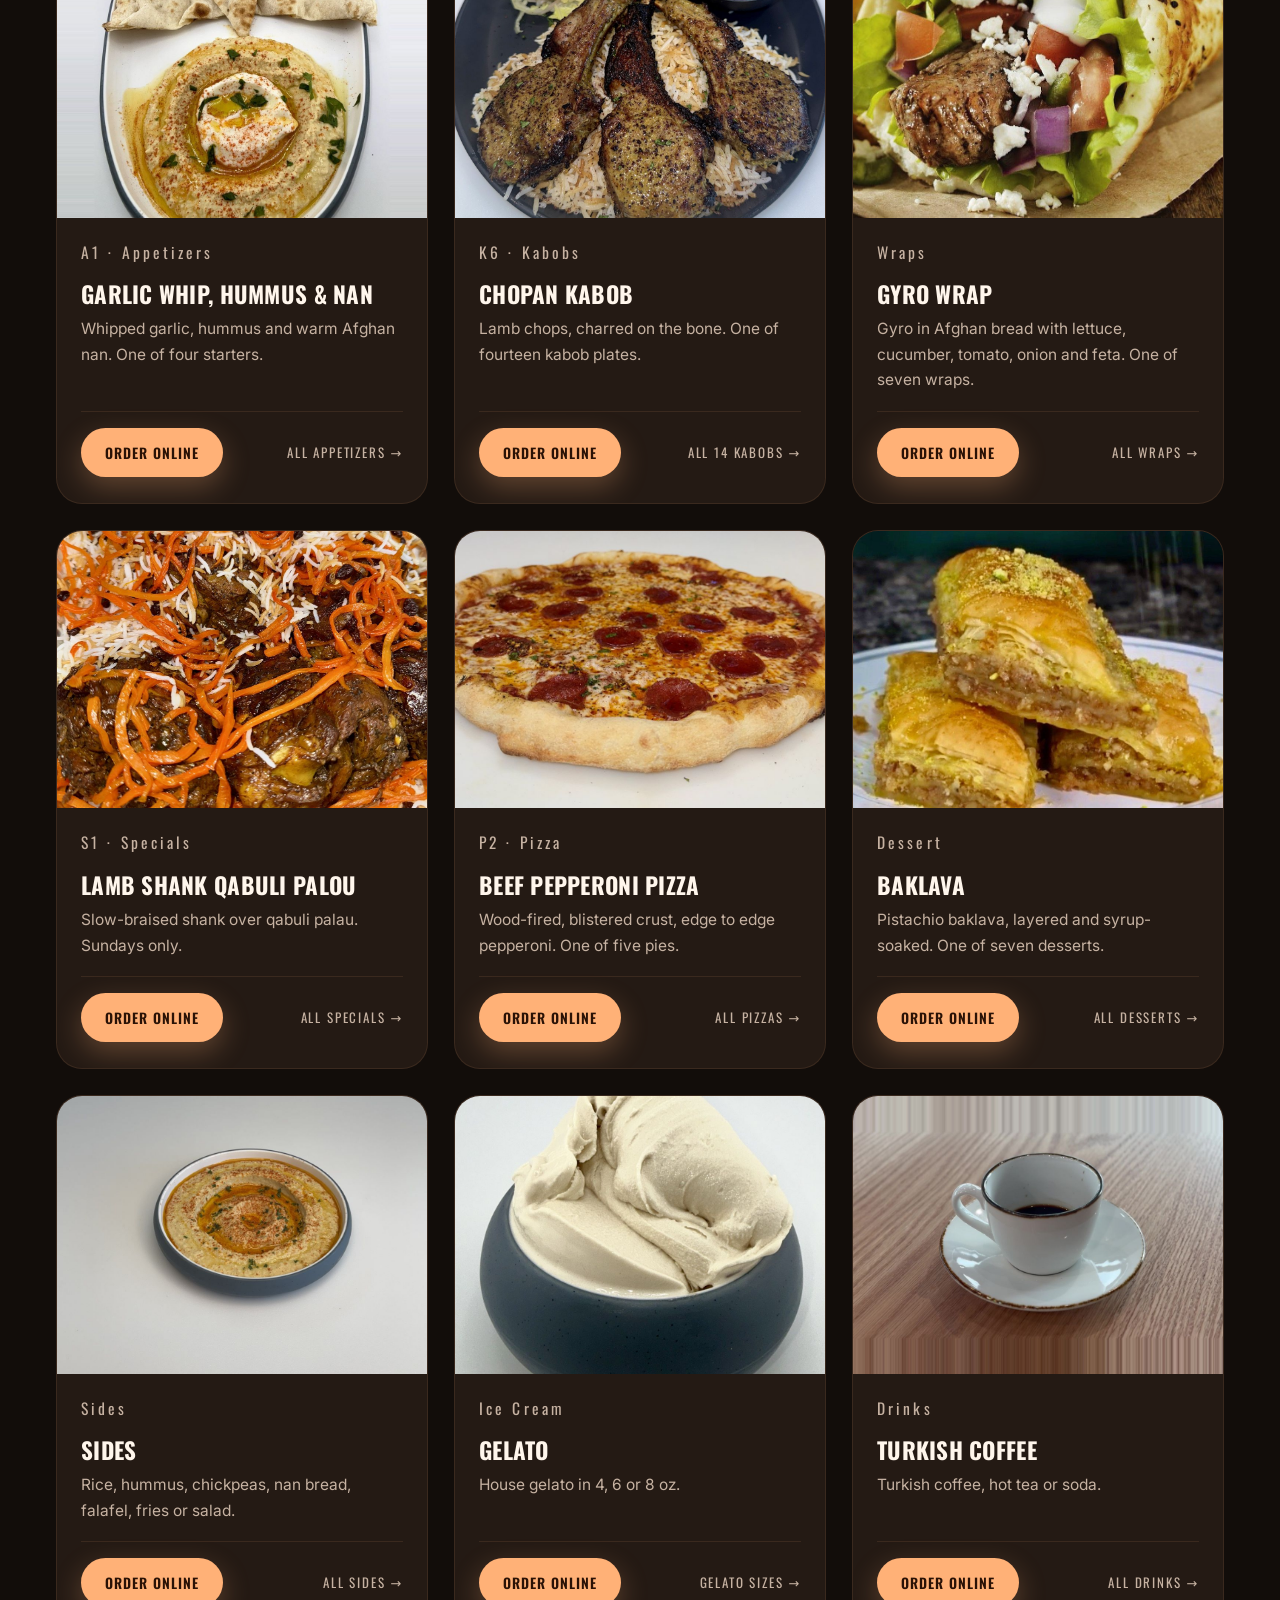
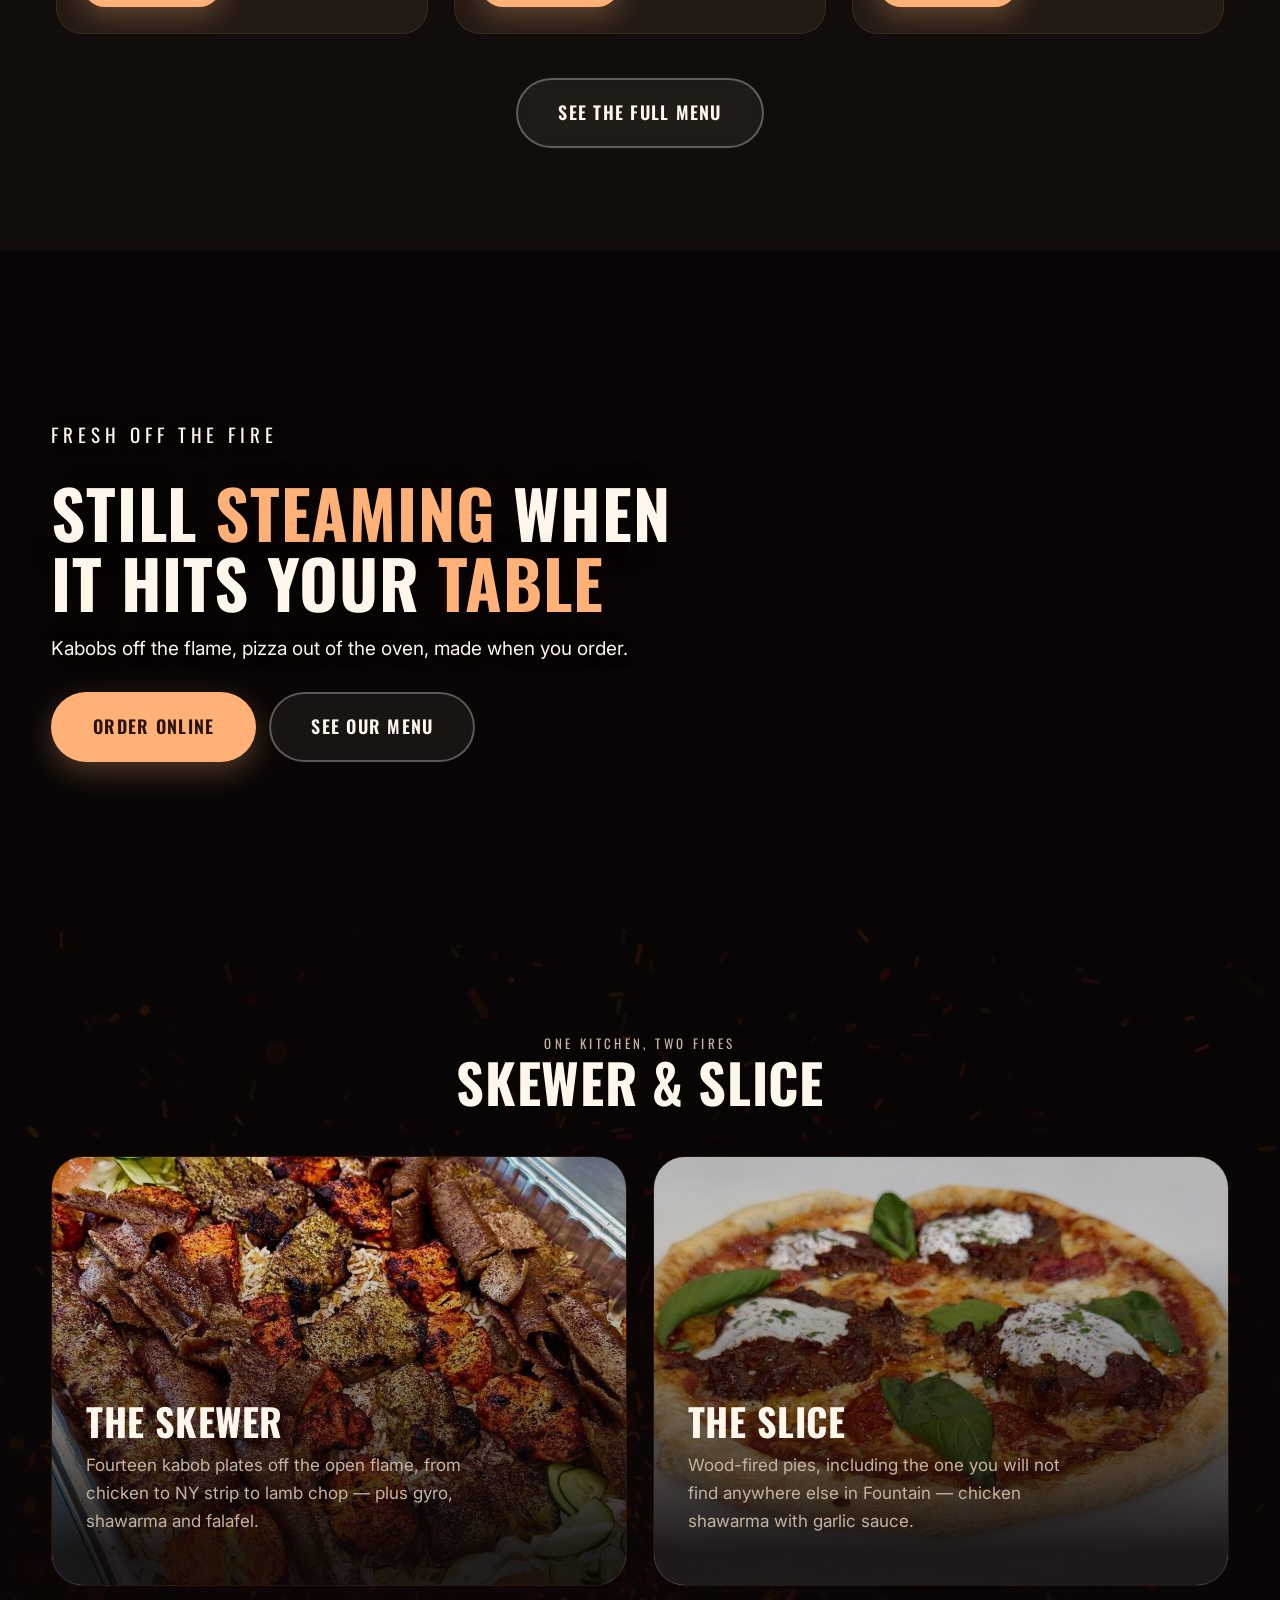
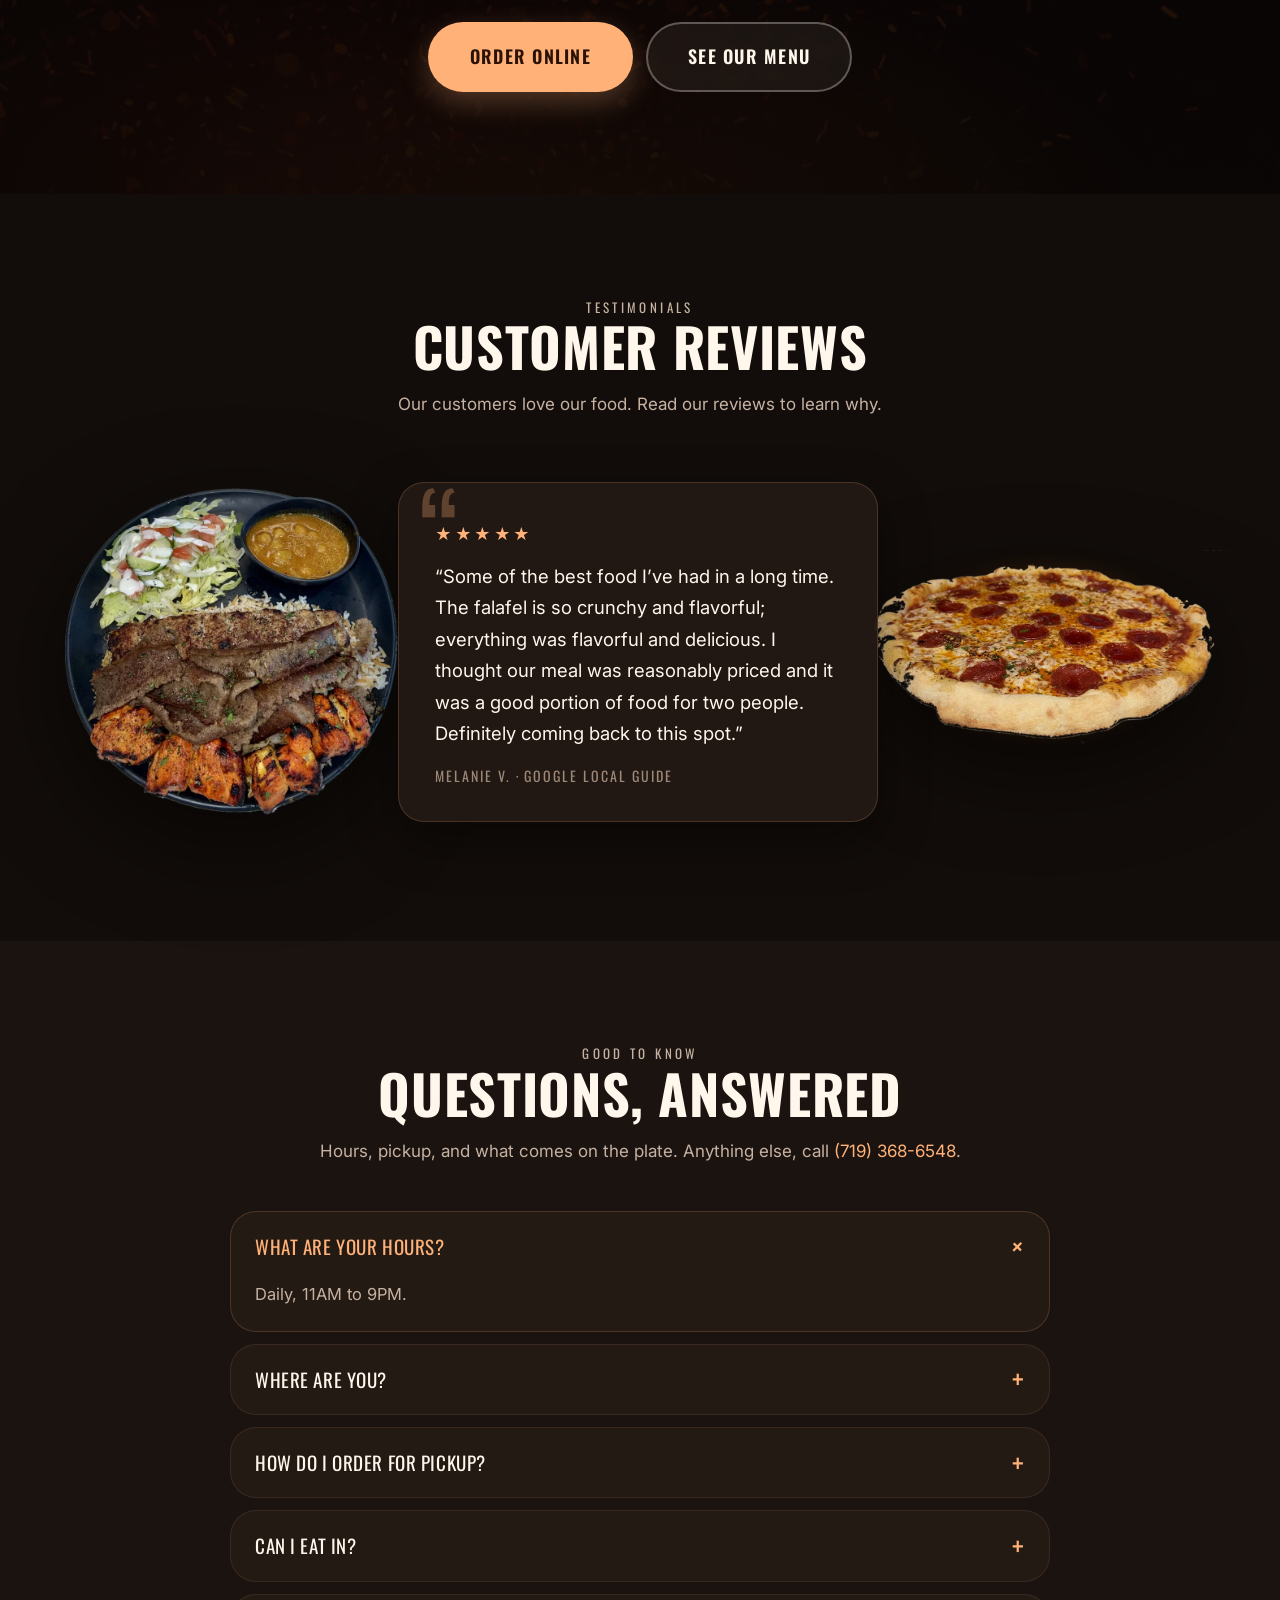
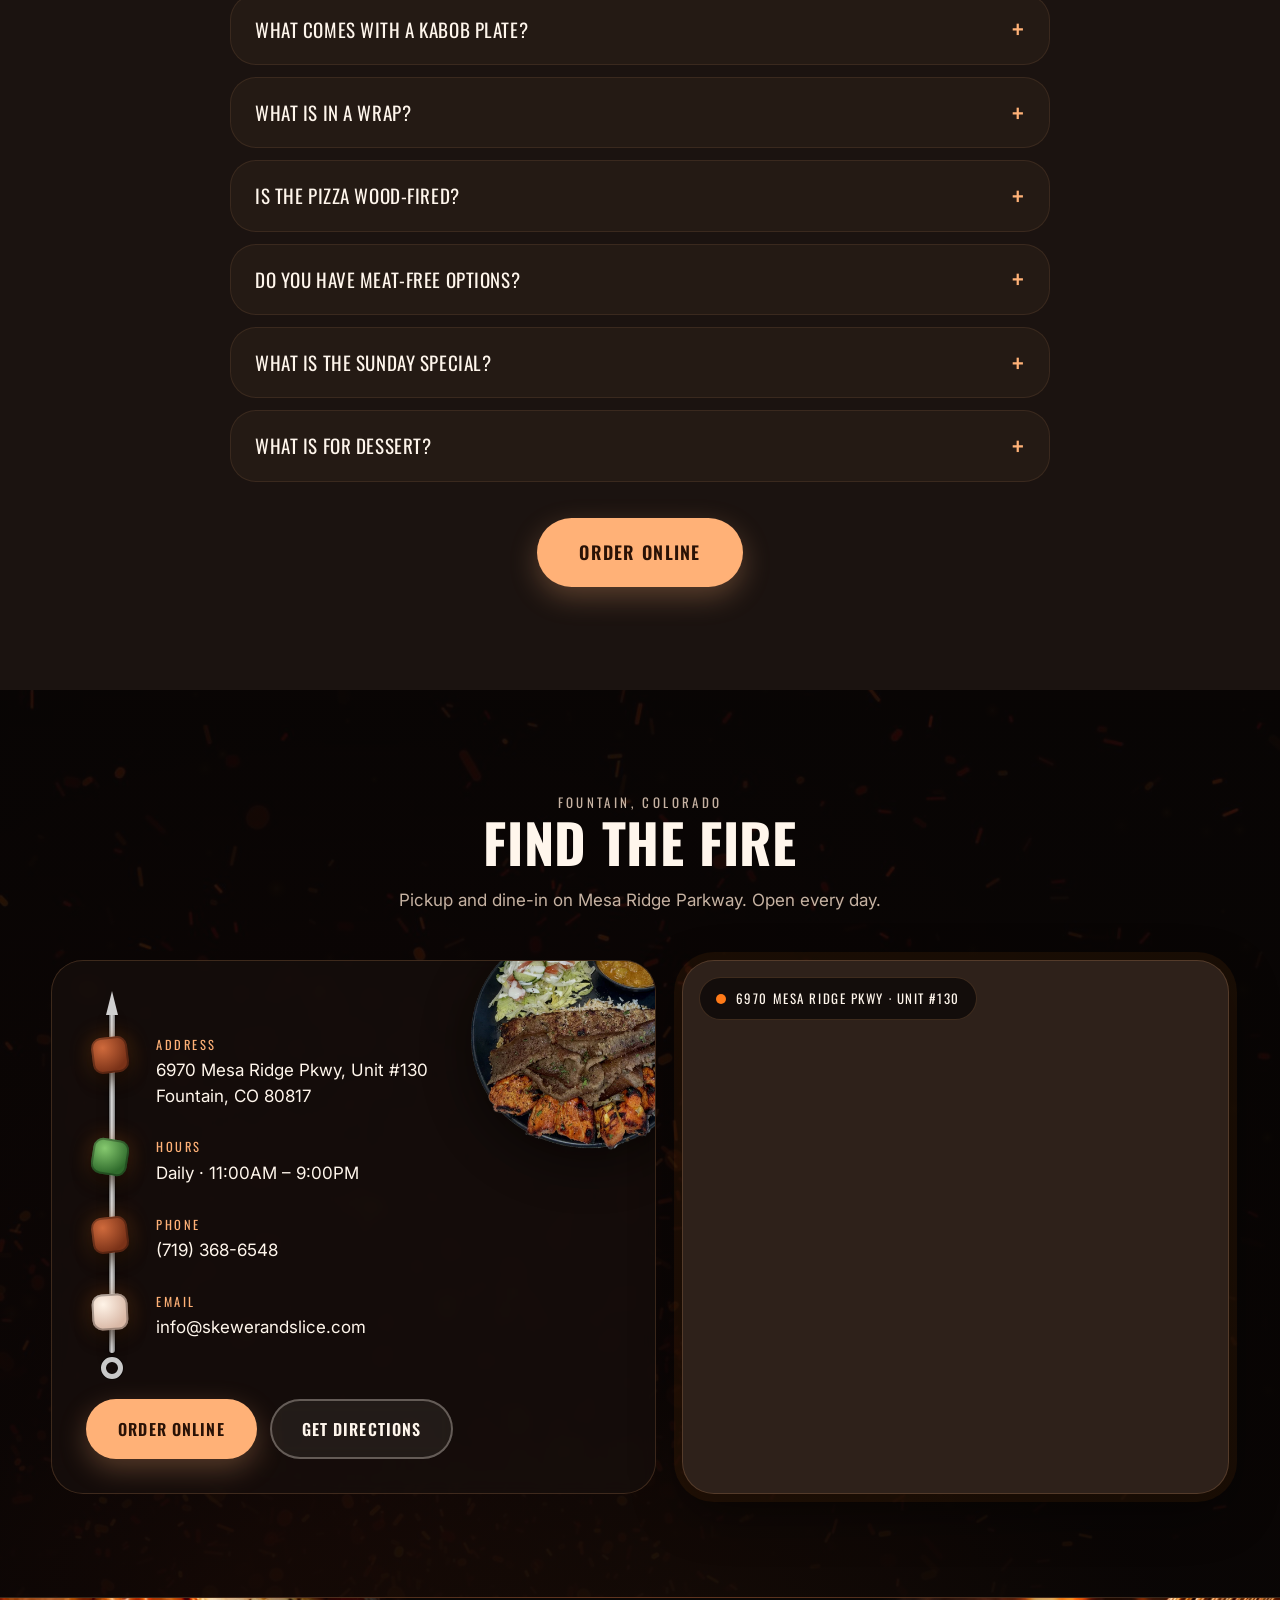
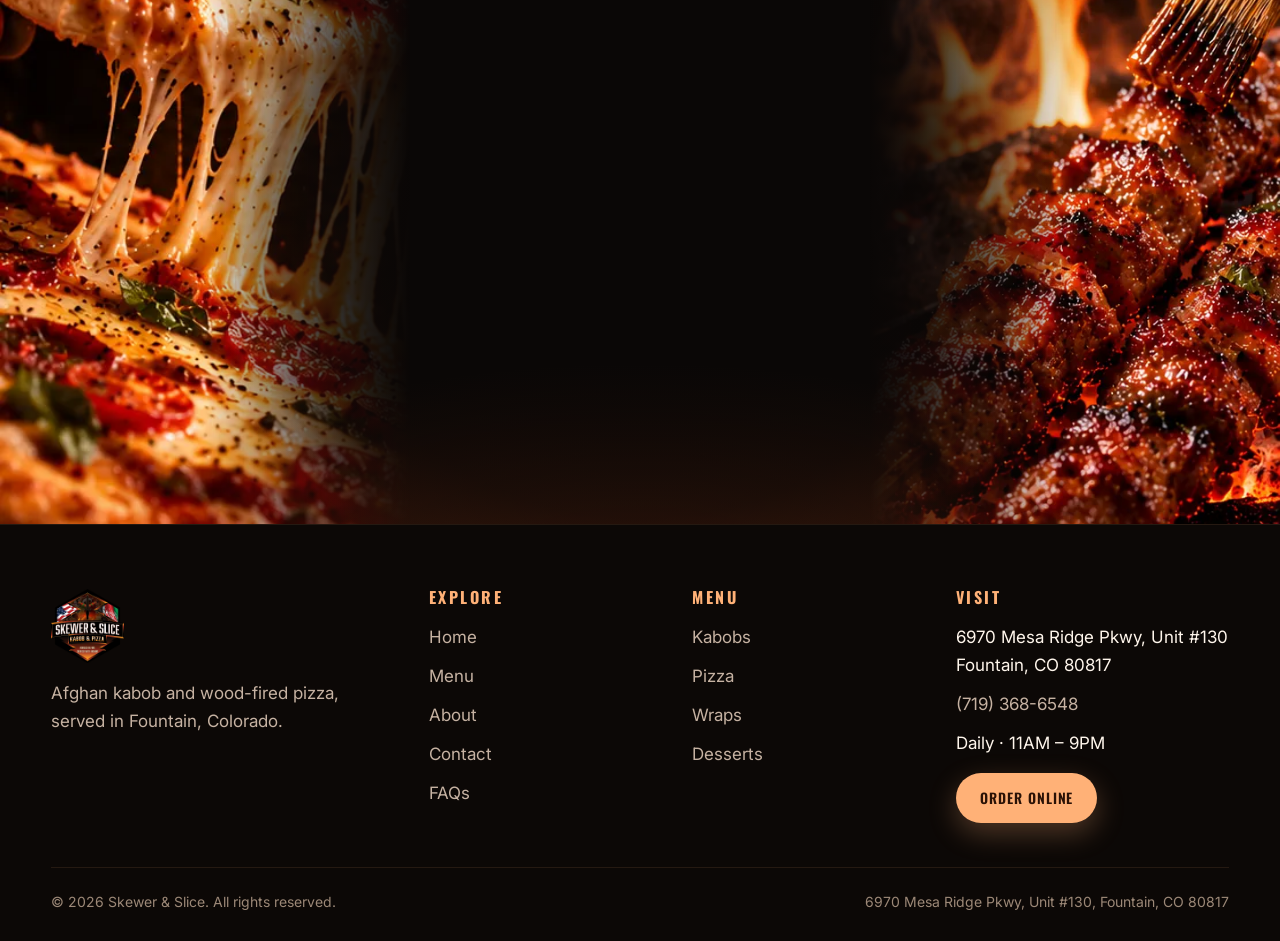
==== commit 57c3929b: "Closing band: "Made To Order" from the winning Version 3 mockup Cheese-pull pizza left, flame-grille" ====
--- a/mockup/index.html
+++ b/mockup/index.html
@@ -559,30 +559,35 @@
     </div>
   </section>
 
-  <!-- ====================== ORDER BAND ====================== -->
-  <section class="section">
-    <div class="wrap">
-      <div class="band reveal">
-        <div class="embers">
-          <div class="embers__still"></div>
-          <canvas class="embers__canvas" aria-hidden="true"></canvas>
-          <div class="embers__glow"></div>
-          <div class="firevideo" data-yt="94UkyRfa4rs" aria-hidden="true"></div>
-          <div class="embers__scrim embers__scrim--even"></div>
-        </div>
-        <div class="band__inner">
-          <p class="eyebrow">Built Over Open Flame. No Compromise.</p>
-          <h2><em>Forged</em> In Fire. Made To <em>Order.</em></h2>
-          <p>
-            Whether you’re stopping in for a quick bite or sitting down for a full meal,
-            every dish is crafted with precision, heat and purpose.
-          </p>
-          <div class="band__actions">
-            <a class="btn btn-order btn-lg" href="order.html">Order Online</a>
-            <a class="btn btn-ghost btn-lg" href="menu.html">See Our Menu</a>
-            <a class="btn btn-ghost btn-lg" href="https://maps.google.com/?q=6970+Mesa+Ridge+Pkwy+Unit+130,+Fountain,+CO+80817" target="_blank" rel="noopener">Get Directions</a>
-          </div>
-        </div>
+  <!-- ====================== MADE TO ORDER ======================
+       Closing band from the winning "Version 3" mockup: cheese-pull
+       pizza left, flame-grilled skewers right, slanted two-tone title.
+       Our own buttons retained. The two side images came with that
+       mockup and have no confirmed licence (see README).
+       ============================================================ -->
+  <section class="section closing-fire" id="made-to-order" aria-labelledby="closing-title">
+    <div class="fire-art" aria-hidden="true">
+      <img class="fire-pizza" src="assets/closing-pizza.webp" alt="" width="356" height="941" loading="lazy" decoding="async">
+      <img class="fire-skewers" src="assets/closing-skewers.webp" alt="" width="459" height="941" loading="lazy" decoding="async">
+    </div>
+    <svg class="fire-defs" width="0" height="0" aria-hidden="true" focusable="false">
+      <filter id="brush-rough" x="-5%" y="-10%" width="110%" height="120%">
+        <feTurbulence type="fractalNoise" baseFrequency="0.045" numOctaves="2" seed="7" result="n"/>
+        <feDisplacementMap in="SourceGraphic" in2="n" scale="4" xChannelSelector="R" yChannelSelector="G"/>
+      </filter>
+    </svg>
+    <div class="wrap reveal">
+      <p class="fire-eyebrow">Forged In Fire</p>
+      <h2 id="closing-title" class="fire-title"><span class="fire-made">Made To</span> <span class="fire-order">Order</span></h2>
+      <svg class="fire-streak" viewBox="0 0 400 24" preserveAspectRatio="none" aria-hidden="true" focusable="false">
+        <defs><linearGradient id="streak-grad" x1="0" x2="1"><stop offset="0" stop-color="#FFB177" stop-opacity="0"/><stop offset=".25" stop-color="#FFB177"/><stop offset="1" stop-color="#E4541B"/></linearGradient></defs>
+        <path d="M2 18 C 90 10, 220 6, 398 2 L 396 9 C 250 11, 120 16, 30 22 Z" fill="url(#streak-grad)"/>
+      </svg>
+      <p class="fire-copy">Whether you&rsquo;re stopping in for a quick bite or sitting down for a full meal, every dish is crafted with precision, heat and purpose.</p>
+      <div class="band__actions">
+        <a class="btn btn-order btn-lg" href="order.html">Order Online</a>
+        <a class="btn btn-ghost btn-lg" href="menu.html">See Our Menu</a>
+        <a class="btn btn-ghost btn-lg" href="https://maps.google.com/?q=6970+Mesa+Ridge+Pkwy+Unit+130,+Fountain,+CO+80817" target="_blank" rel="noopener">Get Directions</a>
       </div>
     </div>
   </section>
--- a/mockup/assets/styles.css
+++ b/mockup/assets/styles.css
@@ -826,6 +826,89 @@
 .faq__body a{ color:var(--peach); text-decoration:underline; text-underline-offset:3px; }
 .faq__cta{ text-align:center; margin-top:36px; }
 .section__head a{ color:var(--peach); }
+
+/* --------------------------------------------------------------------------
+   Made To Order -- closing band from the winning "Version 3" mockup.
+   Cheese-pull pizza left, flame-grilled skewers right, slanted two-tone
+   title with a brush texture and an orange streak. Our buttons, unchanged.
+   -------------------------------------------------------------------------- */
+.closing-fire{
+  position:relative; overflow:hidden; isolation:isolate; text-align:center;
+  padding:64px 0 72px;
+  background:radial-gradient(60% 55% at 50% 108%, rgba(228,84,27,.30), transparent 70%), #0A0706;
+  border-top:1px solid var(--line);
+}
+.closing-fire .fire-art{ position:absolute; inset:0; z-index:-1; pointer-events:none; }
+.closing-fire .fire-art img{
+  position:absolute; top:0; height:100%; max-width:none; object-fit:cover;
+  width:clamp(180px, calc((100% - 640px) / 2 + 90px), 460px);
+}
+.closing-fire .fire-pizza{
+  left:0; object-position:40% center;
+  -webkit-mask-image:linear-gradient(to right, #000 50%, transparent 100%);
+          mask-image:linear-gradient(to right, #000 50%, transparent 100%);
+}
+.closing-fire .fire-skewers{
+  right:0; object-position:60% center;
+  -webkit-mask-image:linear-gradient(to left, #000 50%, transparent 100%);
+          mask-image:linear-gradient(to left, #000 50%, transparent 100%);
+}
+.closing-fire .fire-art::after{
+  content:""; position:absolute; inset:0;
+  background:radial-gradient(34% 70% at 50% 50%, rgba(10,7,6,.92), rgba(10,7,6,.55) 70%, rgba(10,7,6,0) 100%);
+}
+.closing-fire .fire-defs{ position:absolute; width:0; height:0; overflow:hidden; }
+.closing-fire .wrap{ position:relative; max-width:700px; }
+.closing-fire .wrap::before{                 /* dark backing so the words stay legible over the food */
+  content:""; position:absolute; inset:-48px -72px; z-index:-1; pointer-events:none;
+  background:radial-gradient(closest-side, rgba(10,7,6,.88), rgba(10,7,6,.7) 65%, rgba(10,7,6,0));
+}
+.closing-fire .fire-eyebrow{
+  display:inline-flex; align-items:center; gap:16px; margin:0 0 10px; padding-left:.42em;
+  font-family:var(--font-display); font-weight:500; text-transform:uppercase;
+  font-size:17px; letter-spacing:.42em; color:var(--cream);
+  text-shadow:0 2px 10px rgba(0,0,0,.8);
+}
+.closing-fire .fire-eyebrow::before, .closing-fire .fire-eyebrow::after{
+  content:""; width:46px; height:7px;
+  background:linear-gradient(90deg, rgba(255,177,119,0), #FFB177 45%, #E4541B);
+  clip-path:polygon(0 55%, 100% 0, 88% 100%);
+}
+.closing-fire .fire-eyebrow::after{ transform:scaleX(-1); }
+.fire-title{
+  display:flex; flex-direction:column; align-items:center;
+  font-weight:700; line-height:.9; letter-spacing:.005em;
+  transform:rotate(-4deg) skewX(-9deg);
+  filter:url(#brush-rough) drop-shadow(0 6px 18px rgba(0,0,0,.75));
+}
+.fire-title .fire-made{
+  font-size:clamp(38px,4.8vw,66px); margin-left:-.6em; color:#FF9A4A;
+  background:linear-gradient(100deg, #FFB177 0%, #FF7A18 55%, #E4541B 100%);
+  -webkit-background-clip:text; background-clip:text; -webkit-text-fill-color:transparent;
+}
+.fire-title .fire-order{ font-size:clamp(64px,8.2vw,112px); margin-left:.5em; color:var(--cream); }
+.fire-streak{ display:block; width:min(350px,66%); height:16px; margin:2px auto 0; transform:translateX(10%) rotate(-4deg); }
+.closing-fire .fire-copy{ color:#E9E4DE; text-shadow:0 2px 12px rgba(0,0,0,.85); margin:16px auto 0; max-width:560px; }
+.closing-fire .band__actions{ margin-top:26px; }
+.closing-fire .btn-ghost{ background:rgba(10,7,6,.82); }
+.closing-fire .btn-ghost:hover{ background:rgba(30,24,20,.9); }
+@media (max-width:700px){
+  .closing-fire{ padding:52px 0 60px; }
+  .closing-fire .fire-art img{ width:58vw; height:62%; opacity:.75; }
+  .closing-fire .fire-pizza{
+    top:0; object-position:50% 30%;
+    -webkit-mask-image:radial-gradient(90% 90% at 0 0, #000 35%, transparent 100%);
+            mask-image:radial-gradient(90% 90% at 0 0, #000 35%, transparent 100%);
+  }
+  .closing-fire .fire-skewers{
+    top:auto; bottom:0; object-position:50% 60%;
+    -webkit-mask-image:radial-gradient(90% 90% at 100% 100%, #000 35%, transparent 100%);
+            mask-image:radial-gradient(90% 90% at 100% 100%, #000 35%, transparent 100%);
+  }
+  .closing-fire .fire-art::after{ background:radial-gradient(80% 60% at 50% 50%, rgba(10,7,6,.9), rgba(10,7,6,.55) 80%, rgba(10,7,6,.25) 100%); }
+  .closing-fire .fire-eyebrow{ font-size:14px; letter-spacing:.32em; padding-left:.32em; gap:10px; }
+  .closing-fire .fire-eyebrow::before, .closing-fire .fire-eyebrow::after{ width:30px; }
+}
 
 /* --------------------------------------------------------------------------
    Footer
